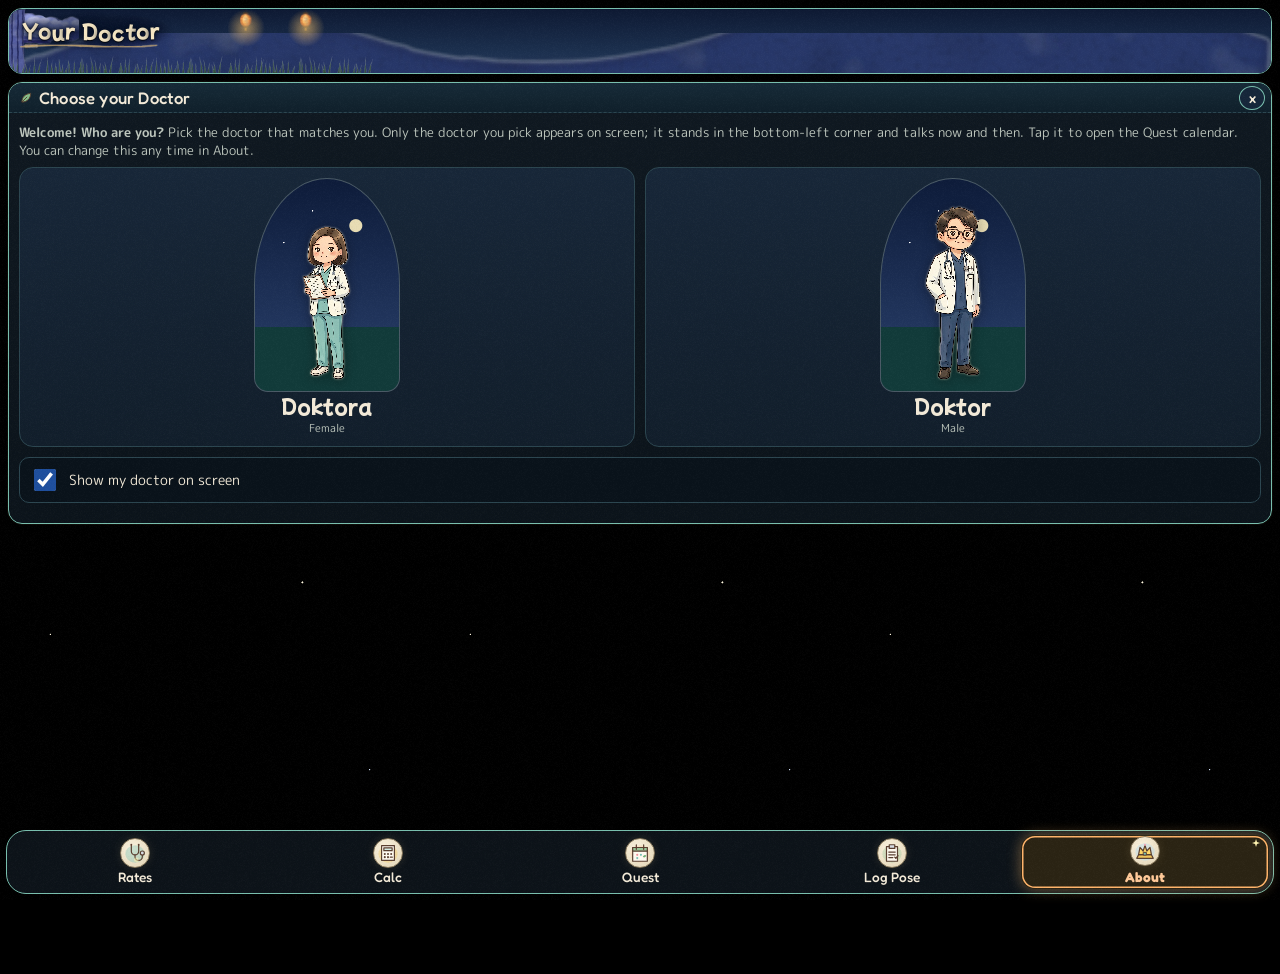
==== index.html @ cb9e257b "Deploy PHILHEALTH KING PWA 2026-10-09 08:09" ====
<!DOCTYPE html>
<html lang="en" style="background:#000" data-theme="dark">
<head>
<meta charset="utf-8">
<meta name="viewport" content="width=device-width, initial-scale=1, viewport-fit=cover">
<meta name="theme-color" content="#000000">
<meta name="apple-mobile-web-app-capable" content="yes">
<meta name="mobile-web-app-capable" content="yes">
<meta name="apple-mobile-web-app-status-bar-style" content="black">
<meta name="apple-mobile-web-app-title" content="PHILHEALTH KING">
<meta name="application-name" content="PHILHEALTH KING">
<meta name="format-detection" content="telephone=no">
<link rel="manifest" href="manifest.webmanifest">
<link rel="apple-touch-icon" sizes="180x180" href="icons/apple-touch-icon.png">
<link rel="icon" type="image/png" sizes="32x32" href="icons/favicon-32.png">
<link rel="preload" href="fonts/Fredoka-VF.latin.woff2" as="font" type="font/woff2" crossorigin>
<link rel="preload" href="fonts/MPLUSRounded1c-Regular.latin.woff2" as="font" type="font/woff2" crossorigin>
<link rel="preload" href="fonts/MochiyPopOne-Regular.latin.woff2" as="font" type="font/woff2" crossorigin>

<meta name="color-scheme" content="dark">
<title>PHILHEALTH KING</title>
<link rel="stylesheet" href="style.css">
<link rel="stylesheet" href="theme.css">
<link rel="stylesheet" href="pwa.css">
<link rel="stylesheet" href="motion.css">
<link rel="stylesheet" href="ghibli.css">
<link rel="stylesheet" href="scene.css">
<link rel="stylesheet" href="crew2.css">
<link rel="stylesheet" href="fonts.css">
<link rel="stylesheet" href="perf.css">
<script>try{var t=localStorage.getItem("pk_theme");if(t)document.documentElement.setAttribute("data-theme",t)}catch(e){}</script>
</head>
<body>
<div id="app">
  <!-- HOME -->
  <section id="home" class="view active">
    <div class="topdock">
      <div class="win hdr">
        <div class="tb"><span class="tb-t">Case Rates</span><span class="tb-btns"><button class="tbx thm" id="themeBtn" aria-label="Toggle light/dark">&#9790;</button></span></div>
        <div class="hdr-body"><span class="logo-slot" data-ico="strawhat"></span><span class="hdr-txt"><span class="hdr-name pk-title">PHILHEALTH KING</span><span class="byline">EYE &amp; ENT case rates · by Dr. Juan Carlo Navarrete</span></span><button class="crewbtn" id="crewBtn" aria-label="Choose doctor"><span class="crewface"></span><span>Doctor</span></button></div>
      </div>
      <div id="catmenu" class="catmenu" role="tablist"></div>
      <div class="searchrow">
        <input id="q" type="search" placeholder="Search any part: nas, h669, tonsil…" autocomplete="off" autocapitalize="off" spellcheck="false">
        <button id="scope" class="rbtn sm" title="Search scope">All</button>
        <button id="clearQ" class="rbtn sm" aria-label="Clear search">Clear</button>
      </div>
      <div id="chips" class="tabsrow" role="tablist"></div>
    </div>
    <div class="win inv">
      <div class="tb"><span class="tb-t" id="count">Inventory</span><span class="tb-btns" aria-hidden="true"><i>_</i></span></div>
      <ul id="list" class="list"></ul>
    </div>
  </section>

  <!-- DETAIL (item description popup) -->
  <section id="detail" class="view">
    <div class="win popup">
      <div class="tb"><span class="tb-t" id="dTitle">Item</span><span class="tb-btns"><button class="tbx" data-back aria-label="Close">x</button></span></div>
      <div id="dBody" class="wbody"></div>
    </div>
  </section>

  <!-- CALCULATOR (trade window) -->
  <section id="calc" class="view">
    <div class="win">
      <div class="tb"><span class="tb-t">Claim Calculator</span><span class="tb-btns" aria-hidden="true"><i>_</i><i>x</i></span></div>
      <div id="calcBody" class="wbody"></div>
    </div>
  </section>

  <!-- LOG POSE (PF log with location) -->
  <section id="log" class="view">
    <div id="logBody"></div>
  </section>

  <!-- CREW PICKER -->
  <!-- QUEST (procedure calendar) -->
  <section id="quest" class="view">
    <div id="questBody"></div>
  </section>
  <section id="locked" class="view"></section>
  <section id="places" class="view"><div id="placesBody"></div></section>
  <section id="crew" class="view">
    <div class="win">
      <div class="tb"><span class="tb-t">Choose your Doctor</span><span class="tb-btns"><button class="tbx" data-back aria-label="Close">x</button></span></div>
      <div id="crewBody" class="wbody"></div>
    </div>
  </section>

  <!-- RULES (NPC dialogue) -->
  <section id="rules" class="view">
    <div id="rulesBody"></div>
  </section>

  <!-- ABOUT (basic info window) -->
  <section id="about" class="view">
    <div class="win">
      <div class="tb"><span class="tb-t">About this Ward</span><span class="tb-btns" aria-hidden="true"><i>_</i><i>x</i></span></div>
      <div id="aboutBody" class="wbody"></div>
    </div>
  </section>
  <section id="welcome" class="view"><div id="welcomeBody"></div></section>
</div>
<nav id="tabs" class="menubar">
  <a href="#/" data-tab="home"><span class="slot" data-ico="jolly"></span><span class="ml">Rates</span></a>
  <a href="#/calc" data-tab="calc"><span class="slot" data-ico="coins"></span><span class="ml">Calc</span></a>
  <a href="#/quest" data-tab="quest"><span class="slot" data-ico="qmap"></span><span class="ml">Quest</span></a>
  <a href="#/log" data-tab="log"><span class="slot" data-ico="logpose"></span><span class="ml">Log Pose</span></a>
  <a href="#/about" data-tab="about"><span class="slot" data-ico="strawhat"></span><span class="ml">About</span></a>
</nav>
<div id="toast" class="toast"></div>
<script>window.APP_VERSION="2.1.2";</script>
<script src="config.js"></script>
<script src="migrate.js"></script>
<script src="icons.js"></script>
<script src="ghibli-icons.js"></script>
<script src="store.js"></script>
<script src="lock.js"></script>
<script src="app.js"></script>
<script src="quest.js"></script>
<script src="log.js"></script>
<script src="places.js"></script>
<script src="crew-art.js"></script>
<script src="paint.js"></script>
<script src="crew.js"></script>
<script src="pwa.js"></script>
<script src="perf.js"></script>
<script src="motion.js"></script>
<script src="ghibli.js"></script>
<script src="scene-baked.js"></script>
<script src="scene.js"></script>
<script src="sync.js"></script>
<script src="widget.js"></script>
</body>
</html>
---- style.css ----
/* RO-inspired "classic game window" theme; UI font now set in fonts.css (v2.1.0) (original CSS; no third-party game assets).
   Page stays true black; windows are pale panels. Contrast checked by tools/contrast.py */
:root{
  --bg:#000;
  --win:#f4f6fb; --win2:#eef2fa; --row-alt:#e8edf7; --line:#8793ad; --line-d:#4d5a78; --line-l:#ffffff;
  --ink:#1b2238; --mut:#465070; --id:#1f4f9e; --zeny:#6e4a00; --teal:#00695c; --bad:#a3201a;
  --tb1:#dcefff; --tb2:#8ab8ec; --tb-ink:#0c1a3a;
  --tab:#c9d3e6; --tab-ink:#1b2238;
  --warn-bg:#fff1d6; --warn-ink:#6b3a00; --warn-line:#c98a2c;
  --px:"Fredoka UI",cursive;
  color-scheme:dark;
}
*{box-sizing:border-box;-webkit-tap-highlight-color:transparent}
html,body{margin:0;padding:0;background:var(--bg);color:var(--ink);font-family:Roboto,system-ui,-apple-system,"Segoe UI",sans-serif;font-size:15px}
body{padding-bottom:74px}
.view{display:none;min-height:100vh;background:var(--bg);padding:8px 8px 12px}
.view.active{display:block}
.pix{display:block;image-rendering:pixelated}

/* ---------- window chrome ---------- */
.win{background:linear-gradient(var(--win),var(--win2));border:1px solid var(--line-d);border-radius:5px;box-shadow:inset 1px 1px 0 var(--line-l),inset -1px -1px 0 #c3cbe0,0 2px 0 rgba(255,255,255,.06);margin-bottom:10px;overflow:hidden}
.tb{display:flex;align-items:center;gap:6px;height:24px;padding:0 4px 0 8px;background:linear-gradient(180deg,var(--tb1) 0%,#b9d9fb 45%,var(--tb2) 100%);border-bottom:1px solid var(--line-d);color:var(--tb-ink)}
.tb-t{flex:1;font-family:var(--px);font-size:18px;font-weight:400;letter-spacing:.3px;white-space:nowrap;overflow:hidden;text-overflow:ellipsis;text-shadow:0 1px 0 rgba(255,255,255,.6)}
.tb-btns{display:flex;gap:3px}
.tb-btns i,.tbx{display:inline-flex;align-items:center;justify-content:center;width:16px;height:16px;font-style:normal;font-family:var(--px);font-size:16px;line-height:1;color:var(--tb-ink);background:linear-gradient(#ffffff,#c9d6ea);border:1px solid var(--line-d);border-radius:2px;padding:0}
.tbx{width:22px;height:18px;font-size:13px;cursor:pointer}
.tbx:active{background:linear-gradient(#c9d6ea,#ffffff)}
.wbody{padding:10px}

/* ---------- buttons ---------- */
.rbtn{font-family:var(--px);font-size:18px;font-weight:400;color:var(--ink);background:linear-gradient(#ffffff 0%,#e3e9f4 50%,#cdd6e7 100%);border:1px solid var(--line-d);border-radius:3px;padding:5px 12px;min-height:30px;box-shadow:inset 1px 1px 0 #fff,inset -1px -1px 0 #aab5cc;cursor:pointer;white-space:nowrap}
.rbtn:active,.rbtn.on{background:linear-gradient(#cdd6e7,#e3e9f4 60%,#f4f7fc);box-shadow:inset 1px 1px 2px rgba(20,30,60,.45);padding:6px 11px 4px 13px}
.rbtn.sm{font-size:13px;padding:4px 9px;min-height:28px}
.rbtn[disabled]{color:#555d70;border-style:dashed;background:#e3e7ef;box-shadow:none;cursor:default}
.btnrow{display:flex;gap:6px;flex-wrap:wrap;justify-content:flex-end;margin-top:10px}
.btnrow.left{justify-content:flex-start}

/* ---------- home ---------- */
.topdock{position:sticky;top:0;z-index:6;background:var(--bg);padding-top:0;margin:-8px -8px 0;padding:8px 8px 0}
.hdr{margin-bottom:6px}
.hdr-body{padding:4px 10px 5px}
.byline{font-size:13px;color:var(--mut);font-style:italic}
.searchrow{display:flex;gap:6px;align-items:center;margin-bottom:6px}
#q{flex:1;min-width:0;font-size:15px;color:var(--ink);background:#fff;border:1px solid var(--line-d);border-radius:3px;padding:8px 10px;box-shadow:inset 1px 1px 2px rgba(20,30,60,.25);outline:none}
#q::placeholder{color:#5d6680}
#q:focus{border-color:#1f4f9e;box-shadow:inset 1px 1px 2px rgba(20,30,60,.25),0 0 0 2px #7fb0ea}
#q::-webkit-search-cancel-button{display:none}
#clearQ{display:none}
.tabsrow{display:flex;gap:2px;overflow-x:auto;padding:0 2px;scrollbar-width:none;border-bottom:1px solid var(--line-d)}
.tabsrow::-webkit-scrollbar{display:none}
.tab{flex:0 0 auto;font-family:var(--px);font-size:17px;color:var(--tab-ink);background:linear-gradient(#dfe6f3,var(--tab));border:1px solid var(--line-d);border-bottom:0;border-radius:5px 5px 0 0;padding:6px 10px 5px;cursor:pointer;white-space:nowrap;margin-top:3px}
.tab.on{background:var(--win);margin-top:0;padding-bottom:8px;font-weight:700;position:relative;top:1px}
.inv{margin-top:8px}
.list{list-style:none;margin:0;padding:0}
.row{display:flex;gap:9px;align-items:flex-start;padding:7px 8px;border-bottom:1px solid #d3dae8;cursor:pointer;background:transparent}
.row:nth-child(even){background:rgba(200,212,235,.28)}
.row:active{background:#cfe2fb}
.slot{flex:0 0 auto;width:32px;height:32px;display:flex;align-items:center;justify-content:center;background:linear-gradient(#ffffff,#dde4f1);border:1px solid var(--line);border-radius:3px;box-shadow:inset 1px 1px 0 #fff,inset -1px -1px 0 #b8c2d8}
.row .mid{flex:1;min-width:0}
.row .idl{font-family:var(--px);font-size:17px;color:var(--id);font-weight:400}
.row .desc{font-size:13.5px;line-height:1.3;color:var(--ink);margin-top:1px}
.row .sub{font-size:12.5px;color:var(--mut);margin-top:2px}
.row .amts{text-align:right;flex:0 0 auto}
.row .amt{font-family:var(--px);font-size:19px;font-weight:400;color:var(--zeny);white-space:nowrap}
.row .amt2{font-size:12.5px;color:var(--mut);white-space:nowrap;margin-top:2px}
.bl{display:inline-block;font-family:var(--px);font-size:15.5px;line-height:1;padding:2px 4px;border:1px solid var(--warn-line);color:var(--warn-ink);background:var(--warn-bg);border-radius:2px;margin-left:4px;vertical-align:1px}
.ok2{border-color:#3d8f84;color:var(--teal);background:#e1f4f1}
.fav{color:#8a6400}
.empty{padding:26px 16px;text-align:center;color:var(--mut)}

/* ---------- detail popup ---------- */
.popup{margin-top:4px}
.ihead{display:flex;gap:10px;align-items:flex-start}
.ihead .slot{width:44px;height:44px}
.iname{font-size:15px;line-height:1.35;font-weight:600;color:var(--ink)}
.iid{font-family:var(--px);font-size:18px;color:var(--id);margin-bottom:2px}
.stats{margin-top:10px;border:1px solid var(--line);border-radius:3px;background:#fff;padding:4px 8px}
.st{display:flex;gap:6px;padding:5px 0;border-bottom:1px dotted #b5bfd4;font-size:14px;line-height:1.35}
.st:last-child{border-bottom:0}
.st .k{font-family:var(--px);font-size:18px;line-height:1.1;flex:0 0 118px;color:var(--mut)}
.st .c{color:var(--mut)}
.st .v{flex:1;color:var(--ink);font-weight:600;word-break:break-word}
.st .v.z{font-family:var(--px);color:var(--zeny);font-size:19px}
.st .v.bad{color:var(--bad)}
.st.sub .k{padding-left:12px}
.note{margin-top:10px;font-size:13.5px;line-height:1.4;color:var(--ink)}
.warnbox{background:var(--warn-bg);border:1px solid var(--warn-line);border-radius:3px;padding:8px 10px;font-size:13.5px;line-height:1.4;color:var(--warn-ink);margin-top:10px}
.warnbox b{font-family:var(--px);font-weight:400;font-size:17px}
.disc{font-size:13px;color:var(--mut);line-height:1.4;margin:10px 0 0}

/* ---------- calculator / trade ---------- */
.deal{display:flex;flex-direction:column;gap:8px}
.dslot{border:1px solid var(--line);background:#fff;border-radius:3px;padding:8px}
.dslot h3{margin:0 0 6px;font-family:var(--px);font-size:18px;font-weight:400;color:var(--id)}
.sel{display:flex;gap:9px;align-items:flex-start}
.sel .t{flex:1;font-size:13.5px;line-height:1.35}
.sel .t b{font-family:var(--px);color:var(--id);font-weight:400}
.sel .z{font-family:var(--px);color:var(--zeny);font-size:18px;margin-top:3px}
.picker input{width:100%;font-size:15px;color:var(--ink);background:#fff;border:1px solid var(--line-d);border-radius:3px;padding:8px 10px;box-shadow:inset 1px 1px 2px rgba(20,30,60,.25);outline:none}
.picker input::placeholder{color:#5d6680}
.dd{list-style:none;margin:4px 0 0;padding:0;max-height:250px;overflow-y:auto;border:1px solid var(--line);border-radius:3px;background:var(--win)}
.dd li{display:flex;gap:7px;align-items:center;padding:6px 7px;border-bottom:1px solid #d3dae8;font-size:13px;cursor:pointer}
.dd li:active{background:#cfe2fb}
.dd li .slot{width:26px;height:26px}
.dd li b{font-family:var(--px);color:var(--id);font-weight:400}
.dd li .r{margin-left:auto;white-space:nowrap;font-family:var(--px);color:var(--zeny)}
.hint{font-size:13px;color:var(--mut);line-height:1.4;margin:6px 0 0}
.totals{border:1px solid var(--line-d);border-radius:3px;background:#fffdf5;padding:6px 8px}
.tbl{width:100%;border-collapse:collapse;font-size:13.5px}
.tbl th,.tbl td{padding:5px 3px;text-align:right;border-bottom:1px dotted #b5bfd4;white-space:nowrap}
.tbl th:first-child,.tbl td:first-child{text-align:left}
.tbl th{font-family:var(--px);font-size:17px;color:var(--mut);font-weight:400}
.tbl td{font-family:var(--px);font-size:18px}
.tbl tr.tot td{color:var(--zeny);font-weight:700;border-top:2px solid var(--line-d);border-bottom:0;font-size:15px}
.tbl td.nosec{font-family:inherit;font-size:13px;color:var(--mut);text-align:left}

/* ---------- NPC dialogue ---------- */
.npc{position:relative;margin-top:26px;background:linear-gradient(var(--win),var(--win2));border:1px solid var(--line-d);border-radius:6px;box-shadow:inset 1px 1px 0 #fff,inset -1px -1px 0 #c3cbe0;padding:14px 12px 10px}
.npc .ntag{position:absolute;top:-14px;left:10px;display:flex;align-items:center;gap:6px;font-family:var(--px);font-size:18px;font-weight:400;color:var(--tb-ink);background:linear-gradient(var(--tb1),var(--tb2));border:1px solid var(--line-d);border-radius:3px;padding:3px 8px}
.npc .ntag .pix{width:16px;height:16px}
.npc .ntxt{min-height:260px;font-size:14.5px;line-height:1.5;color:var(--ink)}
.npc .ntxt .h{font-family:var(--px);font-size:19px;font-weight:400;color:var(--id);margin-bottom:6px}
.q{border-left:3px solid #7fa6de;padding:3px 0 3px 9px;margin:8px 0;font-style:italic}
.src{display:block;font-style:normal;font-size:12.5px;color:var(--mut);margin-top:3px}
.nfoot{display:flex;align-items:center;gap:6px;margin-top:10px}
.nfoot .pg{flex:1;font-family:var(--px);font-size:17px;color:var(--mut)}
.caret{display:inline-block;animation:blink 1s steps(2) infinite;color:var(--id);font-family:var(--px)}
@keyframes blink{50%{opacity:0}}

/* ---------- about / basic info ---------- */
.binfo{display:flex;gap:10px;align-items:center}
.binfo .portrait{width:64px;height:64px;flex:0 0 auto;display:flex;align-items:center;justify-content:center;background:linear-gradient(#ffffff,#d6e2f4);border:1px solid var(--line-d);border-radius:3px}
.binfo .portrait .pix{width:48px;height:48px}
.dev{font-family:var(--px);font-size:21px;font-weight:400;color:var(--id);line-height:1.25}
.devsub{font-size:13px;color:var(--mut);margin-top:2px}
.grid{margin-top:10px;border:1px solid var(--line);border-radius:3px;background:#fff}
.grid .st{padding:6px 8px}
.sec{font-family:var(--px);font-size:18px;font-weight:400;color:var(--id);margin:12px 0 4px}
a.lnk{color:var(--id);font-weight:700}

/* ---------- menu bar ---------- */
.menubar{position:fixed;left:6px;right:6px;bottom:6px;height:60px;display:flex;gap:4px;padding:4px;background:linear-gradient(var(--win),#dfe6f3);border:1px solid var(--line-d);border-radius:5px;box-shadow:inset 1px 1px 0 #fff;z-index:10;margin-bottom:env(safe-area-inset-bottom)}
.menubar a{flex:1;display:flex;flex-direction:column;align-items:center;justify-content:center;gap:2px;text-decoration:none;color:var(--ink);border-radius:3px;border:1px solid transparent}
.menubar a .slot{width:30px;height:30px}
.menubar a .ml{font-family:var(--px);font-size:17px;line-height:1}
.menubar a.on{background:#cfe2fb;border-color:var(--line)}
.menubar a.on .ml{font-weight:700;color:var(--id)}

/* ---------- feedback ---------- */
.toast{position:fixed;left:50%;bottom:80px;transform:translateX(-50%);font-family:var(--px);font-size:18px;background:linear-gradient(var(--win),var(--win2));color:var(--ink);border:1px solid var(--line-d);border-radius:4px;padding:7px 14px;box-shadow:0 2px 0 rgba(0,0,0,.4);opacity:0;transition:opacity .15s;pointer-events:none;z-index:20}
.toast.show{opacity:1}
.spark{position:fixed;width:4px;height:4px;background:#fff6b0;box-shadow:0 0 0 1px #e0b000;pointer-events:none;z-index:30;animation:spk .45s steps(4) forwards}
@keyframes spk{to{transform:translate(var(--dx),var(--dy));opacity:0}}
@media (prefers-reduced-motion:reduce){.spark,.caret{animation:none;display:none}}

/* Amounts and codes use the clean sans (tabular digits) so 5/S, 0/O, 1/7 are never ambiguous. */
.row .idl,.row .amt,.st .v.z,.tbl td,.dd li b,.dd li .r,.sel .t b,.sel .z,.iid{font-family:Roboto,system-ui,-apple-system,"Segoe UI",sans-serif;font-variant-numeric:tabular-nums}
.row .amt{font-size:15px;font-weight:700}
.row .idl{font-size:13px;font-weight:700;letter-spacing:.2px}
.st .v.z{font-size:14.5px;font-weight:700}
.tbl td{font-size:13.5px}
.tbl tr.tot td{font-size:14.5px}

/* ---------- v1.2.0 additions ---------- */
.hdr-body{display:flex;align-items:center;gap:8px;padding:5px 10px 6px}
.logo-slot{flex:0 0 auto;width:38px;height:38px;display:flex;align-items:center;justify-content:center;background:#fff;border:1px solid var(--line);border-radius:4px;box-shadow:inset 1px 1px 0 #fff,inset -1px -1px 0 #c3cbe0}
.logo-slot img{width:32px;height:32px;object-fit:contain}
.hdr-txt{display:flex;flex-direction:column;min-width:0}
.hdr-name{font-family:var(--px);font-size:20px;color:var(--id);line-height:1}
.catmenu{display:grid;grid-template-columns:repeat(5,1fr);gap:4px;margin-bottom:6px}
.cat{display:flex;flex-direction:column;align-items:center;gap:1px;padding:4px 2px 3px;background:linear-gradient(#ffffff,#dde4f1);border:1px solid var(--line-d);border-radius:4px;box-shadow:inset 1px 1px 0 #fff,inset -1px -1px 0 #aab5cc;cursor:pointer;color:var(--ink)}
.cat .pix{width:20px;height:20px}
.cat .cl{font-family:var(--px);font-size:15px;line-height:1;white-space:nowrap}
.cat .cn{font-size:11.5px;color:var(--mut);font-variant-numeric:tabular-nums;line-height:1.1}
.cat.on{background:linear-gradient(#cfe2fb,#eaf3ff);box-shadow:inset 1px 1px 2px rgba(20,30,60,.45);border-color:#1f4f9e}
.cat.on .cl{color:var(--id)}
.kind{display:inline-block;font-size:11px;font-weight:700;line-height:1;padding:2px 4px;border-radius:2px;margin-right:4px;vertical-align:1px;border:1px solid}
.kind.RVS{color:#1f4f9e;border-color:#7fa6de;background:#eaf2ff}
.kind.ICD{color:#6a1b7a;border-color:#b98ac4;background:#f6ecf8}
.kind.PKG{color:#6e4a00;border-color:#c9a45a;background:#fff5de}
.xl{font-size:12px;color:var(--mut);margin-left:4px}
.sup{text-decoration:line-through;color:var(--mut)!important}
.pkgs{margin-top:10px;border:1px solid var(--line);border-radius:3px;background:#fff}
.pkgs .st{padding:6px 8px;cursor:pointer}
.pkgs .st .k{flex:0 0 92px;font-family:Roboto,system-ui,sans-serif;font-size:13px;font-weight:700;color:var(--id)}
.srchead{padding:6px 8px;font-size:13px;color:var(--mut);border-bottom:1px solid #d3dae8}
.selpkg{width:100%;margin-top:6px;font-size:14px;padding:7px;border:1px solid var(--line-d);border-radius:3px;background:#fff;color:var(--ink)}
@media (max-width:370px){.cat .cl{font-size:13px}.catmenu{gap:3px}}
/* v1.2.1 calculator type-ahead */
.pkrow{display:flex;gap:6px;align-items:stretch}
.pkrow input{flex:1;min-width:0;min-height:44px}
.pkrow .pkx{min-height:44px}
.dd{max-height:min(52vh,420px);-webkit-overflow-scrolling:touch}
.dd li.ddr{min-height:52px;align-items:center;padding:7px 8px}
.ddm{flex:1;min-width:0}
.ddc{font-size:13px;line-height:1.2}
.ddc b{font-size:15px}
.ddcat{font-size:11.5px;color:var(--mut)}
.ddd{font-size:12.5px;line-height:1.3;color:var(--ink);display:-webkit-box;-webkit-line-clamp:2;-webkit-box-orient:vertical;overflow:hidden}
.dda{display:flex;flex-direction:column;align-items:flex-end;gap:3px;margin-left:6px}
.dda .r{font-size:14px}
.el{display:inline-block;font-size:11px;font-weight:700;line-height:1;padding:3px 5px;border-radius:2px;border:1px solid;white-space:nowrap;font-family:Roboto,system-ui,-apple-system,sans-serif}
.el.ok{color:#0b5d1e;background:#e3f5e6;border-color:#7cbf8a}
.el.no{color:#8a1c14;background:#fdeceb;border-color:#e0a09a}
.dd li.ddh{cursor:default;font-size:12.5px;color:var(--mut);background:#eef2fa;min-height:0}
.dd li.ddh.bad{color:#8a1c14;font-weight:700;background:#fdeceb}
.dd li.blk{background:#f1f2f5;cursor:not-allowed}
.dd li.blk .ddd,.dd li.blk .ddc b{color:#465070}
.sel.blk .t{color:#465070}
.blockbox{margin-top:6px;border:1px solid #e0a09a;background:#fdeceb;color:#7a1510;border-radius:3px;padding:7px 9px;font-size:13px;line-height:1.35}
.tbx.big{min-width:36px;min-height:36px}
#swap{min-height:40px}
/* v1.2.1 Waximus mascot (original pixel art; container never takes taps) */
.wx{position:fixed;left:0;top:0;width:48px;height:64px;z-index:12;pointer-events:none;will-change:transform;transition:opacity .25s}
.wx.away{opacity:.25}
.wx.poof{animation:wxpoof .25s steps(3)}
@keyframes wxpoof{from{opacity:0}to{opacity:1}}
.wxs{position:relative;display:block;width:44px;height:68px;padding:0;margin:0;border:0;background:transparent;pointer-events:auto;cursor:pointer;-webkit-tap-highlight-color:transparent;transform-origin:50% 100%}
.wxi{position:absolute;inset:0;background:center bottom/auto 100% no-repeat;filter:drop-shadow(0 1px 0 rgba(0,0,0,.35));pointer-events:none}
.wx.flip .wxi{transform:scaleX(-1)}
/* v1.3.1 poses from one image: idle breathing bob, walk step bob + tilt, sit squash (legs hang over the title bar) */
.wx[data-pose=idle] .wxs{animation:wxbreath 2.6s ease-in-out infinite}
.wx[data-pose=walk] .wxs{animation:wxstep .5s linear infinite}
.wx[data-pose=sit] .wxs{transform-origin:50% 62%;transform:scale(1.03,.94)}
@keyframes wxbreath{0%,100%{transform:translateY(0) scale(1,1)}50%{transform:translateY(-1px) scale(1.012,.985)}}
@keyframes wxstep{0%,100%{transform:translateY(0) rotate(-3deg)}25%,75%{transform:translateY(-3px) rotate(0)}50%{transform:translateY(0) rotate(3deg)}}
.wxs:focus-visible{outline:2px dashed #7fb0ea;outline-offset:2px}
.wx.hop .wxs{animation:wxhop .45s steps(5)}
@keyframes wxhop{0%{translate:0 0}40%{translate:0 -14px}70%{translate:0 -4px}100%{translate:0 0}}
.wxb{position:fixed;display:none;z-index:13;font-size:14px;box-shadow:0 2px 0 rgba(0,0,0,.45)}
.wxb .wxt{padding:8px 10px;color:var(--ink);line-height:1.35;background:linear-gradient(var(--win),var(--win2))}
.wxb .tb-t{font-size:16px}
.mset{display:flex;align-items:center;gap:10px;margin:10px 0;padding:8px 10px;border:1px solid var(--line);border-radius:3px;background:#fff;min-height:44px;font-size:14px;color:var(--ink);cursor:pointer}
.mset input{width:22px;height:22px;accent-color:#1f4f9e}
@media (prefers-reduced-motion: reduce){.wx.hop .wxs,.wx.poof,.wx[data-pose] .wxs{animation:none}}
.blockbox b{font-family:var(--px);font-weight:400;font-size:16px}
/* v1.2.2 favorites: star toggles everywhere (48px-ish touch targets), all-sections Fav view */
.star{display:inline-flex;align-items:center;justify-content:center;width:40px;height:36px;padding:0;border:1px solid transparent;border-radius:3px;background:transparent;color:#5d6680;font-size:22px;line-height:1;cursor:pointer;font-family:system-ui,sans-serif;-webkit-tap-highlight-color:transparent}
.star.on{color:#8a5a00}
.star:active{background:#cfe2fb;border-color:var(--line)}
.star:focus-visible{outline:2px dashed #1f4f9e}
.row .amts .rstar{margin:2px -6px -6px auto;display:flex}
.dd li .ddstar{flex:0 0 auto;width:36px;height:40px;margin:-4px 0}
.sel .selstar{flex:0 0 auto;margin-top:-4px}
.favgrp{list-style:none;padding:6px 10px;font-family:var(--px);font-size:17px;color:var(--id);background:#e3e9f5;border-bottom:1px solid var(--line)}
.favempty{line-height:1.5;padding:18px 14px!important}
/* ---------- v1.3.0 Profile tab (original CSS pixel effects; RO-inspired windows, no game assets) ---------- */
.wx{width:auto;height:auto}
.menubar a .ml{font-size:16px}
@media (max-width:370px){.menubar a .ml{font-size:14px}.menubar{gap:2px}}
.ptabs{margin:6px 6px 0}
.pbody{padding:10px 8px}
.charset{display:grid;gap:6px;margin:0 0 10px;padding:8px;border:1px solid var(--line);background:#fff;border-radius:3px}
.about-char{margin-top:8px}
.csrow{display:flex;align-items:center;gap:8px}
.csl{flex:0 0 74px;font-family:var(--px);font-size:17px;color:var(--mut)}
.seg{display:flex;flex:1;min-width:0}
.segb{flex:1;min-height:40px;font-family:var(--px);font-size:17px;border:1px solid var(--line-d);background:linear-gradient(#fff,#dde4f1);color:var(--ink);padding:2px 6px;cursor:pointer}
.segb+.segb{border-left:0}
.segb:first-child{border-radius:3px 0 0 3px}.segb:last-child{border-radius:0 3px 3px 0}
.segb.on{background:#cfe2fb;color:#0c2f6e;font-weight:700;box-shadow:inset 1px 1px 2px rgba(20,30,60,.4)}
.segb[disabled]{color:#555d70;background:#e3e7ef;border-style:dashed;cursor:not-allowed}
.pcname{flex:1;min-width:0;min-height:40px;font-size:15px;padding:6px 8px;border:1px solid var(--line-d);border-radius:3px;color:var(--ink);background:#fff}
/* procedures */
.psum{display:flex;justify-content:space-between;gap:8px;font-size:14px;color:var(--ink);padding:2px 2px 6px;border-bottom:1px dotted #b5bfd4}
.zz{color:var(--zeny);font-weight:700;font-variant-numeric:tabular-nums;white-space:nowrap}
.pform,.pbackup{margin-top:8px}
.pform .sel{margin-bottom:8px}
.pfrow{display:flex;align-items:center;gap:8px;margin:8px 0;flex-wrap:wrap}
.pfrow.col{flex-direction:column;align-items:stretch;gap:4px}
.pfrow label,.pfrow .lbl{flex:0 0 86px;font-family:var(--px);font-size:17px;color:var(--mut)}
.pfrow input[type=date],.pfrow input[type=text]{flex:1;min-height:42px;font-size:15px;padding:6px 8px;border:1px solid var(--line-d);border-radius:3px;background:#fff;color:var(--ink)}
.pfv{font-size:18px;color:var(--zeny);font-variant-numeric:tabular-nums}
.pfs{font-size:12.5px;color:var(--mut)}
.phi{color:#6b3a00;background:var(--warn-bg);border:1px solid var(--warn-line);border-radius:3px;padding:5px 7px}
.ddcat.bad2{color:#8a1c14;font-weight:700}
.plist{list-style:none;margin:10px 0 0;padding:0;border:1px solid var(--line);border-radius:3px;background:#fff}
.pmon,.ptot{display:flex;justify-content:space-between;padding:6px 8px;font-family:var(--px);font-size:17px;color:var(--id);background:#e3e9f5;border-bottom:1px solid var(--line)}
.ptot{border-top:2px solid var(--line-d);border-bottom:0;background:#fffdf5;color:var(--ink)}
.prow{display:flex;gap:8px;align-items:flex-start;padding:7px 8px;border-bottom:1px solid #d3dae8}
.pd{flex:0 0 34px;text-align:center;font-size:18px;font-weight:700;color:var(--ink);line-height:1}
.pd small{display:block;font-size:11px;font-weight:400;color:var(--mut)}
.pm{flex:1;min-width:0}
.pc{font-size:14px;color:var(--id)}
.pds{font-size:12.5px;line-height:1.3;color:var(--ink)}
.pn{font-size:12.5px;color:var(--mut);font-style:italic;margin-top:2px}
.pas{display:inline-block;font-size:11px;font-weight:700;padding:1px 4px;border-radius:2px;border:1px solid #7fa6de;color:#1f4f9e;background:#eaf2ff}
.pas.as2{border-color:#3d8f84;color:#00695c;background:#e1f4f1}
.pa{display:flex;flex-direction:column;align-items:flex-end;gap:4px}
.pbtns{display:flex;gap:4px}
.pbtns .rbtn.sm{min-height:34px;min-width:44px}
.rbtn.pdel{color:#8a1c14}
.pmodal{position:fixed;inset:0;z-index:40;background:rgba(0,0,0,.55);display:flex;align-items:center;justify-content:center;padding:16px}
.pmodal .win{width:min(360px,100%);margin:0}
.pmodal p{margin:0;font-size:14.5px;line-height:1.45;color:var(--ink)}
/* status */
.stwin{border:1px solid var(--line-d);border-radius:4px;background:linear-gradient(#fbfcff,#eef2fa);padding:8px}
.sthead{display:flex;gap:10px;align-items:center;padding-bottom:8px;border-bottom:1px dotted #b5bfd4}
.stportrait{flex:0 0 auto;width:72px;height:92px;overflow:hidden;display:flex;justify-content:center;background:linear-gradient(#ffffff,#d6e2f4);border:1px solid var(--line-d);border-radius:3px}
.stportrait .eqfig{margin-top:2px}
.stname{font-family:var(--px);font-size:24px;color:var(--id);line-height:1}
.stjob,.strf{font-size:14px;color:var(--ink);margin-top:3px}
.stsm{font-size:12px;color:var(--mut)}
.rfv{color:#1f4f9e;font-size:17px}
.stgrid{display:grid;grid-template-columns:1fr 1fr;gap:4px;margin-top:8px}
.stc{display:flex;flex-direction:column;padding:5px 7px;background:#fff;border:1px solid var(--line);border-radius:3px}
.stc .k,.sbox .k{font-family:var(--px);font-size:16px;color:var(--mut);line-height:1.1}
.stc .v{font-size:15px;font-weight:700;color:var(--ink);font-variant-numeric:tabular-nums}
.stats2{display:grid;grid-template-columns:repeat(4,1fr);gap:4px;margin-top:6px}
.sbox{display:flex;justify-content:space-between;align-items:center;padding:5px 7px;background:#fff;border:1px solid var(--line);border-radius:3px}
.sbox .v{font-weight:700;color:var(--ink)}
.rfbar{margin-top:8px}
.rfl{display:flex;justify-content:space-between;font-family:var(--px);font-size:17px;color:var(--ink)}
.bar{height:14px;border:1px solid var(--line-d);border-radius:2px;background:#dfe5f0;box-shadow:inset 1px 1px 2px rgba(20,30,60,.3);overflow:hidden}
.bar i{display:block;height:100%;background:linear-gradient(#9fe08a,#3f9e4a);box-shadow:inset 0 1px 0 rgba(255,255,255,.6)}
.rfn{font-size:13px;color:var(--ink);margin-top:3px}
/* equipment window */
.eqwin{display:grid;grid-template-columns:1fr auto 1fr;gap:5px;align-items:start;padding:6px;border:1px solid var(--line-d);border-radius:4px;background:linear-gradient(#fbfcff,#e9eef8)}
.eqcol{position:relative;z-index:2;display:flex;flex-direction:column;gap:5px;min-width:0}
.eqslot{position:relative;display:flex;gap:5px;align-items:center;text-align:left;min-height:56px;padding:4px;background:linear-gradient(#fff,#e9eef8);border:1px solid var(--line);border-radius:3px;font:inherit;color:var(--ink);cursor:pointer;box-shadow:inset 1px 1px 0 #fff}
.eqslot.on{border-color:#1f4f9e;background:#eaf3ff}
.eqt{display:flex;flex-direction:column;min-width:0}
.eqn{font-size:12.5px;line-height:1.15;font-weight:600;word-break:break-word}
.eqs{font-size:11px;color:var(--mut);margin-top:1px}
.rf{color:#1f4f9e;font-weight:700}
.iico{position:relative;flex:0 0 auto;display:inline-block;width:30px;height:30px;background:url("img/items.png") 0 0/1100% 100% no-repeat;image-rendering:pixelated;image-rendering:crisp-edges;border-radius:2px}
.iico.big{width:48px;height:48px;background-color:#fff;border:1px solid var(--line)}
.eqmid{display:flex;flex-direction:column;align-items:center;padding-top:4px}
.eqname{font-family:var(--px);font-size:20px;color:var(--id);margin-top:2px}
.eqjob{font-size:12px;color:var(--mut)}
.eqfig{position:relative}
.eqspr{position:relative;z-index:1;background:center bottom/contain no-repeat;transform-origin:50% 100%;animation:wxbreath 2.6s ease-in-out infinite}
.eqfig .aura{display:none;position:absolute;left:-14%;right:-14%;top:12%;bottom:-2%;border-radius:50%;pointer-events:none}
.eqfig .pp{display:none;position:absolute;bottom:6%;width:4px;height:4px;background:#e9d4ff;box-shadow:0 0 0 1px #9b5cff;z-index:2;animation:rise 2.2s steps(8) infinite;pointer-events:none}
@keyframes rise{0%{transform:translateY(0);opacity:0}15%{opacity:1}100%{transform:translateY(-120px);opacity:0}}
.eqdesc{margin-top:8px}
.eqdb{display:flex;gap:10px;padding:10px;font-size:14px;line-height:1.4;color:var(--ink)}
.eqdb p{margin:4px 0 0}
.eqdn{font-size:16px;font-weight:700}
.eqds{font-size:12.5px;color:var(--mut)}
.hint0{color:var(--mut)}
/* refine tier effects: +4 sparkle, +7 glow + light aura, +9 strong coloured glow + rising particles, +10 radiant rainbow/gold + shimmer */
.ge4 .eqslot::after{content:"";position:absolute;left:5px;top:5px;width:3px;height:3px;background:#fff;box-shadow:20px 18px 0 0 #fff6b0,0 0 0 1px #e0b000;opacity:0;animation:twk 1.8s steps(5) infinite;pointer-events:none}
.ge4 .eqcol .eqslot:nth-child(2n)::after{animation-delay:.6s}.ge4 .eqcol .eqslot:nth-child(3n)::after{animation-delay:1.1s}
@keyframes twk{0%,55%{opacity:0}65%{opacity:1}80%{opacity:.5}100%{opacity:0}}
.ge7 .iico{filter:drop-shadow(0 0 2px #5fb8ff)}
.ge7 .eqfig .aura{display:block;background:radial-gradient(closest-side,rgba(130,195,255,.6),rgba(130,195,255,0))}
.ge9 .iico{filter:drop-shadow(0 0 2px #fff) drop-shadow(0 0 3px #a061ff)}
.ge9 .eqfig .aura{background:radial-gradient(closest-side,rgba(175,110,255,.7),rgba(90,160,255,.3) 65%,rgba(90,160,255,0))}
.ge9 .eqfig .pp{display:block}
.ge10 .eqslot{border-color:#b98a00;box-shadow:inset 0 0 0 1px #ffe37a}
.ge10 .iico{filter:drop-shadow(0 0 2px #fff) drop-shadow(0 0 3px #ffb300);overflow:hidden}
.ge10 .iico::after{content:"";position:absolute;inset:0;background:linear-gradient(110deg,transparent 30%,rgba(255,255,255,.85) 45%,rgba(255,236,150,.6) 52%,transparent 65%) -60px 0/200% 100% no-repeat;animation:shim 2.4s steps(12) infinite}
@keyframes shim{0%{background-position:-60px 0}60%,100%{background-position:60px 0}}
.ge10 .eqfig .aura{background:conic-gradient(#ffd54a,#ff7ab8,#8a7dff,#46d7ff,#6af0a0,#ffd54a);filter:blur(7px);opacity:.8;animation:spin 6s steps(24) infinite}
.ge10 .eqfig .pp{background:#fff3b0;box-shadow:0 0 0 1px #e0a000}
.ge10 .eqspr{filter:drop-shadow(0 0 3px #ffd54a)}
@keyframes spin{to{transform:rotate(360deg)}}
.ge10 .rfv,.ge10 .rf{color:#7a4f00}
/* wandering mascot aura by tier */
.wx::before{content:"";display:none;position:absolute;left:-16px;right:-16px;top:26%;bottom:-8px;border-radius:50%;z-index:-1;pointer-events:none}
.wx.wxt4::before{display:block;background:radial-gradient(closest-side,rgba(255,250,200,.35),transparent)}
.wx.wxt7::before{display:block;background:radial-gradient(closest-side,rgba(130,195,255,.5),transparent)}
.wx.wxt9::before{display:block;background:radial-gradient(closest-side,rgba(175,110,255,.6),rgba(90,160,255,.25) 65%,transparent)}
.wx.wxt10::before{display:block;background:conic-gradient(#ffd54a,#ff7ab8,#8a7dff,#46d7ff,#6af0a0,#ffd54a);filter:blur(8px);opacity:.75;animation:spin 6s steps(24) infinite}
.wx.wxt10 .wxi{filter:drop-shadow(0 0 3px #ffd54a) drop-shadow(0 1px 0 rgba(0,0,0,.35))}
/* refine-success celebration */
.refup{position:fixed;inset:0;z-index:50;display:flex;align-items:center;justify-content:center;pointer-events:auto}
.rflash{position:absolute;inset:0;background:radial-gradient(circle,rgba(255,255,255,.95),rgba(255,236,150,.6) 40%,rgba(0,0,0,.45) 75%);animation:rfl 1.2s steps(6) forwards}
@keyframes rfl{0%{opacity:1}100%{opacity:.35}}
.rsp{position:absolute;left:50%;top:50%;width:6px;height:6px;background:#fff6b0;box-shadow:0 0 0 1px #e0b000;animation:rspa 1.1s steps(6) forwards;z-index:2}
@keyframes rspa{0%{transform:translate(0,0);opacity:1}100%{transform:translate(var(--dx),var(--dy));opacity:0}}
.rbox{position:relative;z-index:3;width:min(300px,86vw);margin:0;animation:rpop .5s steps(5)}
@keyframes rpop{0%{transform:scale(.6)}60%{transform:scale(1.08)}100%{transform:scale(1)}}
.rbox .wbody{display:flex;flex-direction:column;align-items:center;gap:4px;text-align:center}
.rtitle{font-family:var(--px);font-size:28px;color:#7a4f00;line-height:1}
.rsub{font-size:15px;color:var(--ink)}
.refup.still .rflash,.refup.still .rbox{animation:none}.refup.still .rsp{display:none}
/* reduced motion: static glows only; background: pause everything */
@media (prefers-reduced-motion:reduce){
  .ge4 .eqslot::after{animation:none;opacity:.9}
  .eqspr,.ge10 .eqfig .aura,.wx.wxt10::before,.ge10 .iico::after{animation:none}
  .ge10 .iico::after{display:none}
  .eqfig .pp,.ge9 .eqfig .pp{display:none}
  .rflash,.rbox{animation:none}.rsp{display:none}
}
html.paused *,html.paused *::before,html.paused *::after{animation-play-state:paused!important}
/* ---------- v1.3.2 character actions (original effects; only transform/opacity animate) ---------- */
#wxfx{position:fixed;left:0;right:0;top:0;bottom:calc(72px + env(safe-area-inset-bottom));overflow:hidden;pointer-events:none;z-index:11;contain:strict}
.fx{position:absolute;display:block;pointer-events:none;font-style:normal}
.wxsh,.eqsh{position:absolute;left:50%;border-radius:50%;background:radial-gradient(closest-side,rgba(20,24,40,.5),rgba(20,24,40,0));pointer-events:none;z-index:0}
.wxsh{bottom:-4px;width:36px;height:8px;margin-left:-18px}
.eqsh{bottom:-6px;width:90px;height:16px;margin-left:-45px}
.wx[data-pose=sit] .wxsh{opacity:0}
.wxsh.act-jump,.eqsh.act-jump{animation:sJump 1s ease-in-out}
@keyframes sJump{0%,30%{transform:scale(1);opacity:1}55%{transform:scale(.5);opacity:.45}78%{transform:scale(1.12);opacity:1}100%{transform:scale(1)}}
.wxs.act-jump,.eqspr.act-jump{animation:aJump 1s ease-in-out}
@keyframes aJump{0%{transform:none}16%{transform:scale(1.12,.84)}30%{transform:translateY(0) scale(.9,1.14)}55%{transform:translateY(calc(var(--jh) * -1)) scale(.96,1.06)}76%{transform:translateY(0) scale(1.14,.84)}90%{transform:scale(.97,1.03)}100%{transform:none}}
.wxs.act-sit,.eqspr.act-sit{animation:aSitIn .6s ease-out forwards,aSitB 2.8s ease-in-out .6s infinite}
@keyframes aSitIn{0%{transform:none}45%{transform:scale(1.12,.78)}to{transform:translateY(2px) scale(1.08,.82)}}
@keyframes aSitB{0%,100%{transform:translateY(2px) scale(1.08,.82)}50%{transform:translateY(2px) scale(1.1,.79)}}
.wxs.act-sitrm,.eqspr.act-sitrm{animation:none;transform:translateY(2px) scale(1.08,.82)}
.wxs.act-attack,.eqspr.act-attack{animation:aAtk2 1.75s ease-out}
@keyframes aAtk2{0%{transform:none}9%{transform:scale(1.1,.88)}12%{transform:translateX(calc(var(--dir) * var(--jh) * -.05)) scale(1)}19%{transform:translateX(calc(var(--dir) * var(--jh) * .18))}26%,80%{transform:translateX(calc(var(--dir) * var(--jh) * .14))}90%{transform:translateX(calc(var(--dir) * var(--jh) * .03))}100%{transform:none}}
.wxs.act-attackic,.eqspr.act-attackic{animation:aAtk 1.4s ease-in-out}
@keyframes aAtk{0%{transform:none}20%{transform:translateX(calc(var(--dir) * -3px)) rotate(calc(var(--dir) * -5deg))}36%{transform:translateX(calc(var(--dir) * 9px)) rotate(calc(var(--dir) * 9deg))}72%{transform:translateX(calc(var(--dir) * 7px)) rotate(calc(var(--dir) * 7deg))}100%{transform:none}}
.wxs.act-pose,.eqspr.act-pose{animation:aPose 2.2s ease-in-out}
@keyframes aPose{0%{transform:none}22%{transform:translateY(calc(var(--jh) * -.45)) rotateY(360deg)}32%{transform:scale(1.15) rotate(-6deg)}86%{transform:scale(1.15) rotate(-6deg)}100%{transform:none}}
.wxs.act-poserm,.eqspr.act-poserm{animation:none;transform:scale(1.1) rotate(-5deg)}
.fxdust{background:#d9cdb4;box-shadow:0 0 0 1px rgba(90,70,50,.35);animation:fxDust .45s steps(5) forwards}
@keyframes fxDust{0%{transform:translate(0,0);opacity:.95}100%{transform:translate(var(--dx),var(--dy)) scale(.4);opacity:0}}
.fxz{font-family:var(--px);color:#9fb6ff;text-shadow:1px 1px 0 #16204a,-1px -1px 0 #16204a,1px -1px 0 #16204a,-1px 1px 0 #16204a,2px 2px 0 rgba(0,0,0,.25);z-index:4;line-height:1;animation:fxZ 2.2s ease-out forwards}
@keyframes fxZ{0%{transform:translate(0,0) scale(.6);opacity:0}20%{opacity:1}100%{transform:translate(10px,-28px) scale(1.1);opacity:0}}
.fxz.still{animation:none}
.fxscope{width:0;height:0;transform:scaleX(var(--dir));z-index:3}
.fxscope>i{position:absolute;display:block}
.fxsi{background:url("img/items.png") 0 0/1100% 100% no-repeat;image-rendering:pixelated;image-rendering:crisp-edges;transform-origin:50% 90%;opacity:0;animation:fxSwing 1.4s ease-in-out forwards;filter:drop-shadow(0 0 1px #fff) drop-shadow(0 1px 1px rgba(0,0,0,.5))}
@keyframes fxSwing{0%{transform:rotate(-95deg);opacity:0}14%{transform:rotate(-95deg);opacity:1}30%{transform:rotate(-115deg)}44%{transform:rotate(50deg)}80%{transform:rotate(44deg);opacity:1}100%{transform:rotate(44deg);opacity:0}}
.fxscope.still .fxsi{animation:none;opacity:1;transform:rotate(35deg)}
.fxslash{border-radius:50%;border-top:4px solid rgba(255,255,255,.95);border-right:4px solid rgba(160,220,255,.6);border-left:4px solid transparent;border-bottom:4px solid transparent;opacity:0;transform:rotate(-70deg);animation:fxSlash 1.4s ease-out forwards}
@keyframes fxSlash{0%,30%{opacity:0;transform:rotate(-80deg)}38%{opacity:1}50%{opacity:.9;transform:rotate(40deg)}60%,100%{opacity:0;transform:rotate(55deg)}}
.fxbeam{opacity:0;transform-origin:0 50%}
.fxbeam.ent{left:calc(var(--s) * .55);top:calc(var(--s) * -.8);width:calc(var(--s) * 1.8);height:calc(var(--s) * .7);clip-path:polygon(0 42%,100% 0,100% 100%,0 58%);background:linear-gradient(90deg,rgba(255,250,215,1),rgba(255,214,110,.75) 45%,rgba(255,190,60,0));animation:fxBeamE 1.4s ease-out forwards}
@keyframes fxBeamE{0%,44%{opacity:0;transform:rotate(38deg) scaleX(.1)}54%{opacity:1;transform:rotate(38deg) scaleX(1)}80%{opacity:.85}100%{opacity:0;transform:rotate(38deg) scaleX(1.05)}}
.fxbeam.oph{left:calc(var(--s) * .3);top:calc(var(--s) * -.95);width:calc(var(--s) * .9);height:calc(var(--s) * .9);border-radius:50%;background:radial-gradient(circle,rgba(255,255,255,1) 0 12%,rgba(255,140,100,.95) 26%,rgba(210,40,40,.7) 48%,rgba(210,40,40,0) 70%);animation:fxBeamO 1.4s ease-out forwards}
@keyframes fxBeamO{0%,44%{opacity:0;transform:scale(.2)}56%{opacity:1;transform:scale(1.25)}80%{opacity:.8;transform:scale(1.1)}100%{opacity:0;transform:scale(1.6)}}
.fxdmg{font-family:var(--px);font-weight:400;color:#ffe14a;line-height:1;white-space:nowrap;transform:translateX(-50%);z-index:4;text-shadow:2px 0 0 #3a1d00,-2px 0 0 #3a1d00,0 2px 0 #3a1d00,0 -2px 0 #3a1d00,1px 1px 0 #3a1d00,-1px -1px 0 #3a1d00,1px -1px 0 #3a1d00,-1px 1px 0 #3a1d00;animation:fxDmg 1.1s ease-out forwards}
.fxdmg.oph{color:#ffd0c4}
.fxdmg.crit{color:#ffe14a}
@keyframes fxDmg{0%{transform:translate(-50%,6px) scale(.6);opacity:0}15%{transform:translate(-50%,0) scale(1.25);opacity:1}30%{transform:translate(-50%,-4px) scale(1)}100%{transform:translate(-50%,-34px);opacity:0}}
.fxdmg.still{animation:none}
.fxring{border-radius:50%;border:2px solid #ffe37a;box-shadow:0 0 6px #ffd54a,inset 0 0 6px #ffd54a;opacity:0;animation:fxRing 2.2s ease-out forwards;z-index:0}
@keyframes fxRing{0%,15%{opacity:0;transform:scale(.3)}30%{opacity:1;transform:scale(1)}85%{opacity:.9;transform:scale(1.05)}100%{opacity:0;transform:scale(1.2)}}
.fxring.still{animation:none;opacity:.9}
.fxburst{border-radius:50%;background:repeating-conic-gradient(rgba(255,248,210,.9) 0 7deg,rgba(255,248,210,0) 7deg 20deg);-webkit-mask-image:radial-gradient(circle,#000 18%,rgba(0,0,0,.6) 45%,transparent 70%);mask-image:radial-gradient(circle,#000 18%,rgba(0,0,0,.6) 45%,transparent 70%);opacity:0;animation:fxBurst 1.7s ease-out forwards;z-index:0}
@keyframes fxBurst{0%{opacity:0;transform:scale(.2) rotate(0)}18%{opacity:1;transform:scale(1) rotate(20deg)}70%{opacity:.7;transform:scale(1.05) rotate(45deg)}100%{opacity:0;transform:scale(1.1) rotate(60deg)}}
.fxaura{border-radius:50%;background:radial-gradient(closest-side,rgba(175,110,255,.75),rgba(90,160,255,.35) 60%,rgba(90,160,255,0));opacity:0;animation:fxAura 1.7s ease-out forwards;z-index:0}
.fxaura.t10{background:conic-gradient(#ffd54a,#ff7ab8,#8a7dff,#46d7ff,#6af0a0,#ffd54a);-webkit-mask-image:radial-gradient(circle,#000 30%,transparent 70%);mask-image:radial-gradient(circle,#000 30%,transparent 70%)}
@keyframes fxAura{0%{opacity:0;transform:scale(.4) rotate(0)}25%{opacity:.8;transform:scale(1) rotate(30deg)}100%{opacity:0;transform:scale(1.25) rotate(90deg)}}
.fxstar{background:#fff6b0;box-shadow:0 0 0 1px #e0a000,0 0 4px #ffe37a;transform:rotate(45deg);opacity:0;animation:fxStar 1.3s ease-out forwards;z-index:4}
.fxstar.t10:nth-child(3n){background:#ff9fd0}.fxstar.t10:nth-child(3n+1){background:#9fe6ff}
@keyframes fxStar{0%{opacity:0;transform:translate(0,0) rotate(45deg) scale(.4)}20%{opacity:1}100%{opacity:0;transform:translate(var(--dx),var(--dy)) rotate(225deg) scale(1)}}
.fxbub{left:50%;bottom:calc(100% + 8px);transform:translateX(-50%);z-index:5;white-space:nowrap;font-family:var(--px);font-size:17px;color:var(--ink);background:linear-gradient(var(--win),var(--win2));border:1px solid var(--line-d);border-radius:4px;padding:3px 8px;box-shadow:0 2px 0 rgba(0,0,0,.35)}
.eqfig .fxbub{bottom:auto;top:-6px}
.eqwin{overflow:hidden}
.eqmid{position:relative}
.eqfig{z-index:1}
.eqacts{display:grid;grid-template-columns:1fr 1fr;gap:4px;margin-top:6px;width:100%;max-width:120px}
.eqacts .rbtn.sm{min-height:36px;padding:3px 4px;font-size:15px}
@media (prefers-reduced-motion:reduce){.fx,.wxs[class*=act-],.eqspr[class*=act-],.wxsh,.eqsh{animation:none!important}.fxburst,.fxaura,.fxbeam,.fxslash,.fxstar,.fxdust{display:none}}
/* attack art frames (JC's art; native facing left, mirrored when facing right) */
.wxs,.eqspr{position:relative}
.fxatk{bottom:0;background:no-repeat 0 0/100% 100%;opacity:0;z-index:2}
.fxatk.mir{transform:scaleX(-1)}
.atkon>.fxatk{opacity:1}
.wxs.atkon .wxi{opacity:0}
.eqspr.atkon{background-image:none!important}
.fxlb{transform-origin:0 50%;opacity:0;z-index:3}
.fxlb.ent{clip-path:polygon(0 40%,100% 0,100% 100%,0 60%);background:linear-gradient(90deg,rgba(255,252,225,1),rgba(255,219,120,.8) 40%,rgba(255,190,70,0));animation:fxLbE 1.2s ease-out forwards}
@keyframes fxLbE{0%{opacity:0;transform:rotate(var(--a)) scaleX(.1)}14%{opacity:1;transform:rotate(var(--a)) scaleX(1)}70%{opacity:.85;transform:rotate(var(--a)) scaleX(1)}100%{opacity:0;transform:rotate(var(--a)) scaleX(1.05)}}
.fxflare{border-radius:50%;background:radial-gradient(circle,#fff 0 18%,rgba(255,230,150,.9) 35%,rgba(255,200,80,0) 70%);opacity:0;animation:fxFlare 1s ease-out forwards;z-index:3}
@keyframes fxFlare{0%{opacity:0;transform:scale(.3)}15%{opacity:1;transform:scale(1.2)}100%{opacity:0;transform:scale(1.6)}}
.fxsig{border-radius:50%;opacity:0;animation:fxSig .9s ease-in-out forwards;z-index:1;mix-blend-mode:screen}
.fxsig.blue{background:radial-gradient(circle,rgba(210,245,255,.9) 0 10%,rgba(80,200,255,.55) 35%,rgba(40,140,255,0) 70%)}
.fxsig.pink{background:radial-gradient(circle,rgba(255,235,248,.9) 0 10%,rgba(255,110,200,.55) 35%,rgba(255,80,170,0) 70%)}
@keyframes fxSig{0%{opacity:0;transform:scale(.6)}25%{opacity:1;transform:scale(1.05)}45%{opacity:.35;transform:scale(.9)}65%{opacity:1;transform:scale(1.12)}100%{opacity:0;transform:scale(1.25)}}
.fxlb.wand{border-radius:999px;animation:fxLbW 1s ease-out forwards}
.fxlb.wand.blue{background:linear-gradient(90deg,#fff,rgba(150,235,255,.95) 25%,rgba(60,170,255,.5) 70%,rgba(60,170,255,0));box-shadow:0 0 8px rgba(120,220,255,.8)}
.fxlb.wand.pink{background:linear-gradient(90deg,#fff,rgba(255,190,235,.95) 25%,rgba(255,90,190,.5) 70%,rgba(255,90,190,0));box-shadow:0 0 8px rgba(255,140,210,.8)}
@keyframes fxLbW{0%{opacity:0;transform:rotate(var(--a)) scaleX(.05) scaleY(.4)}18%{opacity:1;transform:rotate(var(--a)) scaleX(1) scaleY(1)}65%{opacity:.9;transform:rotate(var(--a)) scaleX(1) scaleY(.8)}100%{opacity:0;transform:rotate(var(--a)) scaleX(1.05) scaleY(.2)}}
.fxstar.wand{background:#fff;box-shadow:0 0 0 1px #ffe37a,0 0 6px #fff}
.fxdmg.oph.blue{color:#8fe6ff;text-shadow:2px 0 0 #0b2350,-2px 0 0 #0b2350,0 2px 0 #0b2350,0 -2px 0 #0b2350,1px 1px 0 #0b2350,-1px -1px 0 #0b2350,1px -1px 0 #0b2350,-1px 1px 0 #0b2350}
.fxdmg.oph.pink{color:#ffa6dc;text-shadow:2px 0 0 #4a0b35,-2px 0 0 #4a0b35,0 2px 0 #4a0b35,0 -2px 0 #4a0b35,1px 1px 0 #4a0b35,-1px -1px 0 #4a0b35,1px -1px 0 #4a0b35,-1px 1px 0 #4a0b35}
@media (prefers-reduced-motion:reduce){.fxlb,.fxflare,.fxsig{display:none}.fxatk{animation:none!important}}
.eqfig[data-act]{z-index:3}
.eqwin .fxaura.t10,.rbox .fxaura.t10{-webkit-mask-image:radial-gradient(circle,rgba(0,0,0,.7) 20%,transparent 62%);mask-image:radial-gradient(circle,rgba(0,0,0,.7) 20%,transparent 62%)}
/* v1.4.0 WebGL soft-body mascot/figures + walk particles */
.wx .eanim{position:absolute;pointer-events:none;z-index:1}
.wx.gl .wxi,.wx.gl .wxsh{visibility:hidden}
.wx.gl .wxs,.wx.gl.hop .wxs,.wx.gl[data-pose] .wxs{animation:none!important;transform:none!important}
.wx.gl.poof{animation:none}
.wx.gl.wxt10 .eanim{filter:drop-shadow(0 0 3px #ffd54a)}
.eqfig .eanim{position:absolute;pointer-events:none;z-index:1}
.eqfig.glon .eqspr{visibility:hidden;animation:none}
.eqfig.glon .eqsh{visibility:hidden}
.ge10 .eqfig.glon .eanim{filter:drop-shadow(0 0 3px #ffd54a)}
.fxspk{position:absolute;background:#9fe6ff;clip-path:polygon(50% 0,62% 38%,100% 50%,62% 62%,50% 100%,38% 62%,0 50%,38% 38%);animation:fxSpk .85s ease-out forwards;opacity:0;z-index:4}
.fxspk.pk{background:#ffb3da}.fxspk.wh{background:#fff}
@keyframes fxSpk{0%{opacity:0;transform:scale(.2) rotate(0)}30%{opacity:1;transform:scale(1.15) rotate(20deg)}100%{opacity:0;transform:scale(.4) rotate(45deg)}}
.fxpet{position:absolute;width:5px;height:3px;border-radius:60% 0 60% 0;background:#ffb7d5;box-shadow:0 0 0 .5px rgba(200,80,130,.35);opacity:0;animation:fxPet 1.8s ease-in-out forwards;z-index:0}
@keyframes fxPet{0%{opacity:0;transform:translate(0,0) rotate(0)}15%{opacity:.9}100%{opacity:0;transform:translate(var(--dx),26px) rotate(var(--r))}}
@media (prefers-reduced-motion:reduce){.fxspk,.fxpet{display:none}}
.wxs.act-tap,.eqspr.act-tap{animation:wxhop .45s ease-out}
---- theme.css ----
/* PHILHEALTH KING theme (Grand Line / pirate flavour) over the RO-style window UI. Original CSS; icons and chibis are original pixel art.
   data-theme="dark" (default): true-black sea, dark-wood windows. data-theme="light": parchment windows on a sandy deck. */
:root,[data-theme=light]{   /* DAYTIME SKY */
  --bg:#dff2fc; --win:#ffffff; --win2:#f0f9fe; --row-alt:#e6f4fb; --line:#8cc6e0; --line-d:#2a7ba6; --line-l:#ffffff;
  --ink:#0b2638; --mut:#355a70; --id:#0a5b8c; --zeny:#7f4f00; --teal:#006f73; --bad:#b3261e;
  --tb1:#9fdcfb; --tb2:#3aa9e6; --tb-ink:#04243a; --tb-edge:#1a6f9e; --tab:#d3ecf8; --tab-ink:#0b2638;
  --warn-bg:#fff3d6; --warn-ink:#6b3a00; --warn-line:#e0a23a;
  --rope1:#ffffff; --rope2:#4fb0d8; --slot1:#ffffff; --slot2:#d9eff9; --inp:#ffffff; --hl:#ffe14d; --hlink:#1a1000; --hlring:#c98a00;
  --menubg:#f5fbff; --menuon:#ffe4dc; --rowline:#d2e8f3; --gold:#7f4f00; --coral:#d8412f; --coral-ink:#a8261a;
  --t2-ink:#005e66; --t2-bg:#d8f5f3; --t2-line:#2fb3b0; --ok-ink:#0f5e3a; --ok-bg:#dcf5e8; --ok-line:#4cbf86;
  --title:#b8281f; --glow:rgba(255,120,90,.35);
  color-scheme:light;
}
[data-theme=dark]{   /* NIGHT SEA on true black */
  --bg:#000; --win:#0a1f35; --win2:#071829; --row-alt:#0d2640; --line:#1f5f80; --line-d:#3aa6c4; --line-l:#163a5c;
  --ink:#e6f3fb; --mut:#a3c6da; --id:#7fd6f2; --zeny:#ffd24d; --teal:#5ee6d6; --bad:#ff8c7c;
  --tb1:#0f4c72; --tb2:#062540; --tb-ink:#ecf8ff; --tb-edge:#02101d; --tab:#0b2640; --tab-ink:#e6f3fb;
  --warn-bg:#2a1f08; --warn-ink:#ffd98a; --warn-line:#b08a2a;
  --rope1:#d6ebf3; --rope2:#2a7fa3; --slot1:#123a5c; --slot2:#0a2640; --inp:#020b15; --hl:#ffd84a; --hlink:#1a1000; --hlring:#ffef9a;
  --menubg:#04121f; --menuon:#3a1a1c; --rowline:#143450; --gold:#ffd24d; --coral:#ff6f5c; --coral-ink:#ff9b8a;
  --t2-ink:#6ff0e0; --t2-bg:#06302f; --t2-line:#2aa9a3; --ok-ink:#8ff0bd; --ok-bg:#0a2a1d; --ok-line:#2e8a5c;
  --title:#ffd24d; --glow:rgba(255,111,92,.35);
  color-scheme:dark;
}
html,body{background:var(--bg)}
[data-theme=light] body{background:linear-gradient(180deg,#bfe6fb 0,#e4f5fd 320px,#eef9fe 100%) fixed}
[data-theme=dark] body{background:#000}
[data-theme=light] .view{background:transparent}
.win{border:3px solid var(--rope2);border-image:repeating-linear-gradient(45deg,var(--rope1) 0 3px,var(--rope2) 3px 6px) 3;border-radius:0;box-shadow:inset 1px 1px 0 var(--line-l)}
.tb{background:linear-gradient(180deg,var(--tb1),var(--tb2));border-bottom:2px solid var(--tb-edge);color:var(--tb-ink)}
.tb-t{color:var(--tb-ink);text-shadow:1px 1px 0 rgba(0,0,0,.45)}
[data-theme=light] .tb-t{text-shadow:1px 1px 0 rgba(255,255,255,.7)}
.tb-btns i,.tbx{background:linear-gradient(#ffffff,#bfe3f5);border-color:#0b3a5a;color:#062a44}
.rbtn{color:var(--ink);background:linear-gradient(var(--slot1),var(--slot2));border-color:var(--line-d);box-shadow:inset 1px 1px 0 var(--line-l),inset -1px -1px 0 rgba(0,0,0,.25)}
.rbtn:active,.rbtn.on{background:linear-gradient(var(--slot2),var(--slot1))}
.rbtn[disabled]{background:transparent;color:var(--mut);opacity:.7}
.slot,.logo-slot{background:linear-gradient(var(--slot1),var(--slot2));border-color:var(--line);box-shadow:inset 1px 1px 0 var(--line-l)}
.row{border-bottom-color:var(--rowline)}
.row:nth-child(even){background:var(--row-alt)}
.row:active,.dd li:active{background:var(--menuon)}
.stats,.mset,.totals{background:var(--win2);border-color:var(--line)}
.picker input,.pfrow input[type=date],.pfrow input[type=text],#q{background:var(--inp);color:var(--ink);border-color:var(--line-d)}
.picker input::placeholder,#q::placeholder{color:var(--mut)}
.dd{background:var(--win)} .dd li{border-bottom-color:var(--rowline)}
.srchead{border-bottom-color:var(--rowline)}
.menubar{background:var(--menubg);border:3px solid var(--rope2);border-image:repeating-linear-gradient(45deg,var(--rope1) 0 3px,var(--rope2) 3px 6px) 3;border-radius:0;box-shadow:none}
.menubar a{color:var(--ink)} .menubar a.on{background:var(--menuon);border-color:var(--coral);box-shadow:0 0 6px var(--glow)} .menubar a.on .ml{color:var(--coral-ink)}
.cat{background:linear-gradient(var(--slot1),var(--slot2));border-color:var(--line-d);box-shadow:inset 1px 1px 0 var(--line-l);color:var(--ink)}
.cat.on{background:linear-gradient(var(--menuon),var(--menuon));border-color:var(--coral);box-shadow:inset 0 0 0 1px var(--coral),0 0 6px var(--glow)}
.cat.on .cl{color:var(--coral-ink)}
.tab{background:linear-gradient(var(--slot1),var(--tab));color:var(--tab-ink);border-color:var(--line-d)}
.tab.on{background:var(--win);color:var(--coral-ink);border-top:3px solid var(--coral)}
.tabsrow{border-bottom-color:var(--line-d)}
.toast{background:var(--win);color:var(--ink);border-color:var(--line-d)}
[data-theme=dark] .kind.RVS{color:#9fdcff;border-color:#2f7fb0;background:#062038}
[data-theme=dark] .kind.ICD{color:#f0b8ff;border-color:#8a4a9e;background:#2a1030}
[data-theme=dark] .kind.PKG{color:#ffd98a;border-color:#9e7a2a;background:#2a1f08}
[data-theme=dark] .fav{color:#ffd24d}
mark{background:var(--hl);color:var(--hlink);border-radius:2px;padding:0 1px;box-shadow:0 0 0 1px var(--hlring)}
/* header */
.hdr-body{gap:10px}
.logo-slot{width:44px;height:44px}
.pk-title{font-size:32px!important;letter-spacing:1.5px;color:var(--title)!important;text-shadow:2px 2px 0 #06223a,0 0 1px #000}
[data-theme=light] .pk-title{text-shadow:2px 2px 0 #ffffff,3px 3px 0 #0b3a5a}
.hdr-txt{flex:1}
.byline{font-style:normal;font-size:12.5px}
.crewbtn{display:flex;flex-direction:column;align-items:center;gap:0;background:linear-gradient(var(--slot1),var(--slot2));border:1px solid var(--line-d);color:var(--ink);font-family:var(--px);font-size:15px;padding:2px 5px 1px;cursor:pointer;min-width:48px}
.crewface .chibi{display:block;margin:-4px auto -2px}.crewmini .chibi{display:block}
.crewcard.on .chibi{animation:pk-cardbob 1.6s ease-in-out infinite}@keyframes pk-cardbob{50%{transform:translateY(-3px)}}@media (prefers-reduced-motion:reduce){.crewcard.on .chibi{animation:none}}
.thm{font-size:14px!important}
/* sprites */
#crewmate{position:fixed;left:0;bottom:64px;z-index:9;width:78px;height:88px;cursor:pointer;will-change:transform;-webkit-user-select:none;user-select:none}
#crewmate .cm-fig{width:78px;height:88px;transform-origin:50% 100%}
#crewmate .chibi{display:block;overflow:visible}
.chibi .p-sig{display:none}.chibi.pose .p-sig{display:inline;animation:pk-pop .28s ease-out both;transform-box:fill-box;transform-origin:center}.chibi.pose .p-nosig{display:none}
@keyframes pk-pop{0%{transform:scale(.2);opacity:0}70%{transform:scale(1.12);opacity:1}100%{transform:scale(1)}}
[data-theme=dark] .chibi{filter:drop-shadow(0 0 1.2px rgba(225,244,255,.75))}
[data-theme=dark] .chibi .p-shadow{fill:rgba(120,210,255,.18)}
.cm-bub{position:absolute;bottom:92px;left:-10px;min-width:92px;max-width:220px;white-space:nowrap;font-family:var(--px);font-size:17px;color:#0b2638;background:#ffffff;border:2px solid #0b3a5a;border-radius:10px;padding:3px 10px;box-shadow:2px 2px 0 rgba(0,0,0,.45)}
.cm-bub:after{content:"";position:absolute;left:34px;bottom:-8px;border:6px solid transparent;border-top-color:#0b3a5a}
@media (prefers-reduced-motion:reduce){.chibi.pose .p-sig{animation:none}}
/* crew picker */
.crewgrid{display:grid;grid-template-columns:1fr 1fr;gap:8px;margin-top:8px}
.crewcard{display:flex;flex-direction:column;align-items:center;gap:2px;padding:8px 4px 7px;background:linear-gradient(var(--slot1),var(--slot2));border:2px solid var(--line);color:var(--ink);cursor:pointer;font:inherit}
.crewcard .cc-frame{display:flex;align-items:flex-end;justify-content:center;width:124px;height:132px;background:radial-gradient(ellipse 60% 16% at 50% 94%,rgba(80,190,230,.35),transparent 100%),radial-gradient(circle at 50% 62%,rgba(255,230,140,.16),transparent 70%)}
.crewcard .cc-n{font-family:var(--px);font-size:22px;line-height:1;color:var(--gold)}
.crewcard .cc-s{font-size:11.5px;color:var(--mut);text-align:center}
.crewcard.on{border-color:var(--coral);box-shadow:0 0 0 2px var(--coral) inset,0 0 10px var(--glow)}
.crewcard.on .cc-s{color:var(--coral-ink)}
.crewrow{gap:8px}
/* wanted poster, pinned on a sea/sky backdrop */
.w-sea{margin:-2px -2px 12px;padding:14px 10px 18px;border:2px solid var(--line-d);background:
  radial-gradient(ellipse 22px 9px at 5% 16%,#fff 55%,transparent 60%),radial-gradient(ellipse 16px 7px at 9% 11%,#fff 55%,transparent 60%),radial-gradient(ellipse 24px 9px at 96% 34%,#fff 55%,transparent 60%),radial-gradient(ellipse 14px 6px at 92% 30%,#fff 55%,transparent 60%),
  linear-gradient(180deg,#7fd0f7 0%,#bde9fb 52%,#2d9fd0 52.5%,#1677ad 100%)}
[data-theme=dark] .w-sea{background:radial-gradient(1.2px 1.2px at 12% 18%,#fff,transparent),radial-gradient(1px 1px at 30% 8%,#cfe9ff,transparent),radial-gradient(1.4px 1.4px at 78% 12%,#fff,transparent),radial-gradient(1px 1px at 90% 30%,#cfe9ff,transparent),radial-gradient(1px 1px at 60% 26%,#fff,transparent),
  radial-gradient(circle 16px at 86% 20%,#fff6c8,rgba(255,246,200,.0) 70%),linear-gradient(180deg,#020a14 0%,#07223b 52%,#0b3a5e 52.5%,#04182b 100%)}
.w-sea .wanted{margin:0 auto}
.wanted{position:relative;margin:2px auto 12px;max-width:300px;padding:12px 16px 10px;text-align:center;color:#3b2412;
  background:radial-gradient(ellipse at 50% 40%,#f6e6bf 0%,#ecd39c 70%,#d6b274 100%);border:3px solid #3b2412;box-shadow:inset 0 0 0 4px #ecd39c,inset 0 0 0 6px #6a4520,4px 4px 0 rgba(0,0,0,.45)}
.wanted:before,.wanted:after{content:"";position:absolute;top:6px;width:8px;height:8px;background:#8a8a92;border:1px solid #333;border-radius:50%}
.wanted:before{left:8px}.wanted:after{right:8px}
.w-t{font-family:var(--px);font-size:54px;line-height:.9;letter-spacing:6px;color:#2a1606;text-shadow:2px 2px 0 #c89a58}
.w-pic{position:relative;display:flex;align-items:center;justify-content:center;height:112px;margin:6px 10px 6px;background:#e9d3a4;border:3px solid #3b2412;box-shadow:inset 0 0 18px rgba(90,50,10,.35)}
.w-code{position:absolute;right:4px;bottom:2px;font-family:var(--px);font-size:18px;color:#3b2412}
.w-name{font-family:var(--px);font-size:22px;line-height:1.05;text-transform:uppercase;color:#2a1606;min-height:24px}
.w-doa{font-family:var(--px);font-size:15px;letter-spacing:3px;color:#5c3a18;margin-top:2px}
.w-b{font-family:var(--px);font-size:40px;line-height:1;color:#2a1606;margin-top:2px;letter-spacing:1px}
.w-berry{font-size:30px;margin-right:4px;vertical-align:3px}
.w-dash{margin-left:4px}
.w-sub{font-size:12.5px;color:#4a2e12;margin-top:3px;font-variant-numeric:tabular-nums}
.w-sub2{font-size:12px;color:#6a3a12}
.w-foot{font-family:var(--px);font-size:13px;letter-spacing:2px;color:#4a2e12;margin-top:5px;border-top:1px dashed #8a6232;padding-top:3px}
/* log pose */
.lp-sum{border:2px solid var(--line);background:var(--win2);padding:8px}
.lp-big{display:flex;align-items:baseline;gap:8px;flex-wrap:wrap}
.lp-k{font-family:var(--px);font-size:18px;color:var(--mut)}
.lp-v{font-family:var(--px);font-size:32px;color:var(--zeny);line-height:1}
.lp-c{font-size:12.5px;color:var(--mut);margin-left:auto}
.lp-locs{display:grid;grid-template-columns:repeat(3,1fr);gap:5px;margin-top:6px}
.lp-loc{display:flex;flex-direction:column;align-items:center;padding:4px 2px;border:1px solid var(--line);background:var(--win);font-size:12px;color:var(--mut)}
.lp-loc b{font-size:13.5px;color:var(--ink);font-variant-numeric:tabular-nums}
.lp-loc i{font-style:normal;font-size:11px}
.lp-f{margin-top:10px}
.lp-list{list-style:none;margin:0;padding:0;border:1px solid var(--line);border-top:0}
.lp-mo{display:flex;justify-content:space-between;padding:4px 8px;font-family:var(--px);font-size:17px;color:var(--gold);background:var(--row-alt);border-bottom:1px solid var(--rowline)}
.lp-e,.lp-sel{display:flex;gap:8px;align-items:flex-start;padding:7px 8px;border-bottom:1px solid var(--rowline)}
.lp-sel{border:1px solid var(--line);background:var(--win2);align-items:center}
.lp-m{flex:1;min-width:0}
.lp-code{font-size:13px;font-weight:700;color:var(--id)}
.lp-d{font-size:13px;line-height:1.25;color:var(--ink)}
.lp-w{font-size:12px;color:var(--mut);margin-top:2px}
.lp-pf{text-align:right;font-weight:700;color:var(--zeny);font-size:14px;white-space:nowrap;font-variant-numeric:tabular-nums}
.lp-pf span{display:block;font-size:11px;color:var(--mut);font-weight:400}
.locb{display:inline-flex;align-items:center;gap:3px;font-size:11px;font-weight:700;padding:1px 4px;border:1px solid var(--line);background:var(--win2);color:var(--ink)}
.locseg{display:grid;grid-template-columns:repeat(3,1fr);gap:6px;flex:1}
.locopt{display:flex;flex-direction:column;align-items:center;gap:2px;padding:6px 2px;background:linear-gradient(var(--slot1),var(--slot2));border:2px solid var(--line);color:var(--ink);font-family:var(--px);font-size:17px;cursor:pointer}
.locopt.on{border-color:var(--coral);background:var(--menuon);box-shadow:inset 0 0 0 1px var(--coral);color:var(--coral-ink)}
.lp-recent{display:flex;flex-wrap:wrap;gap:5px;align-items:center;margin:-2px 0 6px}
.lp-recent .lbl{flex:0 0 86px;font-family:var(--px);font-size:17px;color:var(--mut)}
.chipbtn{display:inline-flex;align-items:center;gap:4px;font-size:12.5px;padding:4px 7px;border:1px solid var(--line);background:var(--win2);color:var(--ink);cursor:pointer}
.lp-pfbox{display:flex;justify-content:space-between;align-items:baseline;padding:6px 8px;border:1px dashed var(--line);margin:8px 0}
.lp-pfbox span{font-family:var(--px);font-size:18px;color:var(--mut)} .lp-pfbox b{font-size:18px;color:var(--zeny)}
.segb{color:var(--ink);background:linear-gradient(var(--slot1),var(--slot2));border-color:var(--line-d)}
.segb.on{background:var(--menuon);color:var(--coral-ink);border-color:var(--coral)}
.segb[disabled]{opacity:.45}
#q:focus{border-color:var(--line-d);box-shadow:0 0 0 2px rgba(58,166,196,.45)}
.cm-bub.r{left:auto;right:-6px}.cm-bub.r:after{left:auto;right:28px}
.dslot,.grid,.pkgs,.plist,.selpkg,.binfo .portrait{background:var(--win2);border-color:var(--line);color:var(--ink)}
.ptot{background:var(--row-alt)}
[data-theme=dark] .el.no,[data-theme=dark] .dd li.ddh.bad,[data-theme=dark] .blockbox{color:#ffb0a6;background:#2e0f0b;border-color:#8a3a30}
[data-theme=dark] .dd li.blk{background:#061423}
.el.ok{color:var(--ok-ink);background:var(--ok-bg);border-color:var(--ok-line)}
.ok2{color:var(--t2-ink)!important;background:var(--t2-bg)!important;border-color:var(--t2-line)!important}
.favgrp{background:var(--row-alt)}
.fav{color:var(--gold)}
.tbl td,.tbl th{border-color:var(--rowline)!important}
.lp-recent .lbl{flex:0 0 100%}
.dd li.ddh{background:var(--row-alt)}
/* Grand Line header: daytime sky with clouds / night sea horizon with stars; waves along the bottom */
.hdr .hdr-body{position:relative;padding-bottom:12px}
.hdr .hdr-body:after{content:"";position:absolute;left:0;right:0;bottom:0;height:9px;background-repeat:repeat-x;background-size:24px 9px;pointer-events:none;
  background-image:url("data:image/svg+xml,%3Csvg xmlns='http://www.w3.org/2000/svg' width='24' height='9'%3E%3Cpath d='M0 5 Q6 0 12 5 T24 5 V9 H0Z' fill='%232d9fd0'/%3E%3Cpath d='M0 6 Q6 2 12 6 T24 6' fill='none' stroke='%23ffffff' stroke-width='1.2' opacity='.8'/%3E%3C/svg%3E")}
[data-theme=light] .hdr .hdr-body{background:radial-gradient(ellipse 46px 13px at 70% 28%,#fff 60%,transparent 62%),radial-gradient(ellipse 30px 10px at 78% 20%,#fff 60%,transparent 62%),radial-gradient(ellipse 38px 11px at 16% 80%,rgba(255,255,255,.95) 60%,transparent 62%),linear-gradient(180deg,#8fd6fb,#d6f1fd)}
[data-theme=dark] .hdr .hdr-body{background:radial-gradient(1.2px 1.2px at 58% 18%,#fff,transparent),radial-gradient(1px 1px at 72% 40%,#bfe4ff,transparent),radial-gradient(1.3px 1.3px at 86% 14%,#fff,transparent),radial-gradient(1px 1px at 40% 10%,#bfe4ff,transparent),radial-gradient(1px 1px at 95% 52%,#fff,transparent),linear-gradient(180deg,#020a14,#0a2c4a)}
[data-theme=dark] .hdr .hdr-body:after{background-image:url("data:image/svg+xml,%3Csvg xmlns='http://www.w3.org/2000/svg' width='24' height='9'%3E%3Cpath d='M0 5 Q6 0 12 5 T24 5 V9 H0Z' fill='%23104a70'/%3E%3Cpath d='M0 6 Q6 2 12 6 T24 6' fill='none' stroke='%237fd6f2' stroke-width='1' opacity='.7'/%3E%3C/svg%3E")}
[data-theme=light] .hdr .byline{color:#12384f}
[data-theme=dark] .hdr .byline{color:#b8d8ea}
.bl{border-radius:3px}
.spark{background:#fff;box-shadow:0 0 0 1px #3aa6c4}
.star:not(.on){color:var(--mut)}

/* ===== QUEST (calendar) ===== */
.q-bar{display:flex;align-items:center;gap:6px}
.q-title{flex:1;text-align:center;font-family:var(--px);font-size:24px;color:var(--title);line-height:1}
.q-bar .rbtn.sm{min-height:36px;min-width:40px}
.q-bar2{display:flex;justify-content:space-between;align-items:center;margin:8px 0 4px;gap:6px}
.q-bar2 .rbtn.sm{display:inline-flex;align-items:center;gap:4px;text-decoration:none}
.q-add{margin:6px 0 8px}.q-add .rbtn{text-decoration:none}
.rbtn.back{color:var(--coral-ink)}
.rbtn.danger{color:var(--bad);border-color:var(--bad)}
.linkbtn{background:none;border:0;padding:0;color:var(--id);text-decoration:underline;font:inherit;cursor:pointer}
.qcal{border:2px solid var(--line);background:var(--win2);user-select:none;touch-action:pan-y}
.qdow{display:grid;grid-template-columns:repeat(7,1fr);background:var(--tab);border-bottom:1px solid var(--line)}
.qdow span{text-align:center;font-family:var(--px);font-size:16px;color:var(--mut);padding:2px 0}
.qgrid{display:grid;grid-template-columns:repeat(7,1fr);gap:1px;background:var(--rowline)}
.qd{position:relative;height:48px;border:0;background:var(--win);color:var(--ink);padding:3px 0 0 4px;text-align:left;cursor:pointer;font:inherit}
.qd.empty{background:var(--win2);cursor:default}
.qd .qn{font-family:var(--px);font-size:18px;line-height:1}
.qd.fut{background:var(--win2)}
.qd.today .qn{color:var(--coral-ink);font-weight:700;text-decoration:underline;text-underline-offset:2px}
.qd.sel{box-shadow:inset 0 0 0 2px var(--coral);background:var(--menuon)}
.qd .qc{position:absolute;top:3px;right:3px;min-width:17px;height:17px;border-radius:9px;background:var(--gold);color:var(--win);font-size:11px;font-weight:700;line-height:17px;text-align:center;padding:0 3px}
.qd .qc.sched{background:transparent;color:var(--t2-ink);box-shadow:inset 0 0 0 1.5px var(--t2-line)}
.qd .qdots{position:absolute;left:4px;bottom:4px;display:flex;gap:2px}
.qd .qdots i{width:5px;height:5px;border-radius:50%;background:var(--teal)}
.qday{margin-top:8px}
.qday-h{display:flex;justify-content:space-between;align-items:baseline;flex-wrap:wrap;gap:4px;padding:4px 8px;background:var(--row-alt);border:1px solid var(--line);border-bottom:0}
.qday-h b{font-family:var(--px);font-size:19px;font-weight:400;color:var(--ink)} .qday-h span{font-size:12.5px;color:var(--mut)}
.qlist{list-style:none;margin:0;padding:0;border:1px solid var(--line)}
.qe{display:flex;gap:8px;align-items:flex-start;padding:7px 8px;border-bottom:1px solid var(--rowline);cursor:pointer;background:var(--win)}
.qe:last-child{border-bottom:0}
.qe.sched{background:var(--win2);border-left:3px solid var(--t2-line)}
.qe-m{flex:1;min-width:0}.qe-c{font-size:13px;font-weight:700;color:var(--id)}
.qe-d{font-size:13px;line-height:1.25;color:var(--ink)}.qe-w{font-size:12px;color:var(--mut);margin-top:2px}
.qe-pf{text-align:right;font-weight:700;color:var(--zeny);font-size:14px;white-space:nowrap;font-variant-numeric:tabular-nums}
.qe-pf span{display:block;font-size:11px;color:var(--mut);font-weight:400}
.ini{flex:0 0 auto;min-width:44px;text-align:center;font-family:var(--px);font-size:18px;line-height:1;padding:5px 4px;border:2px solid var(--coral);color:var(--coral-ink);background:var(--menuon);border-radius:3px;letter-spacing:.5px}
.ini.sm{min-width:0;font-size:15px;padding:1px 4px;border-width:1px;margin-left:4px;vertical-align:1px}
.ini.none{border-style:dashed;border-color:var(--line);color:var(--mut);background:transparent;font-size:12px;font-family:inherit;letter-spacing:0}
.ini.hit{background:var(--hl);color:var(--hlink);border-color:var(--hlring)}
.bl.schedb{border-color:var(--t2-line);color:var(--t2-ink);background:var(--t2-bg)}
.bl.first{border-color:var(--line);color:var(--mut);background:transparent}
.qlist.agenda .qgh{display:flex;justify-content:space-between;padding:4px 8px;font-family:var(--px);font-size:17px;color:var(--gold);background:var(--row-alt);border-bottom:1px solid var(--rowline);cursor:pointer}
.qlist.agenda .qgh b{font-weight:400}
.dsel{display:flex;gap:5px;flex:1}
.dsel select,.qsel{min-height:42px;font-size:15px;padding:4px 6px;border:1px solid var(--line-d);border-radius:3px;background:var(--inp);color:var(--ink)}
.dsel select:nth-child(1){flex:1.2}.dsel select:nth-child(2){flex:.8}.dsel select:nth-child(3){flex:1.1}
.qsel{flex:1}
.q-quick{margin-top:-4px}.q-quick .chipbtn{min-height:30px}
.q-past{padding:6px 8px;margin-bottom:6px;border:1px solid var(--warn-line);background:var(--warn-bg);color:var(--warn-ink);font-size:13px;display:flex;align-items:center;gap:6px;flex-wrap:wrap}
.q-ini{flex:0 0 96px!important;width:96px;max-width:96px;text-transform:uppercase;font-family:var(--px)!important;font-size:22px!important;letter-spacing:2px;text-align:center}
.chips{display:flex;flex-wrap:wrap;gap:5px;flex:1}
.chipbtn.on{border-color:var(--coral);background:var(--menuon);color:var(--coral-ink);font-weight:700}
.qf-row{display:flex;align-items:center;gap:8px;margin:7px 0;flex-wrap:wrap}
.qf-row .lbl{flex:0 0 76px;font-family:var(--px);font-size:17px;color:var(--mut)}
.qf-row .seg{flex:1}
.qf-sum{margin:10px 0 6px;padding:5px 8px;border:1px dashed var(--line);font-size:13.5px;color:var(--ink)}
.qf-sum b{color:var(--zeny)} .qf-sum span{color:var(--mut);font-size:12px}
#questBody mark,.qe mark{background:var(--hl);color:var(--hlink);box-shadow:0 0 0 1px var(--hlring);border-radius:2px}
.lp-more{border:1px dashed var(--line);padding:6px 8px;margin:6px 0}
.filebtn{display:inline-flex;align-items:center;cursor:pointer}
.lp-e{cursor:pointer}
.toast.undo{display:flex;align-items:center;gap:8px;z-index:60;white-space:nowrap}
.toast.undo.show{pointer-events:auto}
.toast.undo .rbtn{min-height:30px}
/* ===== PIN lock ===== */
#pklock{position:fixed;inset:0;z-index:9000;display:none;align-items:center;justify-content:center;background:var(--bg);padding:16px}
#pklock.show{display:flex}
.lockwin{width:100%;max-width:320px}
.lk-ico{display:flex;justify-content:center;margin:6px 0}
.lk-dots{display:flex;justify-content:center;gap:10px;margin:8px 0}
.lk-dots i{width:14px;height:14px;border:2px solid var(--line-d);border-radius:50%}
.lk-dots i.opt{border-style:dashed}
.lk-dots i.on{background:var(--gold);border-color:var(--gold)}
.lk-msg{text-align:center;font-size:14px;color:var(--mut);min-height:20px}
.lk-pad{display:grid;grid-template-columns:repeat(3,1fr);gap:8px;margin:10px 0}
.lk-k{min-height:52px;font-size:24px}
.lk-cancel{display:block;text-align:center;color:var(--id);font-size:13px}
body.pk-locked .view,body.pk-locked .menubar{visibility:hidden}
body.pk-bg #quest,body.pk-bg #log{filter:blur(14px)}
.qform .pfrow .hint{margin:0;flex:1 1 80px}
.qform .pfrow input#q_pf{flex:0 0 112px;width:112px}
.lp-f{flex-wrap:wrap;overflow:visible}
.lp-f .tab{flex:1 1 auto;padding-left:6px;padding-right:6px}
#aboutBody .btnrow .rbtn{display:inline-flex;align-items:center;gap:6px;text-decoration:none}
.pfrow input[type=password]{flex:1 1 100px;min-width:0;min-height:42px;font-size:18px;padding:6px 8px;border:1px solid var(--line-d);border-radius:3px;background:var(--inp);color:var(--ink);letter-spacing:4px}
/* ===== mascot: Tagalog crew lines bubble + tap-to-Quest ===== */
#crewmate{transition:opacity .18s,visibility .18s;touch-action:manipulation}
#crewmate:before{content:"";position:absolute;inset:-8px -6px -4px -6px}   /* generous tap target */
#crewmate:focus-visible{outline:2px solid var(--coral);outline-offset:2px;border-radius:8px}
#crewmate.away{opacity:0;visibility:hidden;pointer-events:none}
.cm-bub{white-space:normal!important;width:max-content;max-width:min(236px,calc(100vw - 16px))!important;min-width:0!important;line-height:1.1;text-align:center;padding:5px 10px 6px!important;overflow-wrap:break-word;pointer-events:none}
.cm-bub:after,.cm-bub.r:after{left:var(--tail,34px)!important;right:auto!important}
.view{padding-bottom:100px!important}   /* last buttons can scroll above the roaming mascot */
/* ===== Places manager / editable location types ===== */
.locseg{grid-template-columns:repeat(auto-fill,minmax(78px,1fr))!important}
.lp-locs{grid-template-columns:repeat(auto-fill,minmax(96px,1fr))!important}
.pfrow .lbl .editpl{display:block;font-family:inherit;font-size:12.5px;margin-top:2px}
.plist{list-style:none;margin:0;padding:0;border:1px solid var(--line)}
.prow{display:flex;align-items:center;gap:6px;padding:6px 8px;border-bottom:1px solid var(--rowline);background:var(--win)}
.prow:last-child{border-bottom:0}
.prow.hid{background:var(--win2)}.prow.hid .pm b{color:var(--mut);font-weight:400}
.pico{flex:0 0 28px;display:flex;justify-content:center}
.pm{flex:1;min-width:0}.pm b{display:block;font-size:14px;color:var(--ink);overflow-wrap:anywhere}.pm span{font-size:12px;color:var(--mut)}
.pfav{color:var(--gold)}
.prow .rbtn.sm{min-height:34px}.prow .pmv{min-width:36px;padding:3px 6px}
#pksheet{position:fixed;inset:0;z-index:8000;display:none;align-items:flex-end;justify-content:center;background:rgba(0,8,16,.62)}
#pksheet.show{display:flex}
.sheetwin{width:100%;max-width:480px;max-height:88vh;overflow:auto;margin:0 6px 6px}
.icogrid{display:grid;grid-template-columns:repeat(auto-fill,minmax(46px,1fr));gap:5px}
.icoopt{height:46px;display:flex;align-items:center;justify-content:center;background:linear-gradient(var(--slot1),var(--slot2));border:2px solid var(--line);cursor:pointer;border-radius:3px}
.icoopt.on{border-color:var(--coral);background:var(--menuon);box-shadow:inset 0 0 0 1px var(--coral)}
.pprev{font-size:13px;color:var(--mut);margin:6px 0}
#pksheet .mset{display:flex;align-items:center;gap:6px;flex-wrap:wrap}
body.pk-sheet{overflow:hidden}
.plico{margin:8px 0}.plico .lbl{display:block;font-family:var(--px);font-size:17px;color:var(--mut);margin-bottom:4px}
.icogrid{grid-auto-rows:46px;align-content:start}
.sheetwin{height:auto}
/* ===== Paid / Unpaid ===== */
:root,[data-theme=light]{--paid:#0f6b43;--paid-bg:#dcf5e8;--paid-line:#3fae78;--unpd:#a8261a;--unpd-bg:#ffe4dc;--unpd-line:#e0604e}
[data-theme=dark]{--paid:#8ff0bd;--paid-bg:#0a2a1d;--paid-line:#3fbf82;--unpd:#ffab9e;--unpd-bg:#3a1a1c;--unpd-line:#ff6f5c}
.paypill{display:block;margin:4px 0 0 auto;min-width:64px;min-height:28px;padding:2px 6px;font-family:var(--px);font-size:15px;line-height:1;border-radius:3px;cursor:pointer;border:1.5px solid}
.paypill.paid{color:var(--paid);background:var(--paid-bg);border-color:var(--paid-line)}
.paypill.unpaid{color:var(--unpd);background:var(--unpd-bg);border-color:var(--unpd-line);border-style:dashed}
.qd .qdots i.dot-p{background:var(--paid-line)}.qd .qdots i.dot-u{background:var(--unpd-line)}.qd .qdots i.dot-s{background:transparent;box-shadow:inset 0 0 0 1.5px var(--t2-line)}
.q-filt{display:flex;flex-wrap:wrap;align-items:center;gap:5px;margin:6px 0}
.q-filt .lbl{font-family:var(--px);font-size:17px;color:var(--mut);margin-right:2px}
.chipbtn.pay-paid.on{border-color:var(--paid-line);background:var(--paid-bg);color:var(--paid)}
.chipbtn.pay-unpaid.on{border-color:var(--unpd-line);background:var(--unpd-bg);color:var(--unpd)}
.codechip{max-width:100%;overflow:hidden;text-overflow:ellipsis;white-space:nowrap}
.pdt{color:var(--paid)}.udt{color:var(--unpd)}
.qsum{border:2px solid var(--line);background:var(--win2);margin:8px 0}
.qsum-h{display:flex;width:100%;justify-content:space-between;align-items:center;gap:6px;padding:6px 8px;background:var(--tab);border:0;color:var(--ink);font-family:var(--px);font-size:18px;cursor:pointer;text-align:left}
.qsum-h span{display:flex;align-items:center;gap:6px}.qsum-h b{font-weight:400;font-size:15px;color:var(--mut);white-space:nowrap}
.qsum-b{padding:8px}
.qsum-sc{margin-bottom:6px}
.qsum-f{margin:0 0 6px}
.qsum-cnt{display:grid;grid-template-columns:repeat(5,1fr);gap:4px}
.qsum-cnt div{display:flex;flex-direction:column;align-items:center;padding:4px 2px;border:1px solid var(--line);background:var(--win)}
.qsum-cnt b{font-family:var(--px);font-size:24px;line-height:1;color:var(--ink);font-weight:400}.qsum-cnt span{font-size:11.5px;color:var(--mut)}
.qsum-cnt .is-paid b{color:var(--paid)}.qsum-cnt .is-unpd b{color:var(--unpd)}
.qsum-pf{display:grid;grid-template-columns:repeat(3,1fr);gap:4px;margin-top:6px}
.qsum-pf div{padding:4px 5px;border:1px solid var(--line);background:var(--win)}
.qsum-pf span{display:block;font-size:11.5px;color:var(--mut);line-height:1.15}.qsum-pf b{font-size:13.5px;color:var(--zeny);font-variant-numeric:tabular-nums}
.qsum-pf .is-paid b{color:var(--paid)}.qsum-pf .is-unpd b{color:var(--unpd)}
.bounty{margin-top:8px}.bounty-l{display:flex;justify-content:space-between;font-family:var(--px);font-size:17px;color:var(--mut)}.bounty-l b{color:var(--gold);font-weight:400}
.pxbar{height:14px;border:2px solid var(--line-d);background:repeating-linear-gradient(90deg,var(--unpd-bg) 0 8px,var(--win) 8px 10px);margin-top:3px;image-rendering:pixelated}
.pxbar i{display:block;height:100%;background:repeating-linear-gradient(90deg,var(--gold) 0 8px,var(--paid-line) 8px 10px)}
.qsum-sec{font-family:var(--px);font-size:17px;color:var(--title);margin:10px 0 4px}.qsum-sec span{font-size:14px;color:var(--mut)}
.qsum-loc div{display:grid;grid-template-columns:18px 1fr auto auto;gap:6px;align-items:center;font-size:12.5px;padding:2px 0;border-bottom:1px dotted var(--rowline);color:var(--ink)}
.qsum-loc b{font-size:12.5px;font-variant-numeric:tabular-nums}
.qproc{width:100%;border-collapse:collapse;font-size:12.5px}
.qproc th{font-family:var(--px);font-weight:400;font-size:14px;color:var(--mut);text-align:left;padding:2px 3px;border-bottom:1px solid var(--line)}
.qproc td{padding:4px 3px;border-bottom:1px solid var(--rowline);vertical-align:top;color:var(--ink);font-variant-numeric:tabular-nums}
.qproc td b{color:var(--id)}.qproc td span{display:block;font-size:11.5px;color:var(--mut);line-height:1.15}
.qproc td i{font-style:normal;font-size:11px;color:var(--t2-ink);margin-left:2px}
.qproc th.is-paid,.qproc td.is-paid{color:var(--paid)}.qproc th.is-unpd,.qproc td.is-unpd{color:var(--unpd)}
.qproc tr[data-qcode]{cursor:pointer}.qproc tr.on td{background:var(--menuon)}
.qproc td span.pdt{color:var(--paid)}.qproc td span.udt{color:var(--unpd)}
.lp-pay{display:grid;grid-template-columns:1fr 1fr;gap:5px;margin-top:6px}
.lp-pay div{display:flex;justify-content:space-between;align-items:baseline;padding:4px 6px;border:1px solid var(--line);background:var(--win)}
.lp-pay span{font-size:12px;color:var(--mut)}.lp-pay b{font-size:14px;font-variant-numeric:tabular-nums}.lp-pay .is-paid b{color:var(--paid)}.lp-pay .is-unpd b{color:var(--unpd)}
.lp-sum .pxbar{margin-top:5px}
.qf-sum .linkbtn{font-size:12.5px}
.lp-pf span.pdt,.qf-sum span.pdt{color:var(--paid)}.lp-pf span.udt,.qf-sum span.udt{color:var(--unpd)}
.qf-sum span.pdt,.qf-sum span.udt{font-size:12.5px}
.bkrem{display:flex;align-items:center;gap:6px;flex-wrap:wrap;margin:0 0 8px;padding:6px 8px;border:1px solid var(--warn-line);background:var(--warn-bg);color:var(--warn-ink);font-size:13px}
.bkrem span{flex:1 1 150px}.bkrem .linkbtn{color:var(--warn-ink)}
---- pwa.css ----
/* PHILHEALTH KING PWA (iOS) overrides: safe areas, no input zoom, standalone polish. Loaded after style.css + theme.css. */
html{-webkit-text-size-adjust:100%;text-size-adjust:100%;background:#000}
body{padding-left:env(safe-area-inset-left);padding-right:env(safe-area-inset-right);padding-bottom:calc(74px + env(safe-area-inset-bottom));-webkit-tap-highlight-color:transparent;overscroll-behavior-y:none}
/* notch / Dynamic Island: push the sticky header and every view below the status bar */
.view{padding-top:calc(8px + env(safe-area-inset-top))}
#home.view{padding-top:8px}
.topdock{padding-top:calc(8px + env(safe-area-inset-top))}
/* home bar: menubar sits above it; keep 6px gutters but respect landscape side insets */
.menubar{left:calc(6px + env(safe-area-inset-left));right:calc(6px + env(safe-area-inset-right));bottom:calc(6px + env(safe-area-inset-bottom));margin-bottom:0}
.toast{bottom:calc(80px + env(safe-area-inset-bottom))}
/* iOS Safari zooms the page when a focused field is < 16px */
#q,.picker input,select{font-size:16px}
.iosHint{position:fixed;left:calc(10px + env(safe-area-inset-left));right:calc(10px + env(safe-area-inset-right));bottom:calc(76px + env(safe-area-inset-bottom));z-index:25;font-size:14px;line-height:1.4;color:var(--ink);background:linear-gradient(var(--win),var(--win2));border:1px solid var(--line-d);border-radius:4px;padding:8px 34px 8px 10px;box-shadow:0 2px 0 rgba(0,0,0,.5)}
.iosHint b{font-family:var(--px);font-size:17px;font-weight:400;color:var(--id)}
.iosHint button{position:absolute;right:6px;top:6px}
/* opaque strip under the home indicator so list rows don't show through below the menubar */
body::after{content:"";position:fixed;left:0;right:0;bottom:0;height:calc(6px + env(safe-area-inset-bottom));background:#000;z-index:9;pointer-events:none}
/* PHILHEALTH KING extras: forms don't zoom, mascot / sheets / PIN respect the home indicator */
input,select,textarea{font-size:16px}
#crewmate{bottom:calc(64px + env(safe-area-inset-bottom))}
#pksheet{padding-bottom:env(safe-area-inset-bottom)}
#pklock{padding-top:calc(16px + env(safe-area-inset-top));padding-bottom:calc(16px + env(safe-area-inset-bottom))}
---- motion.css ----
/* PHILHEALTH KING motion + vibrancy layer (v1.0.0). GPU-friendly: animates transform/opacity only (one-shot highlight shimmer
   uses a transformed pseudo-element). Ambient loops pause when idle/backgrounded (html.m-idle). Reduced motion -> instant/fade. */
:root{--m-spring:cubic-bezier(.34,1.56,.64,1);--m-out:cubic-bezier(.22,1,.36,1);--m-in:cubic-bezier(.55,0,1,.45)}

/* ---------- vibrancy ---------- */
[data-theme=dark]{--line-d:#38c8ee;--id:#8be6ff;--teal:#62f5de;--zeny:#ffd84a;--gold:#ffd84a;--coral:#ff6a55;--coral-ink:#ffa392;
  --tb1:#0c5f93;--tb2:#04264a;--rope2:#1f9cc9;--glow:rgba(255,106,85,.55);--title:#ffd84a;--line:#1f6f98}
[data-theme=light]{--tb1:#8fe0ff;--tb2:#1fa3ec;--rope2:#2fb2e6;--line-d:#1d78b0;--glow:rgba(255,100,70,.45)}
[data-theme=dark] .menubar a.on{box-shadow:0 0 0 1px var(--coral),0 0 16px rgba(255,106,85,.6),inset 0 0 10px rgba(255,106,85,.25)}
[data-theme=dark] .tab.on,[data-theme=dark] .chipbtn.on{box-shadow:0 0 12px rgba(255,106,85,.45)}
/* (no blurred glow on whole panels: large blurred shadows are costly to repaint on software-composited WebViews) */
[data-theme=dark] .qd.sel{box-shadow:0 0 0 2px var(--coral),0 0 14px rgba(255,106,85,.55)}
[data-theme=dark] .qd.today{box-shadow:0 0 12px rgba(98,245,222,.45)}
[data-theme=dark] .qsum-pf b,[data-theme=dark] .zeny,[data-theme=dark] .pk-title{text-shadow:0 0 10px rgba(255,216,74,.45)}
[data-theme=dark] .paypill.paid{box-shadow:0 0 10px rgba(98,245,222,.45)}
[data-theme=dark] .pxbar{box-shadow:0 0 12px rgba(255,216,74,.25)}

/* ---------- rendering cost: skip layout/paint of off-screen rows ---------- */
#list>.row,.lp-e,.qe,.prow{content-visibility:auto;contain-intrinsic-size:auto 58px}

/* ---------- press states + ripple ---------- */
.rbtn,.tab,.chipbtn,.menubar a,.paypill,.qd,.tbx,.crewbtn,.icoopt,.linkbtn{transition:transform .14s var(--m-out)}
.rbtn:active,.tab:active,.chipbtn:active,.paypill:active,.qd:active,.tbx:active,.crewbtn:active,.icoopt:active{transform:scale(.94)}
.menubar a:active{transform:scale(.9)}
.m-rh{position:relative;overflow:hidden}
.m-rip{position:absolute;border-radius:50%;pointer-events:none;background:radial-gradient(circle,rgba(140,240,255,.55) 0,rgba(140,240,255,.25) 45%,transparent 70%);
  transform:translate(-50%,-50%) scale(0);opacity:1;animation:m-rip .5s var(--m-out) forwards;z-index:0}
[data-theme=light] .m-rip{background:radial-gradient(circle,rgba(0,140,220,.35) 0,rgba(0,140,220,.15) 45%,transparent 70%)}
@keyframes m-rip{to{transform:translate(-50%,-50%) scale(1);opacity:0}}

/* ---------- view transitions ---------- */
.view.m-vr{animation:m-vr .32s var(--m-out) both}
.view.m-vl{animation:m-vl .32s var(--m-out) both}
.view.m-vf{animation:m-vf .26s var(--m-out) both}
@keyframes m-vr{from{transform:translate3d(28px,0,0);opacity:0}to{transform:none;opacity:1}}
@keyframes m-vl{from{transform:translate3d(-28px,0,0);opacity:0}to{transform:none;opacity:1}}
@keyframes m-vf{from{transform:translate3d(0,10px,0);opacity:0}to{transform:none;opacity:1}}
.m-spr{animation:m-spr .5s var(--m-spring) both;animation-delay:calc(var(--i,0) * 45ms)}
@keyframes m-spr{from{transform:translate3d(var(--sx,0px),16px,0) scale(.97);opacity:0}60%{opacity:1}to{transform:none;opacity:1}}
.m-row{animation:m-row .28s var(--m-out) both;animation-delay:calc(90ms + var(--i,0) * 24ms)}
@keyframes m-row{from{opacity:0}to{opacity:1}}

/* ---------- calendar ---------- */
.qgrid{touch-action:pan-y;will-change:auto}
.qgrid.m-drag{transition:none}
.qgrid.m-snap{transition:transform .28s var(--m-spring),opacity .2s}
.qgrid.m-out{transition:transform .16s var(--m-in),opacity .16s}
.qgrid.m-inr{animation:m-inr .36s var(--m-out) both}
.qgrid.m-inl{animation:m-inl .36s var(--m-out) both}
@keyframes m-inr{from{transform:translate3d(40%,0,0);opacity:0}to{transform:none;opacity:1}}
@keyframes m-inl{from{transform:translate3d(-40%,0,0);opacity:0}to{transform:none;opacity:1}}
.qd.m-pop{animation:m-pop .42s var(--m-spring)}
@keyframes m-pop{0%{transform:scale(.78)}100%{transform:scale(1)}}

/* ---------- sheets, lock, toasts ---------- */
#pksheet.show{animation:m-fade .22s ease-out both}
#pksheet.show .sheetwin{animation:m-up .38s var(--m-out) both}
#pklock.show{animation:m-fade .2s ease-out both}
@keyframes m-fade{from{opacity:0}to{opacity:1}}
@keyframes m-up{from{transform:translate3d(0,100%,0)}to{transform:none}}
.toast.show{animation:m-toast .5s var(--m-spring) both}
@keyframes m-toast{from{transform:translate(-50%,26px) scale(.85);opacity:0}to{transform:translate(-50%,0) scale(1);opacity:1}}
.bkrem{animation:m-spr .5s var(--m-spring) both}

/* ---------- WANTED poster, highlight shimmer ---------- */
.wanted{animation:m-drop .9s var(--m-out) both;transform-origin:50% -24px}
@keyframes m-drop{0%{transform:translate3d(0,-70px,0) rotate(-7deg);opacity:0}35%{opacity:1}55%{transform:translate3d(0,4px,0) rotate(4deg)}75%{transform:rotate(-2deg)}90%{transform:rotate(.8deg)}100%{transform:none;opacity:1}}
mark{position:relative;display:inline-block;overflow:hidden;vertical-align:baseline;line-height:inherit}
mark:after{content:"";position:absolute;top:0;bottom:0;left:0;width:60%;pointer-events:none;background:linear-gradient(100deg,transparent,rgba(255,255,255,.75),transparent);
  transform:translate3d(-120%,0,0);animation:m-shim .8s .1s ease-out 1 forwards}
@keyframes m-shim{to{transform:translate3d(260%,0,0)}}

/* ---------- header sea (ambient) ---------- */
.hdr .hdr-body{overflow:hidden}
.hdr .hdr-body>*{position:relative;z-index:1}
.hdr .hdr-body>.m-sky{position:absolute;inset:0;z-index:0;pointer-events:none}
.hdr .hdr-body:after{left:-48px;right:0;z-index:1;animation:m-wave 3.2s linear infinite}
@keyframes m-wave{from{transform:translate3d(0,0,0)}to{transform:translate3d(24px,0,0)}}
.m-sky i{position:absolute;display:block;pointer-events:none}
[data-theme=dark] .m-sky .st{width:3px;height:3px;border-radius:50%;background:#fff;box-shadow:0 0 6px 1px rgba(160,230,255,.9);opacity:.2;animation:m-tw 2.6s ease-in-out infinite alternate}
[data-theme=dark] .m-sky .cl,[data-theme=dark] .m-sky .sun{display:none}
[data-theme=light] .m-sky .st{display:none}
[data-theme=light] .m-sky .cl{width:54px;height:16px;border-radius:10px;background:#fff;opacity:.85;box-shadow:14px -6px 0 -2px #fff,-12px -3px 0 -4px #fff;animation:m-cloud 26s linear infinite}
[data-theme=light] .m-sky .sun{right:14px;top:-26px;width:70px;height:70px;border-radius:50%;background:radial-gradient(circle,rgba(255,236,140,.95) 0,rgba(255,210,90,.55) 35%,rgba(255,200,80,0) 70%);animation:m-sun 5s ease-in-out infinite alternate}
@keyframes m-tw{from{opacity:.15;transform:scale(.6)}to{opacity:1;transform:scale(1.15)}}
@keyframes m-cloud{from{transform:translate3d(-80px,0,0)}to{transform:translate3d(460px,0,0)}}
@keyframes m-sun{from{opacity:.65;transform:scale(.92)}to{opacity:1;transform:scale(1.08)}}
/* m-idle / m-busy holds: perf.css (.pk-h) */

/* ---------- particles (fixed overlay) ---------- */
#mfx{position:fixed;inset:0;pointer-events:none;z-index:9500;overflow:hidden;contain:strict}
#mfx i{position:absolute;left:0;top:0;display:block;will-change:transform,opacity}
#mfx .coin{width:14px;height:14px;margin:-7px 0 0 -7px;border-radius:50%;background:radial-gradient(circle at 35% 30%,#fff7c2 0,#ffd84a 38%,#e09a00 75%,#9a6200 100%);
  box-shadow:0 0 10px rgba(255,216,74,.8);animation:m-coin .8s var(--m-out) forwards}
@keyframes m-coin{0%{transform:translate3d(var(--x0),var(--y0),0) scale(.4) rotateY(0);opacity:1}60%{opacity:1}100%{transform:translate3d(calc(var(--x0) + var(--dx)),calc(var(--y0) + var(--dy)),0) scale(1) rotateY(540deg);opacity:0}}
#mfx .chk{width:34px;height:34px;margin:-17px 0 0 -17px;border-radius:50%;background:#1fd6b4;color:#00261f;font:700 22px/34px sans-serif;text-align:center;
  box-shadow:0 0 0 3px rgba(255,255,255,.85),0 0 22px rgba(98,245,222,.9);animation:m-chk .9s var(--m-spring) forwards}
@keyframes m-chk{0%{transform:translate3d(var(--x0),var(--y0),0) scale(0);opacity:1}35%{transform:translate3d(var(--x0),calc(var(--y0) - 26px),0) scale(1.15)}75%{opacity:1}100%{transform:translate3d(var(--x0),calc(var(--y0) - 40px),0) scale(1);opacity:0}}
#mfx .drop{width:9px;height:9px;margin:-4px 0 0 -4px;border-radius:50% 50% 50% 0;background:radial-gradient(circle at 35% 30%,#e8ffff,#40d8f5 55%,#0a8fd0);box-shadow:0 0 8px rgba(64,216,245,.8);animation:m-drop2 .75s var(--m-out) forwards}
@keyframes m-drop2{0%{transform:translate3d(var(--x0),var(--y0),0) scale(.3) rotate(-45deg);opacity:1}100%{transform:translate3d(calc(var(--x0) + var(--dx)),calc(var(--y0) + var(--dy)),0) scale(1) rotate(-45deg);opacity:0}}
#mfx .ring{width:80px;height:80px;margin:-40px 0 0 -40px;border-radius:50%;border:3px solid rgba(120,235,255,.9);box-shadow:0 0 16px rgba(120,235,255,.7);animation:m-ringx .6s var(--m-out) forwards}
@keyframes m-ringx{0%{transform:translate3d(var(--x0),var(--y0),0) scale(.2);opacity:1}100%{transform:translate3d(var(--x0),var(--y0),0) scale(1.4);opacity:0}}
#mfx .spk{width:10px;height:10px;margin:-5px 0 0 -5px;background:#fff6b0;clip-path:polygon(50% 0,62% 38%,100% 50%,62% 62%,50% 100%,38% 62%,0 50%,38% 38%);animation:m-spk .7s var(--m-out) forwards}
@keyframes m-spk{0%{transform:translate3d(var(--x0),var(--y0),0) scale(.2) rotate(0);opacity:1}100%{transform:translate3d(calc(var(--x0) + var(--dx)),calc(var(--y0) + var(--dy)),0) scale(1.1) rotate(180deg);opacity:0}}
#mfx .bty{font-family:var(--px);font-size:24px;color:#ffd84a;white-space:nowrap;text-shadow:0 2px 0 #3b2412,0 0 12px rgba(255,216,74,.8);animation:m-bty 1.5s var(--m-out) forwards}
@keyframes m-bty{0%{transform:translate3d(var(--x0),var(--y0),0) translateX(-50%) scale(.5);opacity:0}15%{transform:translate3d(var(--x0),calc(var(--y0) - 20px),0) translateX(-50%) scale(1.15);opacity:1}75%{opacity:1}100%{transform:translate3d(var(--x0),calc(var(--y0) - 70px),0) translateX(-50%) scale(1);opacity:0}}
.m-roll{display:inline-block;animation:m-rollp .9s var(--m-spring)}
@keyframes m-rollp{0%{transform:scale(1)}20%{transform:scale(1.18)}100%{transform:scale(1)}}
.paypill.m-pop{animation:m-pop .45s var(--m-spring)}

/* ---------- reduced motion: instant or a short fade only ---------- */
@media (prefers-reduced-motion:reduce){
  .view.m-vr,.view.m-vl,.view.m-vf,.m-spr,.m-row,.bkrem,.qgrid.m-inr,.qgrid.m-inl,#pksheet.show .sheetwin,.toast.show,.wanted{animation:m-fade .12s linear both!important;transform:none!important}
  .qd.m-pop,.paypill.m-pop,.m-roll,mark:after,.m-rip,.m-sky i,.hdr .hdr-body:after{animation:none!important}
  mark:after,.m-rip,#mfx{display:none}
  .rbtn:active,.tab:active,.chipbtn:active,.paypill:active,.qd:active,.menubar a:active,.tbx:active,.crewbtn:active,.icoopt:active{transform:none}
}
/* layout isolation: a re-rendered panel doesn't relayout its neighbours */
.qcal,.qsum,.qday,.lp-sum{contain:layout}
---- ghibli.css ----
/* PHILHEALTH KING — Ghibli-INSPIRED hospital theme (v2.0.0). Original CSS/art; no studio characters or assets.
   Night (default, true-black page): starlit ward, lantern amber accents, cream ink.  Day: warm cream paper, sage, sky, teal tile.
   Fonts: see fonts.css (v2.1.0: Mochiy Pop One + Fredoka + M PLUS Rounded 1c, OFL). Motion = transform/opacity only; ambient loops pause when idle. */
:root{--px:"Fredoka UI","PK Peso",cursive;--body:"MPRounded UI","PK Peso",system-ui,sans-serif;--r:14px;--r-s:10px;
  --paper:url("data:image/svg+xml,%3Csvg xmlns='http://www.w3.org/2000/svg' width='180' height='180'%3E%3Cfilter id='n'%3E%3CfeTurbulence type='fractalNoise' baseFrequency='.85' numOctaves='2' stitchTiles='stitch'/%3E%3CfeColorMatrix values='0 0 0 0 .45 0 0 0 0 .36 0 0 0 0 .25 0 0 0 .07 0'/%3E%3C/filter%3E%3Crect width='180' height='180' filter='url(%23n)'/%3E%3C/svg%3E");
  --wash:url("data:image/svg+xml,%3Csvg xmlns='http://www.w3.org/2000/svg' width='600' height='600'%3E%3Cfilter id='w'%3E%3CfeTurbulence type='fractalNoise' baseFrequency='.006' numOctaves='3' seed='7'/%3E%3CfeColorMatrix values='0 0 0 0 .55 0 0 0 0 .7 0 0 0 0 .6 0 0 0 .16 -.02'/%3E%3C/filter%3E%3Crect width='600' height='600' filter='url(%23w)'/%3E%3C/svg%3E")}
[data-theme=light]{
  --bg:#f1e8d4; --win:#fffaf0; --win2:#f8f1e1; --row-alt:#f4ecda; --line:#cdbf9f; --line-d:#4f7f72; --line-l:rgba(255,255,255,.8);
  --ink:#2f2a24; --mut:#5a5044; --id:#1d5876; --zeny:#7a4300; --teal:#1d6b62; --bad:#a3301f;
  --tb1:#e6f0df; --tb2:#d3e5d5; --tb-ink:#1f3a30; --tb-edge:#a9c7b2; --tab:#efe6d1; --tab-ink:#2f2a24;
  --rope1:#fff; --rope2:#a9c7b2; --slot1:#fffdf7; --slot2:#f2eadb; --inp:#fffdf8; --hl:#ffe28a; --hlink:#2a1a00; --hlring:#d9a521;
  --menubg:#fbf6ea; --menuon:#fde8d2; --rowline:#e6dcc5; --gold:#7a4300; --coral:#c0592c; --coral-ink:#963a12;
  --t2-ink:#155e57; --t2-bg:#dcf1ea; --t2-line:#5fb0a0; --ok-ink:#155c38; --ok-bg:#ddf3e5; --ok-line:#58b585;
  --title:#7a3a17; --glow:rgba(240,150,80,.35);
  --paid:#11603f; --paid-bg:#dcf3e6; --paid-line:#4caf7f; --unpd:#9a3020; --unpd-bg:#fde5dc; --unpd-line:#d9765f;
  --anes:#55389e; --anes-bg:#eee8ff; --anes-line:#9c86e0; --lantern:#d9851f; --leaf:#6fae74;
  --warn-bg:#fff2d6; --warn-ink:#6b3a00; --warn-line:#e0a23a; color-scheme:light}
[data-theme=dark]{
  --bg:#000; --win:#0e1822; --win2:#0a131b; --row-alt:#111e29; --line:#2c4650; --line-d:#79bfae; --line-l:rgba(255,255,255,.05);
  --ink:#f3ead8; --mut:#bdc6bd; --id:#a8dcff; --zeny:#ffd58a; --teal:#86e0c8; --bad:#ffa092;
  --tb1:#172b38; --tb2:#10202b; --tb-ink:#f3ead8; --tb-edge:#2c4650; --tab:#12212c; --tab-ink:#f3ead8;
  --rope1:#2c4650; --rope2:#2c4650; --slot1:#16273a; --slot2:#101e2c; --inp:#060b10; --hl:#ffd27a; --hlink:#1f1300; --hlring:#ffe9b0;
  --menubg:#0a1219; --menuon:#2b2414; --rowline:#1b2b36; --gold:#ffd58a; --coral:#ffb46b; --coral-ink:#ffc998;
  --t2-ink:#93ead6; --t2-bg:#0c2a28; --t2-line:#4fb3a0; --ok-ink:#a6f0cb; --ok-bg:#0d2a20; --ok-line:#4fbf8c;
  --title:#ffe2a8; --glow:rgba(255,190,110,.42);
  --paid:#a6f0cb; --paid-bg:#0d2a20; --paid-line:#5cc79a; --unpd:#ffb7a9; --unpd-bg:#33181a; --unpd-line:#e88a7c;
  --anes:#d4c6ff; --anes-bg:#211a36; --anes-line:#8f78d6; --lantern:#ffc46b; --leaf:#7fbf8a;
  --warn-bg:#2a2010; --warn-ink:#ffd98a; --warn-line:#b08a2a; color-scheme:dark}
html,body{font-family:var(--body)}
[data-theme=light] body{background:var(--wash),var(--paper),linear-gradient(180deg,#f6eedc,#efe4cc) fixed}
[data-theme=dark] body{background:radial-gradient(1px 1px at 12% 22%,#fff8e0 50%,transparent),radial-gradient(1px 1px at 38% 64%,#d8e6ff 50%,transparent),radial-gradient(1.3px 1.3px at 72% 12%,#fff8e0 50%,transparent),radial-gradient(1px 1px at 88% 48%,#d8e6ff 50%,transparent),radial-gradient(1px 1px at 54% 86%,#fff8e0 50%,transparent),#000;background-size:420px 520px;background-attachment:fixed}
.view{background:transparent!important}
.topdock{background:transparent}
[data-theme=light] .topdock{background:linear-gradient(#f3ead6 85%,rgba(243,234,214,0))}
[data-theme=dark] .topdock{background:linear-gradient(#000 85%,rgba(0,0,0,0))}
/* ---------- windows: soft paper cards with hand-drawn edges ---------- */
.win{border:1.8px solid var(--line-d)!important;border-image:none!important;border-radius:var(--r)!important;background:var(--paper),linear-gradient(var(--win),var(--win2))!important;
  box-shadow:2px 3px 0 rgba(90,63,48,.18),0 0 0 4px transparent!important;overflow:hidden}
[data-theme=dark] .win{box-shadow:0 0 0 1px rgba(255,210,140,.05),0 8px 22px rgba(0,0,0,.5)!important}
.tb{height:30px!important;background:linear-gradient(180deg,var(--tb1),var(--tb2))!important;border-bottom:1.5px dashed var(--tb-edge)!important;padding:0 6px 0 10px!important}
.tb-t{font-family:var(--px)!important;font-size:19px!important;letter-spacing:.2px;text-shadow:none!important;display:flex;align-items:center;gap:6px}
.tb-t:before{content:"";flex:0 0 14px;height:14px;background:no-repeat center/contain url("data:image/svg+xml,%3Csvg xmlns='http://www.w3.org/2000/svg' viewBox='0 0 24 24'%3E%3Cpath d='M5 19C5 10 11 5 20 4c0 9-6 15-15 15z' fill='%2387bf8a' stroke='%235a3f30' stroke-width='1.6'/%3E%3Cpath d='M5 19 14 10' stroke='%235a3f30' stroke-width='1.6'/%3E%3C/svg%3E")}
.tb-btns i{display:none!important}
.tbx{width:26px!important;height:24px!important;border-radius:50%!important;background:var(--slot1)!important;border:1.5px solid var(--line-d)!important;color:var(--ink)!important;font-family:var(--px)!important;font-size:16px!important}
.rbtn{font-family:var(--px)!important;font-size:18px!important;border-radius:999px!important;border:1.6px solid var(--line-d)!important;background:linear-gradient(var(--slot1),var(--slot2))!important;color:var(--ink)!important;
  box-shadow:0 2px 0 rgba(90,63,48,.22)!important;padding:5px 14px!important}
.rbtn.sm{font-size:15px!important;padding:4px 11px!important}
[data-theme=dark] .rbtn{box-shadow:0 2px 0 rgba(0,0,0,.6),inset 0 1px 0 rgba(255,255,255,.05)!important}
.rbtn[data-qform=save],.q-add .rbtn:first-child,.rbtn.pri{background:linear-gradient(#8fcfb4,#6db89c)!important;color:#10261d!important;border-color:#3f7f66!important}
[data-theme=dark] .rbtn[data-qform=save],[data-theme=dark] .q-add .rbtn:first-child,[data-theme=dark] .rbtn.pri{background:linear-gradient(#ffd48a,#f0b45e)!important;color:#2a1700!important;border-color:#ffe2a8!important;box-shadow:0 0 14px rgba(255,190,110,.35)!important}
.rbtn[disabled]{opacity:.55;border-style:dashed!important}
.slot,.logo-slot{border-radius:50%!important;background:radial-gradient(circle at 40% 35%,var(--slot1),var(--slot2))!important;border:1.4px solid var(--line)!important;box-shadow:none!important}
.pix.gpix{image-rendering:auto}
.cat{border-radius:var(--r-s)!important;background:linear-gradient(var(--slot1),var(--slot2))!important;border:1.4px solid var(--line)!important;box-shadow:0 2px 0 rgba(90,63,48,.14)!important}
.cat .cl{font-family:var(--px)!important;font-size:16px!important}
.cat.on{background:var(--menuon)!important;border-color:var(--coral)!important;box-shadow:0 0 0 1.5px var(--coral) inset,0 0 12px var(--glow)!important}
#q{border-radius:999px!important;border:1.6px solid var(--line-d)!important;background:var(--inp)!important;padding:9px 14px!important;box-shadow:none!important}
.tabsrow{border-bottom:1.5px dashed var(--line)!important;gap:4px!important}
.tab{font-family:var(--px)!important;font-size:16px!important;border-radius:12px 12px 4px 4px!important;border:1.4px solid var(--line)!important;border-bottom:0!important;background:var(--tab)!important}
.tab.on{background:var(--win)!important;color:var(--coral-ink)!important;border-top:3px solid var(--coral)!important}
.row{border-bottom:1px dashed var(--rowline)!important}
.row:nth-child(even){background:var(--row-alt)!important}
.row .idl{color:var(--id)!important}
.row .amt,.st .v.z,.qe-pf,.lp-pf{font-family:var(--body)!important}
.stats,.mset,.totals,.qsum,.lp-sum,.qcal,.qlist,.lp-list,.dslot,.grid,.pkgs,.plist,.selpkg{border-radius:var(--r-s)!important;border-color:var(--line)!important}
.qcal,.qlist,.lp-list{overflow:hidden}
.st .k,.sec,.qsum-sec,.lp-k,.lp-mo,.qday-h b,.q-title,.lbl,.pfrow label,.qsum-h,.bounty-l,.lp-pfbox span{font-family:var(--px)!important}
.q-title{font-size:26px!important;color:var(--title)!important}
.bl,.paypill,.ini,.locopt,.segb{font-family:var(--px)!important}
.segb{border-radius:999px!important}.seg{gap:4px}
.chipbtn{border-radius:999px!important}
.paypill{border-radius:999px!important}
.pxbar{height:12px!important;border-radius:999px!important;border:1.5px solid var(--line-d)!important;background:var(--unpd-bg)!important;overflow:hidden;image-rendering:auto!important}
.pxbar i{background:linear-gradient(90deg,var(--leaf),var(--lantern))!important;border-radius:999px}
.picker input,.pfrow input[type=text],.pfrow input[type=date],.pfrow select,.dsel select{border-radius:10px!important}
.toast{font-family:var(--px)!important;border-radius:999px!important;background:var(--win)!important;border:1.6px solid var(--line-d)!important}
.warnbox,.bkrem{border-radius:var(--r-s)!important}
.kind{border-radius:6px!important}
[data-theme=dark] .kind.RVS{color:#a8dcff;border-color:#3f7fa0;background:#0b2232}
[data-theme=light] .kind.RVS{color:#1d5876;border-color:#8fbcd2;background:#e8f4fa}
/* ---------- menubar: a little paper tray with pebble icons ---------- */
.menubar{border:1.8px solid var(--line-d)!important;border-image:none!important;border-radius:20px!important;background:var(--paper),var(--menubg)!important;height:64px!important;box-shadow:0 6px 18px rgba(0,0,0,.25)!important}
.menubar a{border-radius:14px!important;position:relative}
.menubar a .ml{font-family:var(--px)!important;font-size:15.5px!important}
.menubar a.on{background:var(--menuon)!important;border-color:transparent!important;box-shadow:inset 0 0 0 1.5px var(--coral),0 0 14px var(--glow)!important}
.menubar a.on .slot{transform:translateY(-2px);transition:transform .3s cubic-bezier(.34,1.56,.64,1)}
.menubar a.on:after{content:"";position:absolute;top:3px;right:8px;width:8px;height:8px;background:#fff3b0;clip-path:polygon(50% 0,62% 38%,100% 50%,62% 62%,50% 100%,38% 62%,0 50%,38% 38%);animation:g-twk 1.8s ease-in-out infinite}
@keyframes g-twk{50%{transform:scale(.4) rotate(45deg);opacity:.5}}
[data-theme=light] .menubar a.on:after{background:#e0a030}
/* ---------- header: hospital hallway window (day) / lantern-lit night ward ---------- */
.hdr .tb{position:relative}
.hdr .hdr-body{min-height:132px;align-items:flex-end!important;padding:10px!important;gap:8px!important;background:url("img/hdr-day.svg") center 30%/cover no-repeat!important}
[data-theme=dark] .hdr .hdr-body{background:url("img/hdr-night.svg") center 30%/cover no-repeat!important}
.hdr .hdr-body:after{display:none!important}
.m-sky .st,.m-sky .cl,.m-sky .sun{display:none!important}
.hdr .logo-slot{width:46px!important;height:46px!important;background:radial-gradient(circle at 40% 35%,#fffaf0,#f3e6c8)!important;border:1.8px solid #8a6a4a!important}
.hdr .logo-slot img{width:34px!important;height:34px!important}
.hdr-txt{padding:5px 10px 6px;border-radius:12px;background:rgba(255,250,240,.93);border:1.5px solid #b9a27e;box-shadow:0 2px 0 rgba(90,63,48,.18)}
[data-theme=dark] .hdr-txt{background:rgba(8,14,22,.9);border-color:#4a5a66}
.pk-title{font-family:var(--px)!important;font-size:28px!important;letter-spacing:1px!important;line-height:1!important}
[data-theme=light] .pk-title{color:#7a3a17!important;text-shadow:none!important}
[data-theme=dark] .pk-title{color:#ffe2a8!important;text-shadow:0 0 12px rgba(255,190,110,.45)!important}
[data-theme=light] .hdr .byline{color:#4a4034!important}
[data-theme=dark] .hdr .byline{color:#d6dccf!important}
.byline{font-size:12px!important}
.crewbtn{border-radius:14px!important;background:rgba(255,250,240,.93)!important;border:1.5px solid #b9a27e!important;color:#2f2a24!important;font-family:var(--px)!important;font-size:14px!important;padding:2px 6px 3px!important}
[data-theme=dark] .crewbtn{background:rgba(8,14,22,.9)!important;border-color:#4a5a66!important;color:#f3ead8!important}
.g-sky{position:absolute;inset:0;z-index:0;pointer-events:none;overflow:hidden}
.g-sky i{position:absolute;display:block;will-change:transform,opacity}
.g-sky .cld{top:10px;width:64px;height:18px;border-radius:12px;background:#fff;opacity:.8;box-shadow:16px -7px 0 -2px #fff,-12px -4px 0 -4px #fff;filter:blur(.4px);animation:g-cloud 38s linear infinite}
[data-theme=dark] .g-sky .cld{background:#c9d4ec;box-shadow:16px -7px 0 -2px #c9d4ec,-12px -4px 0 -4px #c9d4ec;opacity:.16}
.g-sky .ff{width:4px;height:4px;border-radius:50%;background:#e9ff9a;box-shadow:0 0 8px 3px rgba(220,255,140,.75);opacity:0;animation:g-ff 7s ease-in-out infinite}
[data-theme=light] .g-sky .ff{display:none}
.g-sky .lf{width:10px;height:6px;border-radius:0 80% 0 80%;background:var(--leaf);opacity:0;animation:g-lf 11s linear infinite}
.g-sky .pt{width:7px;height:6px;border-radius:60% 0 60% 0;background:#f7b9c8;opacity:0;animation:g-lf 13s linear infinite}
@keyframes g-cloud{from{transform:translate3d(-90px,0,0)}to{transform:translate3d(480px,0,0)}}
@keyframes g-ff{0%{opacity:0;transform:translate3d(0,0,0)}20%{opacity:1}50%{transform:translate3d(14px,-16px,0);opacity:.5}80%{opacity:1}100%{opacity:0;transform:translate3d(-8px,-30px,0)}}
@keyframes g-lf{0%{opacity:0;transform:translate3d(-20px,-10px,0) rotate(0)}10%{opacity:.9}90%{opacity:.9}100%{opacity:0;transform:translate3d(420px,110px,0) rotate(540deg)}}
/* m-idle / m-busy hold: perf.css (.g-sky.pk-h) */
/* sync chip (Google Drive sync status, see sync.js) */
.syncchip{display:inline-flex;align-items:center;gap:4px;font-family:var(--px);font-size:14px;line-height:1;padding:3px 8px;border-radius:999px;border:1.4px solid var(--paid-line);background:var(--paid-bg);color:var(--paid);margin-right:6px;white-space:nowrap}
.syncchip:before{content:"";width:7px;height:7px;border-radius:50%;background:var(--paid-line);box-shadow:0 0 6px var(--paid-line)}
.syncchip.off{border-color:var(--line);background:var(--win2);color:var(--mut)}.syncchip.off:before{background:var(--mut);box-shadow:none}
.syncchip.ing:before{animation:g-pulse 1s ease-in-out infinite}
@keyframes g-pulse{50%{transform:scale(.5);opacity:.4}}
/* ---------- CASE CHART card (replaces the WANTED poster) ---------- */
.ch-desk{margin:-2px -2px 12px;padding:30px 12px 18px;border-radius:var(--r-s);border:1.5px solid var(--line);background:var(--wash),radial-gradient(ellipse at 50% 0,rgba(255,236,190,.65),transparent 70%),linear-gradient(#e7efe0,#d8e7da)}
[data-theme=dark] .ch-desk{background:radial-gradient(ellipse 60% 50% at 50% 8%,rgba(255,196,107,.28),transparent 70%),radial-gradient(1px 1px at 10% 30%,#fff8e0 50%,transparent),radial-gradient(1px 1px at 88% 20%,#fff8e0 50%,transparent),radial-gradient(1px 1px at 80% 80%,#d8e6ff 50%,transparent),linear-gradient(#0b1626,#0a1a20)}
.chart{position:relative;max-width:318px;margin:0 auto;padding:16px 16px 12px;color:#2f2a24;border-radius:12px;
  background:repeating-linear-gradient(180deg,transparent 0 25px,rgba(110,160,190,.22) 25px 26px) 0 64px/100% calc(100% - 64px) no-repeat,var(--paper),linear-gradient(#fffcf3,#f8f0dc);background-color:#f8f0dc;
  border:11px solid #b88452;outline:2px solid #6b4a2c;outline-offset:0;box-shadow:inset 0 0 0 1.5px #8a6038,4px 6px 0 rgba(60,40,20,.28);animation:g-clipin .9s cubic-bezier(.22,1,.36,1) both;transform-origin:50% -20px}
[data-theme=dark] .chart{background:repeating-linear-gradient(180deg,transparent 0 25px,rgba(110,160,190,.22) 25px 26px) 0 64px/100% calc(100% - 64px) no-repeat,var(--paper),linear-gradient(#fbf3e0,#efe3c6);background-color:#efe3c6;box-shadow:inset 0 0 0 1.5px #8a6038,0 0 30px rgba(255,196,107,.18),4px 6px 0 rgba(0,0,0,.5)}
@keyframes g-clipin{0%{transform:translate3d(0,-46px,0) rotate(-4deg);opacity:0}45%{opacity:1}65%{transform:translate3d(0,3px,0) rotate(1.4deg)}82%{transform:rotate(-.6deg)}100%{transform:none;opacity:1}}
.ch-clip{position:absolute;top:-30px;left:50%;width:96px;height:30px;margin-left:-48px;border-radius:12px 12px 6px 6px;background:linear-gradient(#eef2f5,#b9c3cc 60%,#8e98a2);border:2px solid #5a6672;box-shadow:0 3px 0 rgba(0,0,0,.25)}
.ch-clip:before{content:"";position:absolute;left:50%;top:5px;width:26px;height:9px;margin-left:-13px;border-radius:6px;background:#f8f2e2;border:2px solid #5a6672}
.ch-h{display:flex;align-items:center;gap:8px;border-bottom:2px solid #c8a77a;padding-bottom:6px;margin-bottom:8px}
.ch-rx{flex:0 0 30px;height:30px;border-radius:50%;background:#e9f3ea;border:1.6px solid #4f7f72;color:#1d5a4c;font:700 19px/27px Georgia,serif;text-align:center}
.ch-t{font-family:var(--px);font-size:25px;line-height:1;color:#3a2a1c}
.ch-k{margin-left:auto;font-family:var(--px);font-size:14px;color:#5a4a36;letter-spacing:.5px}
.ch-pt{display:flex;align-items:center;gap:10px}
.ch-ico{flex:0 0 64px;height:64px;display:flex;align-items:center;justify-content:center;border-radius:50%;background:radial-gradient(circle at 40% 35%,#ffffff,#e4f0e6);border:1.6px dashed #7fa98e}
.ch-code{font-family:var(--px);font-size:32px;line-height:1;color:#1d5876}
.ch-name{font-size:13.5px;font-weight:700;line-height:1.2;color:#3a2a1c;text-transform:capitalize}
.ch-l{display:flex;justify-content:space-between;align-items:baseline;gap:8px;margin-top:6px}
.ch-l span{font-family:var(--px);font-size:17px;color:#5a4a36}
.ch-amt{font-family:var(--px);font-size:42px;line-height:1;color:#3a2a1c;font-weight:400;padding:0 4px;background:linear-gradient(transparent 58%,rgba(255,214,120,.7) 58% 92%,transparent 92%)}
.ch-split{display:grid;grid-template-columns:1fr 1fr;gap:6px;margin-top:6px}
.ch-split div{display:flex;justify-content:space-between;align-items:baseline;padding:3px 8px;border:1.4px solid #c8b38c;border-radius:8px;background:rgba(255,255,255,.65)}
.ch-split span{font-family:var(--px);font-size:16px;color:#5a4a36}.ch-split b{font-size:14px;color:#3a2a1c;font-variant-numeric:tabular-nums}
.ch-an{margin-top:6px;font-size:12.5px;color:#4a3590;background:#efe9ff;border:1.2px dashed #9c86e0;border-radius:8px;padding:3px 8px;font-variant-numeric:tabular-nums}
.ch-an span{font-weight:700}
.ch-2 b{font-size:14px;color:#3a2a1c;font-variant-numeric:tabular-nums}
.ch-stamp{position:absolute;right:12px;top:58px;transform:rotate(-11deg);font-family:var(--px);font-size:15px;color:#9a2f1d;border:2px solid #b8452f;border-radius:8px;padding:1px 7px;background:rgba(255,240,230,.75);letter-spacing:.5px;animation:g-stamp .5s .55s cubic-bezier(.34,1.56,.64,1) both}
@keyframes g-stamp{0%{transform:rotate(-11deg) scale(1.8);opacity:0}100%{transform:rotate(-11deg) scale(1);opacity:1}}
.ch-foot{margin-top:9px;padding-top:4px;border-top:1.5px dashed #c8a77a;text-align:center;font-family:var(--px);font-size:14px;letter-spacing:1px;color:#5a4a36}
/* ---------- Quest calendar / anesthesiologist ---------- */
.qd{border-radius:0}
.qd .qn{font-family:var(--px)!important;font-size:18px!important}
.qd .qc{background:var(--lantern)!important;color:#1f1300!important}
.qd .qanes{position:absolute;right:3px;bottom:3px;width:16px;height:16px;border-radius:50%;background:var(--anes-bg);color:var(--anes);border:1.4px solid var(--anes-line);font:800 10px/13px var(--body);text-align:center}
.bl.anesb{border-color:var(--anes-line)!important;color:var(--anes)!important;background:var(--anes-bg)!important;border-radius:999px!important;font-size:14px!important;padding:2px 7px!important}
.qe-pf .qe-an,.lp-pf .lp-an{display:block;font-size:11.5px;font-weight:700;color:var(--anes)}
.anesrow .anes-sw{display:inline-flex;align-items:center;gap:8px;background:none;border:0;padding:4px 0;color:var(--ink);font:600 14px var(--body);cursor:pointer}
.anes-sw i{position:relative;flex:0 0 46px;height:26px;border-radius:999px;background:var(--win2);border:1.6px solid var(--line-d);transition:background .25s}
.anes-sw i:after{content:"";position:absolute;left:3px;top:3px;width:17px;height:17px;border-radius:50%;background:var(--mut);transition:transform .32s cubic-bezier(.34,1.56,.64,1),background .25s}
.anes-sw.on i{background:var(--anes-bg);border-color:var(--anes-line)}
.anes-sw.on i:after{transform:translateX(20px);background:var(--anes);box-shadow:0 0 8px var(--anes-line)}
.anes-split{margin:0 0 10px;padding:8px 10px;border-radius:var(--r-s);border:1.5px dashed var(--anes-line);background:var(--anes-bg)}
.anes-split.off{border-color:var(--line);background:transparent}
.anes-split.off .hint{margin:0}
.as-bar{height:12px;border-radius:999px;background:linear-gradient(90deg,var(--paid-line) 0 70%,var(--anes-line) 70%);border:1.4px solid var(--line-d);overflow:hidden}
.as-bar i{display:none}
.as-row{display:grid;grid-template-columns:1fr 1fr;gap:6px;margin-top:6px}
.as-row div{padding:4px 8px;border-radius:8px;background:var(--win)}
.as-row span{display:block;font-family:var(--px);font-size:15px;color:var(--mut)}
.as-row b{font-size:17px;font-variant-numeric:tabular-nums}
.as-me b{color:var(--paid)}.as-an b{color:var(--anes)}
.as-base{margin-top:4px;font-size:12px;color:var(--mut);text-align:right}
.qsum-anes,.lp-anes{display:grid;grid-template-columns:1fr auto;gap:2px 8px;align-items:baseline;margin-top:6px;padding:5px 8px;border-radius:8px;border:1.4px dashed var(--anes-line);background:var(--anes-bg)}
.qsum-anes span,.lp-anes span{font-size:12.5px;font-weight:700;color:var(--anes)}
.qsum-anes b,.lp-anes b{font-size:15px;color:var(--anes);font-variant-numeric:tabular-nums}
.qsum-anes i,.lp-anes i{grid-column:1/-1;font-style:normal;font-size:11.5px;color:var(--mut)}
.lp-v{font-family:var(--px)!important;font-size:34px!important}
/* ---------- doctor picker & mascot ---------- */
.crewgrid{grid-template-columns:1fr 1fr!important;gap:10px!important}
.crewcard{border-radius:var(--r)!important;border:1.6px solid var(--line)!important;background:var(--paper),linear-gradient(var(--slot1),var(--slot2))!important;padding:10px 6px 9px!important}
.crewcard .cc-frame{width:140px!important;height:150px!important;border-radius:50% 50% 14px 14px;background:linear-gradient(#cfe8f2,#e9f3e4 70%,#9fd2c8 70%)!important;border:1.6px solid #b9a27e;overflow:visible}
[data-theme=dark] .crewcard .cc-frame{background:radial-gradient(circle at 70% 22%,rgba(255,241,192,.9) 0 6px,transparent 7px),radial-gradient(1px 1px at 20% 30%,#fff 50%,transparent),radial-gradient(1px 1px at 40% 15%,#fff 50%,transparent),linear-gradient(#0e1c3a,#22365e 70%,#123b3a 70%)!important;border-color:#4a5a66}
.crewcard .cc-n{font-family:var(--px)!important;font-size:24px!important;color:var(--title)!important}
.crewcard.on{border-color:var(--coral)!important;box-shadow:inset 0 0 0 1.5px var(--coral),0 0 16px var(--glow)!important}
[data-theme=dark] .chibi{filter:drop-shadow(0 0 1px rgba(255,236,200,.55))!important}
.cm-bub{font-family:var(--px)!important;color:#2f2a24!important;background:var(--paper),#fffaf0!important;border:1.8px solid #8a6a4a!important;border-radius:16px!important;box-shadow:0 3px 0 rgba(90,63,48,.25)!important}
.cm-bub:after{border-top-color:#8a6a4a!important}
#crewmate .cm-pet{position:absolute;left:-30px;bottom:2px;width:34px;height:34px;animation:g-petbob 1.6s ease-in-out infinite}
@keyframes g-petbob{50%{transform:translateY(-4px)}}
.chibi .g-aura{animation:g-aura 3.2s ease-in-out infinite;transform-box:fill-box;transform-origin:center}
@keyframes g-aura{50%{opacity:.6;transform:scale(1.04)}}
.chibi .g-float{animation:g-float 2.8s ease-in-out infinite}
@keyframes g-float{50%{transform:translateY(-6px)}}
html.m-idle .chibi .g-aura,html.m-idle .chibi .g-float,html.m-idle #crewmate .cm-pet{animation-play-state:paused}
/* ---------- calculator & misc ---------- */
.totals{background:var(--win2)!important}
.ptot{border-radius:8px}
.disc{font-size:12.5px!important}
.lp-loc,.qsum-cnt div,.qsum-pf div,.lp-pay div{border-radius:8px!important}
.locopt{border-radius:12px!important}
.icoopt{border-radius:12px!important}
/* ---------- motion overrides: Ghibli particles ---------- */
.view.m-vr{animation:g-turnr .46s cubic-bezier(.22,1,.36,1) both!important;transform-origin:0 30%}
.view.m-vl{animation:g-turnl .46s cubic-bezier(.22,1,.36,1) both!important;transform-origin:100% 30%}
@keyframes g-turnr{from{transform:perspective(1100px) rotateY(-11deg) translate3d(26px,0,0);opacity:0}to{transform:none;opacity:1}}
@keyframes g-turnl{from{transform:perspective(1100px) rotateY(11deg) translate3d(-26px,0,0);opacity:0}to{transform:none;opacity:1}}
.m-spr{animation:g-spr .6s cubic-bezier(.22,1,.36,1) both!important;animation-delay:calc(var(--i,0) * 55ms)!important;transform-origin:0 0}
@keyframes g-spr{from{transform:perspective(1100px) translate3d(var(--sx,0px),14px,0) rotateX(6deg) rotateY(calc(var(--sx,0px) * -.3deg));opacity:0}to{transform:none;opacity:1}}
#mfx .coin{width:9px;height:9px;margin:-4px 0 0 -4px;background:radial-gradient(circle,#fffbe0 0,#f2ff9a 40%,rgba(200,255,120,0) 72%);box-shadow:0 0 12px 3px rgba(230,255,150,.7)}
#mfx .drop{width:10px;height:8px;border-radius:60% 0 60% 0;background:#f7b9c8;box-shadow:none}
#mfx .drop:nth-child(3n){background:#9fd39a}#mfx .drop:nth-child(3n+1){background:#ffe0a0}
#mfx .ring{width:120px;height:120px;margin:-60px 0 0 -60px;border:0;border-radius:50%;background:radial-gradient(circle,rgba(255,240,200,.0) 30%,rgba(160,230,200,.45) 52%,rgba(255,210,170,.32) 64%,transparent 72%);box-shadow:none}
#mfx .chk{background:#8fe0c0;color:#0d2a20;box-shadow:0 0 0 3px #fffaf0,0 0 24px rgba(220,255,160,.9)}
#mfx .bty{font-family:var(--px);color:#fff3c4;text-shadow:0 2px 0 #3a2a1c,0 0 14px rgba(255,210,120,.9)}
#gfx{position:fixed;inset:0;pointer-events:none;z-index:9400;overflow:hidden;contain:strict}
#gfx i{position:absolute;left:0;top:0;display:block;will-change:transform,opacity;border-radius:0 80% 0 80%;animation:g-gust var(--d,.95s) cubic-bezier(.3,.6,.4,1) forwards}
@keyframes g-gust{0%{transform:translate3d(var(--x0),var(--y0),0) rotate(0);opacity:0}12%{opacity:.95}100%{transform:translate3d(var(--x1),var(--y1),0) rotate(var(--rot));opacity:0}}
@media (prefers-reduced-motion:reduce){.g-sky i,#gfx,.chart,.ch-stamp,.chibi .g-aura,.chibi .g-float,#crewmate .cm-pet,.menubar a.on:after{animation:none!important}#gfx{display:none}.view.m-vr,.view.m-vl,.m-spr{animation:m-fade .12s linear both!important}}
.crewcard .cc-frame{position:relative}.cc-pet{position:absolute;left:4px;bottom:2px}
/* ---------- Ward Shop / Wardrobe ---------- */
.sh-bal{display:grid;grid-template-columns:auto 1fr;align-items:baseline;gap:0 8px;padding:8px 12px;border-radius:var(--r-s);border:1.6px solid var(--lantern);background:radial-gradient(ellipse at 10% 0,rgba(255,214,120,.3),transparent 70%),var(--win2);margin-bottom:8px}
.sh-cr{font-family:var(--px);font-size:34px;line-height:1;color:var(--zeny)}
[data-theme=dark] .sh-cr{text-shadow:0 0 12px rgba(255,200,120,.45)}
.sh-crl{font-family:var(--px);font-size:18px;color:var(--mut)}
.sh-src{grid-column:1/-1;font-size:12px;color:var(--mut)}
.sh-hold{grid-column:1/-1;font-size:12px;color:var(--unpd);margin-top:3px}
.sh-bal.neg .sh-cr{color:var(--unpd)}
.sh-cats{margin-bottom:8px}
.sh-grid{display:grid;grid-template-columns:1fr 1fr;gap:8px}
.sh-it{position:relative;display:flex;flex-direction:column;align-items:center;gap:2px;padding:10px 6px 8px;border-radius:var(--r);border:1.6px solid var(--line);background:var(--paper),linear-gradient(var(--slot1),var(--slot2));color:var(--ink);font:inherit;cursor:pointer;min-height:150px}
.sh-it.prem{border-color:#c9a03a;background:var(--paper),radial-gradient(ellipse at 50% 0,rgba(255,220,140,.35),transparent 65%),linear-gradient(var(--slot1),var(--slot2))}
.sh-it.eq{box-shadow:inset 0 0 0 2px var(--paid-line),0 0 12px var(--glow)}
.sh-th{display:flex;align-items:flex-end;justify-content:center;height:86px;width:100%;overflow:hidden}
.sh-th .chibi{margin-bottom:-2px}
.sh-th.pet{align-items:center}
.sh-n{font-family:var(--px);font-size:16px;line-height:1.05;text-align:center;color:var(--ink)}
.sh-p{font-family:var(--px);font-size:16px;color:var(--zeny)}
.sh-it.own .sh-p,.sh-it.eq .sh-p{color:var(--paid)}
.sh-who{font-size:11px;color:var(--mut)}
.sh-tier{position:absolute;top:6px;left:6px;font:800 9.5px/1 var(--body);letter-spacing:.8px;color:#3a2600;background:linear-gradient(90deg,#ffe6a0,#f4c25a,#ffe6a0);border:1px solid #a07a20;border-radius:999px;padding:3px 6px;z-index:1}
.sh-tier.big{font-size:11px;top:10px;left:10px}
.sh-stage{position:relative;display:flex;justify-content:center;align-items:flex-end;height:220px;border-radius:var(--r);border:1.6px solid var(--line);background:linear-gradient(#cfe8f2,#eaf3e4 74%,#8fc9bd 74%)}
[data-theme=dark] .sh-stage{background:radial-gradient(circle at 78% 18%,#fff1c0 0 8px,rgba(255,241,192,.2) 9px,transparent 22px),radial-gradient(1px 1px at 20% 20%,#fff 50%,transparent),radial-gradient(1px 1px at 50% 12%,#fff 50%,transparent),linear-gradient(#0e1c3a,#22365e 74%,#123b3a 74%)}
.sh-stage.prem{border-color:#c9a03a;box-shadow:0 0 18px rgba(255,200,110,.3)}
.sh-fig{position:relative;display:inline-block}
.sh-pet{position:absolute;left:-46px;bottom:2px;animation:g-petbob 1.6s ease-in-out infinite}
.sh-dn{font-family:var(--px);font-weight:400;font-size:28px;margin:10px 0 2px;color:var(--title)}
.sh-dd{margin:0 0 8px;color:var(--ink);font-size:14px}
.sh-buy{display:grid;grid-template-columns:repeat(3,1fr);gap:6px}
.sh-buy div{padding:5px 8px;border-radius:8px;border:1.4px solid var(--line);background:var(--win)}
.sh-buy span{display:block;font-size:11.5px;color:var(--mut)}.sh-buy b{font-family:var(--px);font-weight:400;font-size:20px;color:var(--zeny)}
.wd-doc{margin-bottom:8px}
.wd-room{display:flex;justify-content:center;align-items:flex-end;height:236px;border-radius:var(--r);border:1.6px solid var(--line);background:linear-gradient(#f6ebd2 0 70%,#6fb3a8 70%);background-image:linear-gradient(90deg,transparent 0 21px,rgba(255,255,255,.35) 21px 22px),linear-gradient(#f6ebd2 0 70%,#6fb3a8 70%);background-size:22px 100%,100% 100%}
[data-theme=dark] .wd-room{background-image:radial-gradient(ellipse 30% 40% at 20% 30%,rgba(255,196,107,.25),transparent),linear-gradient(90deg,transparent 0 21px,rgba(255,255,255,.06) 21px 22px),linear-gradient(#111a26 0 70%,#123b3a 70%)}
.wd-slots{margin-top:8px;border:1.4px solid var(--line);border-radius:var(--r-s);overflow:hidden}
.wd-s{display:flex;gap:8px;align-items:flex-start;padding:6px 8px;border-bottom:1px dashed var(--rowline)}
.wd-s:last-child{border-bottom:0}
.wd-k{flex:0 0 84px;font-family:var(--px);font-size:17px;color:var(--mut);padding-top:3px}
.wd-o{display:flex;flex-wrap:wrap;gap:4px}
.chipbtn.on{border-color:var(--coral)!important;background:var(--menuon)!important;color:var(--coral-ink)!important}
.chipbtn.prem{border-color:#c9a03a}
/* ---------- Google sign-in & account card (sync.js) ---------- */
#welcome{padding:0!important}
.wl{position:relative;min-height:100vh;display:flex;align-items:flex-end;justify-content:center;padding:0 14px 110px}
.wl-sky{position:absolute;inset:0 0 auto 0;height:46vh;background:url("img/hdr-day.svg") center 40%/cover no-repeat}
[data-theme=dark] .wl-sky{background-image:url("img/hdr-night.svg")}
.wl-sky:after{content:"";position:absolute;inset:auto 0 0 0;height:60px;background:linear-gradient(transparent,var(--bg))}
.wl-card{position:relative;width:100%;max-width:400px;text-align:center;padding:66px 18px 18px;border-radius:24px;border:1.8px solid var(--line-d);background:var(--paper),linear-gradient(var(--win),var(--win2));box-shadow:0 10px 30px rgba(0,0,0,.3);margin-top:34vh}
.wl-docs{position:absolute;left:0;right:0;top:-92px;display:flex;justify-content:center;gap:4px}
.wl-t{font-family:var(--px);font-weight:400;font-size:38px;line-height:1;margin:0;color:var(--title)}
.wl-s{margin:6px 0 16px;color:var(--ink);font-size:14.5px}
.gsi{display:inline-flex;align-items:center;justify-content:center;gap:10px;height:40px;min-width:240px;padding:0 16px 0 12px;border-radius:20px;font:500 14px/20px Roboto,"Google Sans",Arial,sans-serif;letter-spacing:.25px;cursor:pointer;background:#FFFFFF;color:#1F1F1F;border:1px solid #747775}
[data-theme=dark] .gsi{background:#131314;color:#E3E3E3;border-color:#8E918F}
.wl-off{display:block;margin:12px auto 0;background:none;border:0;color:var(--id);font:700 14.5px var(--body);text-decoration:underline;cursor:pointer;padding:6px}
.wl-n{font-size:12.5px;color:var(--mut);margin:12px 0 0;line-height:1.45}.wl-n.sm{font-size:11.5px;margin-top:6px}
.acc{border:1.6px solid var(--line-d);border-radius:var(--r);padding:10px;margin-bottom:10px;background:var(--paper),var(--win2)}
.acc-h{display:flex;align-items:center;gap:10px}
.acc-av{flex:0 0 44px;height:44px;border-radius:50%;display:flex;align-items:center;justify-content:center;font:800 20px var(--body);color:#fff;background:radial-gradient(circle at 35% 30%,#3f7f66,#2a5a47);border:2px solid var(--win)}
.acc-m{flex:1;min-width:0}.acc-m b{display:block;font-size:15px;color:var(--ink)}.acc-m span{font-size:13px;color:var(--mut)}
.acc-s{display:flex;align-items:center;gap:6px;margin-top:8px;font-size:13px;color:var(--ink)}
.acc-off{display:flex;align-items:center;gap:10px}
/* header composition: keep the hallway window visible above a compact nameplate */
.hdr .hdr-body{min-height:158px!important;padding:8px 8px 9px!important}
.hdr-txt{padding:4px 9px 5px!important}
.pk-title{font-size:25px!important}
.hdr .byline{font-size:11.5px!important;line-height:1.25}
.hdr .logo-slot{width:42px!important;height:42px!important}
.crewbtn .crewface .chibi{margin:-6px auto -3px!important}
[data-theme=dark] .slot,[data-theme=dark] .logo-slot,[data-theme=dark] .ch-ico{background:radial-gradient(circle at 40% 35%,#fbf3e0,#e2d4b4)!important;border-color:#8a7a5e!important}
[data-theme=dark] .menubar a .slot{box-shadow:0 0 10px rgba(255,214,150,.12)!important}
body.pk-welcome .menubar,body.pk-welcome #crewmate{display:none!important}
.sh-th{position:relative}
.sh-sw{position:absolute;right:10px;bottom:4px;filter:drop-shadow(0 1px 0 rgba(0,0,0,.2))}
#mfx .ring{background:radial-gradient(circle,rgba(255,250,220,.55) 0,rgba(180,240,210,.55) 40%,rgba(255,200,170,.4) 60%,transparent 72%)!important}
.sh-burst{position:absolute;inset:0;pointer-events:none;display:flex;align-items:center;justify-content:center;overflow:hidden;border-radius:inherit}
.sh-bloom{position:absolute;left:50%;top:52%;width:260px;height:260px;margin:-130px 0 0 -130px;border-radius:50%;background:radial-gradient(circle,rgba(255,250,215,.95) 0,rgba(255,226,150,.6) 30%,rgba(170,235,205,.35) 52%,transparent 70%);animation:g-bloom 1.1s cubic-bezier(.22,1,.36,1) both}
.sh-bloom.b2{background:radial-gradient(circle,transparent 40%,rgba(255,190,200,.45) 55%,transparent 68%);animation-delay:.12s}
@keyframes g-bloom{0%{transform:scale(.15);opacity:0}25%{opacity:1}100%{transform:scale(1.35);opacity:0}}
.sh-burst i{position:absolute;left:50%;top:50%;width:14px;height:14px;margin:-7px;animation:g-burst .95s cubic-bezier(.22,1,.36,1) both}
.sh-burst i.sp{background:#fff3b0;clip-path:polygon(50% 0,62% 38%,100% 50%,62% 62%,50% 100%,38% 62%,0 50%,38% 38%);filter:drop-shadow(0 0 4px #ffe28a)}
.sh-burst i.pe{width:12px;height:9px;border-radius:60% 0 60% 0;background:#f7b9c8}
@keyframes g-burst{0%{transform:translate3d(0,0,0) scale(.3) rotate(0);opacity:0}20%{opacity:1}100%{transform:translate3d(var(--tx),var(--ty),0) scale(1.1) rotate(160deg);opacity:0}}
.sh-unl{position:absolute;top:14px;left:50%;transform:translateX(-50%);font-family:var(--px);font-size:22px;color:#3a2600;background:linear-gradient(90deg,#ffe6a0,#f4c25a,#ffe6a0);border:1.5px solid #a07a20;border-radius:999px;padding:2px 14px;animation:g-unl 1.6s cubic-bezier(.34,1.56,.64,1) both}
@keyframes g-unl{0%{transform:translateX(-50%) scale(.4);opacity:0}20%{transform:translateX(-50%) scale(1.08);opacity:1}80%{opacity:1}100%{transform:translateX(-50%) scale(1);opacity:0}}
.sh-stage.unlock .sh-fig{animation:g-hop .6s cubic-bezier(.34,1.56,.64,1) both}
@keyframes g-hop{0%{transform:translateY(0)}40%{transform:translateY(-16px)}100%{transform:none}}
@media (prefers-reduced-motion:reduce){.sh-burst{display:none}.sh-stage.unlock .sh-fig{animation:none}}
/* ---- v2: painted doctors (raster sprites) ---- */
.pfig{display:block;max-width:none;-webkit-user-drag:none;user-select:none}
[data-theme=dark] .pfig:not(.pface){filter:drop-shadow(0 0 1.2px rgba(255,236,200,.55)) drop-shadow(0 2px 6px rgba(0,0,0,.35))}
.pface{border-radius:50%;background:#f3e6cc;border:1.5px solid #8a6a4a;object-fit:cover}
#crewmate .cm-fig{position:relative;width:62px;height:132px;transform:none!important}
#crewmate canvas.pk-spr{position:absolute;left:0;bottom:0;display:block;transform-origin:50% 100%;will-change:transform}
#crewmate .cm-shadow{position:absolute;left:22%;right:22%;bottom:-3px;height:8px;border-radius:50%;background:radial-gradient(closest-side,rgba(40,30,20,.32),transparent);transform-origin:50% 50%}
[data-theme=dark] #crewmate .cm-shadow{background:radial-gradient(closest-side,rgba(255,210,140,.22),transparent)}
[data-theme=dark] #crewmate canvas.pk-spr{filter:drop-shadow(0 0 1.2px rgba(255,236,200,.6))}
#crewmate .cm-pet{left:-30px;bottom:0}
.crewcard .cc-frame{height:214px!important;width:146px!important;display:flex;align-items:flex-end;justify-content:center;overflow:hidden}
.crewcard .cc-frame .pfig{margin-bottom:6px}
.crewcard.on .pfig{animation:pk-cardbob 1.6s ease-in-out infinite}
.sh-th{height:132px!important;align-items:flex-end}
.sh-th .pfig{margin-bottom:2px}
.sh-stage{height:300px!important}
.wd-room{height:372px!important}
.wl-docs{top:-160px!important;align-items:flex-end}
.crewface .pfig,.crewmini .pfig{display:block;margin:0 auto}
@media (prefers-reduced-motion:reduce){.crewcard.on .pfig{animation:none}}
.wl-ico{width:46px;height:46px;border-radius:13px;vertical-align:-12px;margin-right:8px;box-shadow:0 2px 6px rgba(0,0,0,.25)}
.logo-slot .pk-appico{display:block;width:34px;height:34px;border-radius:10px;box-shadow:0 1px 3px rgba(0,0,0,.3)}
/* ---- v3: mascot motion (transform-only layers) + speech bubble beside / above the head ---- */
#crewmate{height:auto}
#crewmate .cm-fig{position:relative}
#crewmate .cm-body{position:absolute;left:0;bottom:0;transform-origin:50% 100%;will-change:transform}
#crewmate .cm-breath{transform-origin:50% 100%;animation:cm-breathe 3.4s ease-in-out infinite;will-change:transform}
@keyframes cm-breathe{0%,100%{transform:rotate(0) scale(1,1)}30%{transform:rotate(.35deg) scale(.997,1.008)}50%{transform:rotate(0) scale(.996,1.010)}75%{transform:rotate(-.35deg) scale(.998,1.005)}}
html.cm-rest #crewmate .cm-breath,html.m-busy #crewmate .cm-breath,#crewmate.away .cm-breath{animation-play-state:paused}
html.cm-rm #crewmate .cm-breath{animation:none}
#crewmate .cm-win{position:relative;overflow:hidden}
#crewmate canvas.pk-sheet{position:absolute;left:0;top:0;display:block;will-change:transform;transform-origin:0 0}
[data-theme=dark] #crewmate .cm-breath{filter:drop-shadow(0 0 1.2px rgba(255,236,200,.6))}
#crewmate .cm-shadow{bottom:-3px}
.cm-bub{left:0!important;top:0!important;bottom:auto!important;right:auto!important;max-width:var(--mw,220px)!important;will-change:transform;font-size:16px!important;line-height:1.15!important;padding:6px 11px 7px!important}
.cm-bub:after{display:none!important}
.cm-bub .cm-tail{position:absolute;width:0;height:0;border:7px solid transparent;pointer-events:none}
.cm-bub .cm-tail:after{content:"";position:absolute;width:0;height:0;border:6px solid transparent}
.cm-bub.s-r .cm-tail{left:-15px;top:calc(var(--tv,20px) - 7px);border-right:9px solid #8a6a4a;border-left-width:0}
.cm-bub.s-r .cm-tail:after{left:2.4px;top:-6px;border-right:8px solid #fffaf0;border-left-width:0}
.cm-bub.s-l .cm-tail{right:-15px;top:calc(var(--tv,20px) - 7px);border-left:9px solid #8a6a4a;border-right-width:0}
.cm-bub.s-l .cm-tail:after{right:2.4px;top:-6px;border-left:8px solid #fffaf0;border-right-width:0}
.cm-bub.s-t .cm-tail{bottom:-15px;left:calc(var(--tv,20px) - 7px);border-top:9px solid #8a6a4a;border-bottom-width:0}
.cm-bub.s-t .cm-tail:after{left:-6px;bottom:2.4px;border-top:8px solid #fffaf0;border-bottom-width:0}
.cm-bub{box-sizing:border-box}
/* ---- v3: hair studio, swatches, wardrobe radio chips ---- */
.hsw{display:inline-block;border-radius:50%;border:1.5px solid rgba(70,48,30,.55);box-shadow:inset 0 -2px 3px rgba(0,0,0,.18);vertical-align:middle;flex:none}
.sh-th.hairth{height:120px!important;align-items:center;overflow:hidden;border-radius:12px}
.sh-th.hairth .pbust{border-radius:12px;background:radial-gradient(ellipse at 50% 30%,rgba(255,250,236,.9),rgba(232,220,196,.6))}
[data-theme=dark] .sh-th.hairth .pbust{background:radial-gradient(ellipse at 50% 30%,rgba(255,236,200,.22),rgba(40,52,60,.4))}
.sh-th.hairth .hsw{position:absolute;right:8px;bottom:6px}
.hs-studio{margin:8px 0 10px;padding:10px;border:1.6px solid var(--line);border-radius:var(--r);background:var(--paper),linear-gradient(var(--slot1),var(--slot2))}
.hs-studio .wd-doc{margin-bottom:8px}
.hs-row{display:flex;gap:10px;align-items:flex-start}
.hs-bust{flex:none;width:150px;border-radius:14px;overflow:hidden;border:1.4px solid var(--line);background:radial-gradient(ellipse at 50% 28%,#fffaf0,#efe3c8)}
[data-theme=dark] .hs-bust{background:radial-gradient(ellipse at 50% 28%,rgba(255,226,170,.28),rgba(30,44,52,.9))}
.hs-bust .pbust{display:block;width:150px;height:auto}
.hs-pick{flex:1;min-width:0}
.hs-k{font-family:var(--px);font-size:15px;margin:2px 0 4px;color:var(--ink)}
.hs-sty{display:flex;flex-wrap:wrap;gap:4px;margin-bottom:6px}
.hs-sty .chipbtn small{opacity:.7;font-size:10.5px}
.hs-cols{display:flex;flex-wrap:wrap;gap:5px}
.hs-c{position:relative;padding:2px;border-radius:50%;border:2px solid transparent;background:none;cursor:pointer;line-height:0}
.hs-c.on{border-color:var(--coral);box-shadow:0 0 0 2px rgba(255,255,255,.6)}
.hs-c b{position:absolute;right:-3px;top:-4px;font-size:10px;line-height:1;color:#b8860b;text-shadow:0 0 2px #fff}
.hs-name{margin-top:6px;font-size:12.5px;color:var(--ink2,var(--ink));opacity:.85}
.hs-on{font-family:var(--px);color:var(--paid);font-size:16px;padding:6px 2px}
.chipbtn.prem:not(.on){border-color:var(--line)!important}
.chipbtn.wd-r .wd-ck{font-style:normal;font-weight:800;margin-right:2px}
.chipbtn.wd-r .hsw{margin-right:2px}
.wd-o{flex:1 1 0;min-width:0}.wd-o .chipbtn{max-width:100%}
/* v4 (preview): full patient names, initials by default */
.ini.full{font-family:inherit!important;letter-spacing:0;max-width:16em;overflow:hidden;text-overflow:ellipsis;white-space:nowrap}
.q-eye.on{background:var(--acc,#e9c46a);color:#2a1a12}
.q-namerow .q-name{width:100%;font-size:17px}
.q-privacy{margin:6px 0 0;padding:8px 10px;border-radius:10px;border:1px dashed rgba(120,96,72,.5);background:rgba(127,190,170,.12);font-size:13px;line-height:1.4}
.privlist{margin:8px 0 10px;padding-left:22px}.privlist li{margin:3px 0}
.pin-nudge{max-width:min(92vw,420px);line-height:1.4}
.q-namerow>*{flex:none!important}
.qe .ini.full,.lp-e .ini.full{max-width:6.4em;white-space:normal;line-height:1.15;font-size:13px;text-align:center;overflow-wrap:anywhere;padding-top:3px;padding-bottom:3px}
.lp-e .ini.full{max-width:none;font-size:12px}
.toast.pin-nudge{white-space:normal;width:calc(100vw - 32px);max-width:420px;box-sizing:border-box;text-align:left}
.toast.pin-nudge{border-radius:16px!important;padding:10px 14px}
/* v2 sync: chip is a link to About; "coming soon" sign-in button reads as not-yet-available but stays readable */
a.syncchip{text-decoration:none;color:inherit}
.gsi.soon{opacity:.72;filter:saturate(.4);cursor:default}
.acc .gsi-mini svg{vertical-align:-4px}
---- scene.css ----
/* v5 scene elements (see scene.js). Only transform + opacity animate. */
.sc{pointer-events:none}
.sc i,.sc b,.sc span{display:block;position:absolute}
.sc img{display:block;width:100%;height:auto;user-select:none}
/* Rates header: the painted window comes alive */
.hdr .hdr-body{position:relative}
.hdr .hdr-body>*:not(.sc):not(.g-sky){position:relative;z-index:1}
.sc-hdr{position:absolute!important;inset:0;overflow:hidden;z-index:0;contain:strict}
.sc-hdr~.g-sky .cld,.hdr-body:has(.sc-hdr) .g-sky .cld{display:none}
.sc-vb{left:0;top:0;width:400px;height:140px;transform-origin:0 0}
.sc-winv{left:0;top:0;width:400px;height:140px}
.sc-cl{left:0;will-change:transform;animation:sc-drift 80s linear infinite}
.sc-winv .sc-cl{--x0:100px;--x1:290px}
@keyframes sc-drift{from{transform:translate3d(var(--x0,-130px),0,0)}to{transform:translate3d(var(--x1,400px),0,0)}}
.sc-train{left:0;width:24px;will-change:transform;--x0:300px;--x1:100px;animation:sc-train 26s linear infinite}
.sc-train.band{width:30px;--x0:-40px;--x1:400px;animation-duration:34s;animation-delay:-12s}
@keyframes sc-train{0%{transform:translate3d(var(--x0),0,0)}62%{transform:translate3d(var(--x1),0,0)}100%{transform:translate3d(var(--x1),0,0)}}
.sc-cur{width:18px;transform-origin:50% 0}
.sc-cur span{width:100%;transform-origin:50% 0;will-change:transform;animation:sc-curt 4.6s ease-in-out infinite}
.sc-cur.r span{animation-delay:-2.1s;animation-duration:5.2s}
@keyframes sc-curt{0%,100%{transform:rotate(0) scaleX(1)}30%{transform:rotate(2.6deg) scaleX(1.06)}55%{transform:rotate(.6deg) scaleX(.97)}78%{transform:rotate(3.4deg) scaleX(1.04)}}
.sc-beams{left:212px;top:6px;width:120px;height:150px;transform:rotate(28deg);transform-origin:0 0}
.sc-beams b{top:0;width:16px;height:150px;background:linear-gradient(180deg,rgba(255,246,214,.55),rgba(255,240,200,.18) 60%,rgba(255,240,200,0));opacity:.5;will-change:opacity;animation:sc-beam 7s ease-in-out infinite}
@keyframes sc-beam{0%,100%{opacity:.22}50%{opacity:.62}}
.sc-mote{width:2.2px;height:2.2px;border-radius:50%;background:#fff6d8;box-shadow:0 0 3px 1px rgba(255,240,190,.7);opacity:0;will-change:transform,opacity;animation:sc-mote 9s ease-in-out infinite}
@keyframes sc-mote{0%{opacity:0;transform:translate3d(0,0,0)}20%{opacity:.95}50%{transform:translate3d(9px,-7px,0);opacity:.5}80%{opacity:.9}100%{opacity:0;transform:translate3d(16px,-2px,0)}}
.sc-ff{width:3px;height:3px;border-radius:50%;background:#efffa8;box-shadow:0 0 6px 2.5px rgba(214,255,130,.7);opacity:0;will-change:transform,opacity;animation:sc-ff 7s ease-in-out infinite}
@keyframes sc-ff{0%{opacity:0;transform:translate3d(0,0,0)}25%{opacity:1}50%{transform:translate3d(10px,-12px,0);opacity:.35}75%{opacity:1}100%{opacity:0;transform:translate3d(-6px,-22px,0)}}
.sc-wisp{width:14px;height:18px;will-change:transform,opacity;animation:sc-wisp 10s ease-in-out infinite}
.sc-wisp b{inset:0;border-radius:50% 50% 46% 46%/60% 60% 40% 40%;background:radial-gradient(circle at 50% 60%,rgba(236,255,250,.95),rgba(150,236,224,.55) 38%,rgba(120,210,220,0) 70%)}
.sc-wisp:after{content:"";position:absolute;left:5px;top:13px;width:4px;height:12px;border-radius:50%;background:linear-gradient(rgba(170,240,230,.5),rgba(170,240,230,0))}
@keyframes sc-wisp{0%,100%{transform:translate3d(0,0,0) scale(1);opacity:.35}30%{transform:translate3d(10px,-8px,0) scale(1.08);opacity:.9}60%{transform:translate3d(-4px,-15px,0) scale(.94);opacity:.55}}
.sc-lglow{width:42px;height:42px;border-radius:50%;background:radial-gradient(circle,rgba(255,206,120,.55),rgba(255,170,90,0) 70%);will-change:opacity;animation:sc-flick 2.8s ease-in-out infinite}
@keyframes sc-flick{0%,100%{opacity:.55}20%{opacity:.9}45%{opacity:.62}60%{opacity:1}80%{opacity:.7}}
/* ward cat: breathes, tail swishes, every ~18 s a big stretch */
.sc-cat{width:46px;height:34px}
.sc-catin{inset:0;transform-origin:30% 100%;will-change:transform;animation:sc-stretch 18s ease-in-out infinite}
.sc-cb{left:0;bottom:0;width:46px;transform-origin:50% 100%;will-change:transform;animation:sc-breathe 3.6s ease-in-out infinite}
.sc-ch{left:-6px;bottom:6px;width:20px;transform-origin:70% 90%;will-change:transform;animation:sc-head 18s ease-in-out infinite}
.sc-ct{left:30px;bottom:2px;width:22px;transform-origin:0 80%;will-change:transform;animation:sc-tail 5.5s ease-in-out infinite}
.sc-z{left:2px;top:-6px;font:700 9px/1 var(--px,sans-serif);color:#8fb6c8;opacity:0;will-change:transform,opacity;animation:sc-z 4s ease-out infinite}
.sc-z.z2{animation-delay:-2s;font-size:7px}
@keyframes sc-breathe{0%,100%{transform:scale(1,1)}50%{transform:scale(1.012,1.045)}}
@keyframes sc-tail{0%,100%{transform:rotate(0)}40%{transform:rotate(-9deg)}55%{transform:rotate(-3deg)}70%{transform:rotate(-12deg)}}
@keyframes sc-stretch{0%,76%,100%{transform:none}82%{transform:scale(1.14,.9) translate3d(-2px,0,0)}88%{transform:scale(1.16,.88) translate3d(-3px,0,0)}94%{transform:scale(.98,1.02)}}
@keyframes sc-head{0%,76%,100%{transform:none}82%{transform:translate3d(-3px,-4px,0) rotate(-14deg)}88%{transform:translate3d(-4px,-5px,0) rotate(-18deg)}94%{transform:rotate(2deg)}}
@keyframes sc-z{0%{opacity:0;transform:translate3d(0,0,0) scale(.6)}25%{opacity:.9}100%{opacity:0;transform:translate3d(-8px,-14px,0) scale(1.1)}}
/* tea mug + steam */
.sc-mug{width:16px;height:30px}
.sc-mugi{position:absolute;left:0;bottom:0}
.sc-st{position:absolute;left:3px;bottom:11px;width:6px!important;opacity:0;transform-origin:50% 100%;will-change:transform,opacity;animation:sc-steam 3.6s ease-out infinite}
.sc-st.s2{left:6px;animation-delay:-1.2s}.sc-st.s3{left:1px;animation-delay:-2.4s}
@keyframes sc-steam{0%{opacity:0;transform:translate3d(0,4px,0) scale(.7,.6)}30%{opacity:.75}100%{opacity:0;transform:translate3d(2px,-12px,0) scale(1.3,1.25)}}
/* grass + laundry + lanterns sway (inner element loops; the .sc-gw wrapper only bends during a gust) */
.sc-gw{transform-origin:50% 100%}
.sc-grass{width:40px}
.sc-grass img{transform-origin:50% 100%;will-change:transform;animation:sc-sway 3.8s ease-in-out infinite alternate}
@keyframes sc-sway{from{transform:skewX(-5deg)}to{transform:skewX(7deg)}}
.sc-ln,.sc-lan,.sc-cur{transform-origin:50% 0}
.sc-ln{width:18px}.sc-ln span{width:100%;transform-origin:50% 0;will-change:transform;animation:sc-flap 2.8s ease-in-out infinite}
@keyframes sc-flap{0%,100%{transform:rotate(-2deg) skewX(0)}35%{transform:rotate(5deg) skewX(-7deg)}60%{transform:rotate(1deg) skewX(3deg)}80%{transform:rotate(6deg) skewX(-4deg)}}
.sc-lan{width:13px}.sc-lan span{width:100%;transform-origin:50% 0;will-change:transform;animation:sc-lsw 4.2s ease-in-out infinite}
.sc-lan .sc-glow,.sc-rise .sc-glow{left:-12px;top:0;width:38px;height:38px;border-radius:50%;background:radial-gradient(circle,rgba(255,200,110,.6),rgba(255,160,80,0) 70%);will-change:opacity;animation:sc-flick 2.6s ease-in-out infinite}
@keyframes sc-lsw{0%,100%{transform:rotate(-4deg)}50%{transform:rotate(4deg)}}
html.sc-gust .sc-gw{animation:sc-gustb 1.3s cubic-bezier(.2,.7,.3,1)}
html.sc-gust .sc-cur,html.sc-gust .sc-ln,html.sc-gust .sc-lan{animation-name:sc-gustc}
@keyframes sc-gustb{0%{transform:none}25%{transform:skewX(calc(var(--gd,1) * 16deg))}60%{transform:skewX(calc(var(--gd,1) * -5deg))}100%{transform:none}}
@keyframes sc-gustc{0%{transform:none}25%{transform:rotate(calc(var(--gd,1) * -16deg)) scaleX(1.1)}55%{transform:rotate(calc(var(--gd,1) * 6deg))}100%{transform:none}}
/* view bands with hand-lettered titles */
.sc-band{position:relative!important;height:64px;margin:0 0 8px;border-radius:14px;overflow:hidden;border:1.5px solid var(--line-d,#3a4a50);contain:paint}
.sc-sky{inset:0;background:linear-gradient(180deg,#bfe0ef,#e7f1e4 70%,#f6efd9)}
[data-theme=dark] .sc-sky{background:linear-gradient(180deg,#0e1a33,#1d3150 70%,#26385a)}
.sc-hills{left:0;right:0;bottom:0;height:40px}.sc-hills img{width:100%;height:40px;object-fit:cover}
.sc-band .sc-cl{--x0:-80px;--x1:390px}
.sc-band .sc-cur{width:20px}
.sc-desk{left:auto;right:0;bottom:0;width:130px;height:15px;z-index:1;background:linear-gradient(#7ab0a3,#5c8f84);border-top:1.5px solid #3f6a60;border-radius:6px 0 0 0}
[data-theme=dark] .sc-desk{background:linear-gradient(#2f5550,#24413e);border-color:#4f7a70}
.sc-rope{left:140px;right:0;top:8px;height:8px;border-top:1px solid #8a6a4e;border-radius:50%/0 0 100% 100%;opacity:.85}
[data-theme=dark] .sc-rope{border-color:#6a6070}
.sc-band .sc-beams{left:250px;top:-10px;height:90px}.sc-band .sc-beams b{height:90px}
.sc-title{left:12px;top:10px;display:flex!important;font-family:var(--title,var(--px,cursive));font-size:27px;line-height:1;color:#3f2c1e;text-shadow:0 1px 0 rgba(255,255,255,.7),0 0 8px rgba(255,250,235,.9);white-space:nowrap}
[data-theme=dark] .sc-title{color:#f5e6c4;text-shadow:0 1px 0 rgba(0,0,0,.65),0 0 3px rgba(8,16,34,.95),0 0 6px rgba(8,16,34,.9),0 0 12px rgba(10,20,40,.9)}
.sc-title span{position:relative!important;display:inline-block!important}.sc-title .sp{width:.28em}
.sc-brush{position:absolute;left:-2px;bottom:-7px;width:100%!important;height:8px!important;opacity:.85}
/* Shop item stage / Wardrobe room backdrop: a painted meadow behind the doctor */
.wd-room,.sh-stage{position:relative;overflow:hidden}
.sc-bd{position:absolute!important;inset:0;z-index:0;overflow:hidden;opacity:.9}
[data-theme=dark] .sc-bd{opacity:.75}
.wd-room>*:not(.sc-bd),.sh-stage>*:not(.sc-bd){position:relative;z-index:1}
.sh-stage>.sh-burst{position:absolute}
.sc-bd .sc-cl{--x0:-120px;--x1:380px}
.sc-hills.big{left:0;right:0;bottom:0;height:46%}.sc-hills.big img{height:100%;object-fit:cover}
/* empty states */
.sc-nap{position:relative!important;width:100px;height:44px;margin:0 auto 6px}
/* moments */
#sc-fx{position:fixed;inset:0;pointer-events:none;z-index:9450;overflow:hidden;contain:strict}
.sc-leaf{position:absolute;width:12px;height:7px;border-radius:0 80% 0 80%;opacity:0;will-change:transform,opacity;animation:sc-leaf 1.5s cubic-bezier(.2,.7,.3,1) forwards}
@keyframes sc-leaf{0%{opacity:0;transform:translate3d(0,0,0) rotate(0)}15%{opacity:1}100%{opacity:0;transform:translate3d(var(--tx),var(--ty),0) rotate(var(--r))}}
.sc-rise{position:absolute;bottom:-40px;width:24px;opacity:0;will-change:transform,opacity;animation:sc-rise 3.2s ease-out forwards}
.sc-rise img{width:100%}
@keyframes sc-rise{0%{opacity:0;transform:translate3d(0,0,0) rotate(-4deg)}15%{opacity:1}70%{opacity:.9}100%{opacity:0;transform:translate3d(10px,-300px,0) rotate(5deg)}}
/* paper grain over everything (static) */
#sc-grain{position:fixed;inset:0;pointer-events:none;z-index:9300;background-size:256px 256px;opacity:.11}
[data-theme=dark] #sc-grain{opacity:.075}
/* mascot coat hem + hair in the wind (crew.js clones the sprite into two clipped strips) */
#crewmate .cm-hem,#crewmate .cm-hair{position:absolute;left:0;top:0;will-change:transform}
#crewmate .cm-hem{animation:cm-hem 3.1s ease-in-out infinite;-webkit-mask-image:linear-gradient(transparent,#000 30%,#000 72%,transparent);mask-image:linear-gradient(transparent,#000 30%,#000 72%,transparent)}
#crewmate .cm-hair{animation:cm-hairw 3.7s ease-in-out infinite;-webkit-mask-image:linear-gradient(#000 55%,transparent);mask-image:linear-gradient(#000 55%,transparent)}
@keyframes cm-hem{0%,100%{transform:skewX(0)}35%{transform:skewX(-3.2deg)}65%{transform:skewX(1.6deg)}}
@keyframes cm-hairw{0%,100%{transform:rotate(0)}40%{transform:rotate(-2.2deg)}70%{transform:rotate(1deg)}}
html.sc-gust #crewmate .cm-hem{animation:cm-hemg 1.3s cubic-bezier(.2,.7,.3,1)}
html.sc-gust #crewmate .cm-hair{animation:cm-hairg 1.3s cubic-bezier(.2,.7,.3,1)}
@keyframes cm-hemg{25%{transform:skewX(calc(var(--gd,1) * -9deg))}60%{transform:skewX(calc(var(--gd,1) * 3deg))}}
@keyframes cm-hairg{25%{transform:rotate(calc(var(--gd,1) * 5deg))}60%{transform:rotate(calc(var(--gd,1) * -1deg))}}
/* pause when idle / hidden / during transitions; static for reduced motion */
html.m-idle #crewmate .cm-hem,html.m-idle #crewmate .cm-hair,html.cm-rest #crewmate .cm-hem,html.cm-rest #crewmate .cm-hair{animation-play-state:paused!important}
@media (prefers-reduced-motion:reduce){.sc *,#sc-fx *,#crewmate .cm-hem,#crewmate .cm-hair{animation:none!important}.sc-mote,.sc-ff{opacity:.6}.sc-st{opacity:.45}.sc-z{opacity:.7}.sc-cl{transform:translate3d(var(--x0),0,0)}.sc-winv .sc-cl{transform:translate3d(150px,0,0)}.sc-train{opacity:0}#sc-fx{display:none}}
/* cat asleep on top of the title sign, tea beside it */
.hdr .hdr-txt{position:relative}
.sc-perch{position:absolute!important;left:0;right:0;top:-30px;height:32px;z-index:2}
.view .sc-band{height:66px!important;min-height:66px;flex:none}
.sc-station .sc-cat,.sc-station .sc-mug{z-index:2}
.sc-station .sc-grass{display:none}
.sc-bd{background:linear-gradient(180deg,#bfe0ef,#e7f1e4 62%,#f6efd9)}
[data-theme=dark] .sc-bd{background:linear-gradient(180deg,#0e1a33,#1d3150 62%,#26385a)}
/* tab-switch gust: painted leaves on a curved path, fluttering */
.sc-gl{position:absolute;left:0;top:0;opacity:0;will-change:transform,opacity;animation:sc-gl 1.4s cubic-bezier(.35,.55,.45,1) forwards}
.sc-gl img{display:block;width:100%;will-change:transform;animation:sc-flut .42s ease-in-out infinite alternate}
@keyframes sc-gl{0%{opacity:0;transform:translate3d(var(--x0),var(--y0),0)}12%{opacity:1}50%{transform:translate3d(var(--xm),var(--ym),0)}88%{opacity:1}100%{opacity:0;transform:translate3d(var(--x1),var(--y1),0)}}
@keyframes sc-flut{from{transform:rotate(-30deg) scaleY(1)}to{transform:rotate(40deg) scaleY(-.6)}}
li.srchead .sc-nap{margin:4px auto 4px}
.sc-station .sc-train{display:none}
/* v2.0.0: night band titles get a soft ink wash behind them so they stay AA-readable over bright clouds / lanterns */
[data-theme=dark] .sc-title{isolation:isolate}
[data-theme=dark] .sc-title::before{content:"";position:absolute;left:-12px;right:-14px;top:-7px;bottom:-8px;z-index:-1;border-radius:40%;background:radial-gradient(closest-side,rgba(8,16,34,.62),rgba(8,16,34,.38) 70%,rgba(8,16,34,0));pointer-events:none}
---- crew2.css ----
/* v2.1 preview crew dock: ONE static painted doctor (the user's pick) in a reserved bottom-left corner, talking only (crew.js) */
#crewdock{position:fixed;left:0;right:0;top:0;bottom:0;z-index:9;pointer-events:none;contain:layout}
#crewdock .cd-doc{position:absolute;bottom:calc(64px + env(safe-area-inset-bottom));padding:0;margin:0;border:0;background:none;cursor:pointer;pointer-events:auto;-webkit-tap-highlight-color:transparent;touch-action:manipulation;-webkit-user-select:none;user-select:none}
#crewdock .cd-doc{left:2px}
#crewdock .cd-img{position:relative;display:block;width:100%;height:100%;z-index:1;pointer-events:none}
#crewdock .cd-shadow{position:absolute;left:20%;right:20%;bottom:-2px;height:8px;border-radius:50%;background:radial-gradient(closest-side,rgba(40,30,20,.32),transparent)}
[data-theme=dark] #crewdock .cd-shadow{background:radial-gradient(closest-side,rgba(255,210,140,.22),transparent)}
[data-theme=dark] #crewdock .cd-img{filter:drop-shadow(0 0 1.2px rgba(255,236,200,.6))}
#crewdock .cd-doc:focus-visible{outline:2px solid var(--coral);outline-offset:2px;border-radius:8px}
#crewdock.away .cd-doc,#crewdock.away .cm-bub,#crewdock.away .cd-emo{opacity:0;visibility:hidden;pointer-events:none}
#crewdock .cd-doc{transition:opacity .18s,visibility .18s}
body.pk-welcome #crewdock{display:none!important}
#crewdock .cm-bub{position:absolute;z-index:3}
#crewdock .cm-bub.cd-pop .cm-bt{display:inline-block;animation:cd-pop .28s cubic-bezier(.34,1.56,.64,1) both}
@keyframes cd-pop{from{opacity:0;transform:scale(.85)}to{opacity:1;transform:none}}
#crewdock .cd-emo{position:absolute;left:0;top:0;width:30px;height:34px;z-index:2;pointer-events:none}
#crewdock .cd-emo i{display:block;font-style:normal;font-size:28px;line-height:34px;text-align:center;will-change:transform,opacity;animation:cd-emo 2.4s cubic-bezier(.22,.7,.3,1) both;filter:drop-shadow(0 2px 2px rgba(0,0,0,.18))}
@keyframes cd-emo{0%{opacity:0;transform:translate3d(0,8px,0) scale(.6)}12%{opacity:1;transform:translate3d(0,0,0) scale(1.08)}22%{transform:translate3d(0,-6px,0) scale(1)}75%{opacity:1}100%{opacity:0;transform:translate3d(0,-58px,0) scale(1)}}
#crewdock .cd-emo.rm i{animation:cd-emorm 2.4s linear both}
@keyframes cd-emorm{0%,100%{opacity:0}10%,80%{opacity:1}}
.view{padding-bottom:calc(var(--crew-h,124px) + 30px)!important}   /* reserved corner: the last rows always scroll clear above the doctor */
html.crew-off .view{padding-bottom:100px!important}
@media (prefers-reduced-motion:reduce){#crewdock .cm-bub.cd-pop .cm-bt{animation:none}}
.crewcard.on .pfig,.crewcard.on .chibi{animation:none!important}   /* doctors never bob: talking is the only animation */
---- fonts.css ----
/* PHILHEALTH KING v2.1.0 type (option A, chosen by JC): free OFL fonts with a soft, rounded, hand-made storybook feel, bundled offline
   (Latin subsets, woff2): Mochiy Pop One (big titles) + Fredoka (labels, tabs, bubble, numbers) + M PLUS Rounded 1c (body, PF amounts).
   The peso sign comes from M PLUS Rounded 1c (the others have no U+20B1). Licences: fonts/OFL-*.txt */
@font-face{font-family:"PK Peso";src:url("fonts/MPLUSRounded1c-Bold.peso.woff2") format("woff2");unicode-range:U+20B1;font-display:swap}
@font-face{font-family:"Fredoka UI";src:url("fonts/Fredoka-VF.latin.woff2") format("woff2");font-weight:500 700;font-stretch:100%;font-display:swap;size-adjust:88%}
@font-face{font-family:"MPRounded UI";src:url("fonts/MPLUSRounded1c-Regular.latin.woff2") format("woff2");font-weight:100 500;font-display:swap;size-adjust:97%}
@font-face{font-family:"MPRounded UI";src:url("fonts/MPLUSRounded1c-Bold.latin.woff2") format("woff2");font-weight:600 900;font-display:swap;size-adjust:97%}
@font-face{font-family:"Mochiy UI";src:url("fonts/MochiyPopOne-Regular.latin.woff2") format("woff2");font-weight:100 900;font-display:swap;size-adjust:80%}
:root,html[data-font=totoro]{--px:"Fredoka UI","PK Peso",cursive;--body:"MPRounded UI","PK Peso",system-ui,sans-serif;--title:"Mochiy UI","PK Peso","Fredoka UI",cursive}
.pk-title,.q-title,.wl-t,.crewcard .cc-n{font-family:var(--title)!important}
.pk-title{letter-spacing:.5px!important}
.pk-title{white-space:nowrap}
html:not([data-font]) .pk-title,html[data-font=totoro] .pk-title{font-size:22px!important;letter-spacing:.2px!important;word-spacing:4px}
.sc-title{font-family:var(--title)!important;font-size:24px!important}
.sc-title .sp{width:.34em!important}
---- perf.css ----
/* PHILHEALTH KING v2.1.1 smoothness layer (loaded last). Same look, cheaper frames, for 90/120 Hz phones.
   1. paper / wash textures: pre-rendered tiles (img/paper@2x.webp, img/wash@1x.webp) instead of live SVG feTurbulence, which the
      browser re-rasterised for every new tile while scrolling. Same tile size and colour (alpha taken from the SVG render).
   2. fixed page backgrounds (dark star field, day paper gradient) move from body{background-attachment:fixed} - which forced a
      full-page repaint + re-raster on EVERY scroll frame - to one fixed, GPU-composited layer that never repaints.
   3. ambient scene loops (fireflies, clouds, train, steam, cat, lanterns, leaves) hold still while the finger scrolls and resume
      right after; scene pieces that are off screen are paused (perf.js). Talking doctor, bubble and emoji are not affected.
   4. no page-wide style recalcs: the scroll / transition / idle holds, the gust direction and the view-enter offset used to be set on
      <html> or on the whole view (re-styling ~1,500 elements, 5-7 ms each time); now they touch only the pieces that animate.
   5. list rows are laid out once (no lazy content-visibility re-layout + repaint per row while scrolling), with the same containment.
   6. Rates stays laid out while another tab is open (content-visibility:hidden), so switching back to it is cheaper. */
:root{--paper:url("img/paper@2x.webp") 0 0/180px 180px;--wash:url("img/wash@1x.webp") 0 0/600px 600px}
[data-theme=light] body{background:var(--wash),var(--paper)!important}
[data-theme=dark] body{background:transparent!important}
body::before{content:"";position:fixed;left:0;top:0;width:100%;height:100%;height:100lvh;z-index:-1;pointer-events:none;transform:translateZ(0);backface-visibility:hidden}
[data-theme=light] body::before{background:linear-gradient(180deg,#f6eedc,#efe4cc)}
[data-theme=dark] body::before{background:radial-gradient(1px 1px at 12% 22%,#fff8e0 50%,transparent),radial-gradient(1px 1px at 38% 64%,#d8e6ff 50%,transparent),radial-gradient(1.3px 1.3px at 72% 12%,#fff8e0 50%,transparent),radial-gradient(1px 1px at 88% 48%,#d8e6ff 50%,transparent),radial-gradient(1px 1px at 54% 86%,#fff8e0 50%,transparent),#000;background-size:420px 520px}
@property --sx{syntax:"<length>";inherits:false;initial-value:0px}
@property --i{syntax:"<number>";inherits:false;initial-value:0}
/* scroll / transition / idle holds (classes set by perf.js on the scene containers only, see there) */
.pk-p *,.hdr .hdr-body.pk-p:after,.pk-h.sc *,.m-sky.pk-h i,.g-sky.pk-h i,.hdr .hdr-body.pk-h:after,
.sc.pk-off *,.g-sky.pk-off *{animation-play-state:paused!important}
/* tab gust direction: a class targeting only the swaying pieces instead of an inherited custom property on <html> */
html.sc-gdl .sc-gw,html.sc-gdl .sc-cur,html.sc-gdl .sc-ln,html.sc-gdl .sc-lan,html.sc-gdl #crewmate .cm-hem,html.sc-gdl #crewmate .cm-hair{--gd:-1}
/* rows: render once instead of DisplayLock re-layout/re-paint as each row scrolls in (measured: 4x p95 16.5 -> 3.1 ms) */
#list>.row,.lp-e,.qe,.prow{content-visibility:visible!important;contain:layout style paint}   /* same containment c-v:auto gave on-screen rows -> identical layout */
/* Rates keeps its laid-out list while another tab is open (its DOM is reused on return), so coming back doesn't re-style and re-lay-out
   100 rows. content-visibility:hidden = contents not rendered/painted/hit-tested; no inherited property changes, so nothing cascades on return */
#app>#home.view:not(.active){display:block!important;content-visibility:hidden;position:absolute!important;left:0;right:0;top:0;height:0!important;min-height:0!important;padding-top:0!important;padding-bottom:0!important;overflow:hidden}
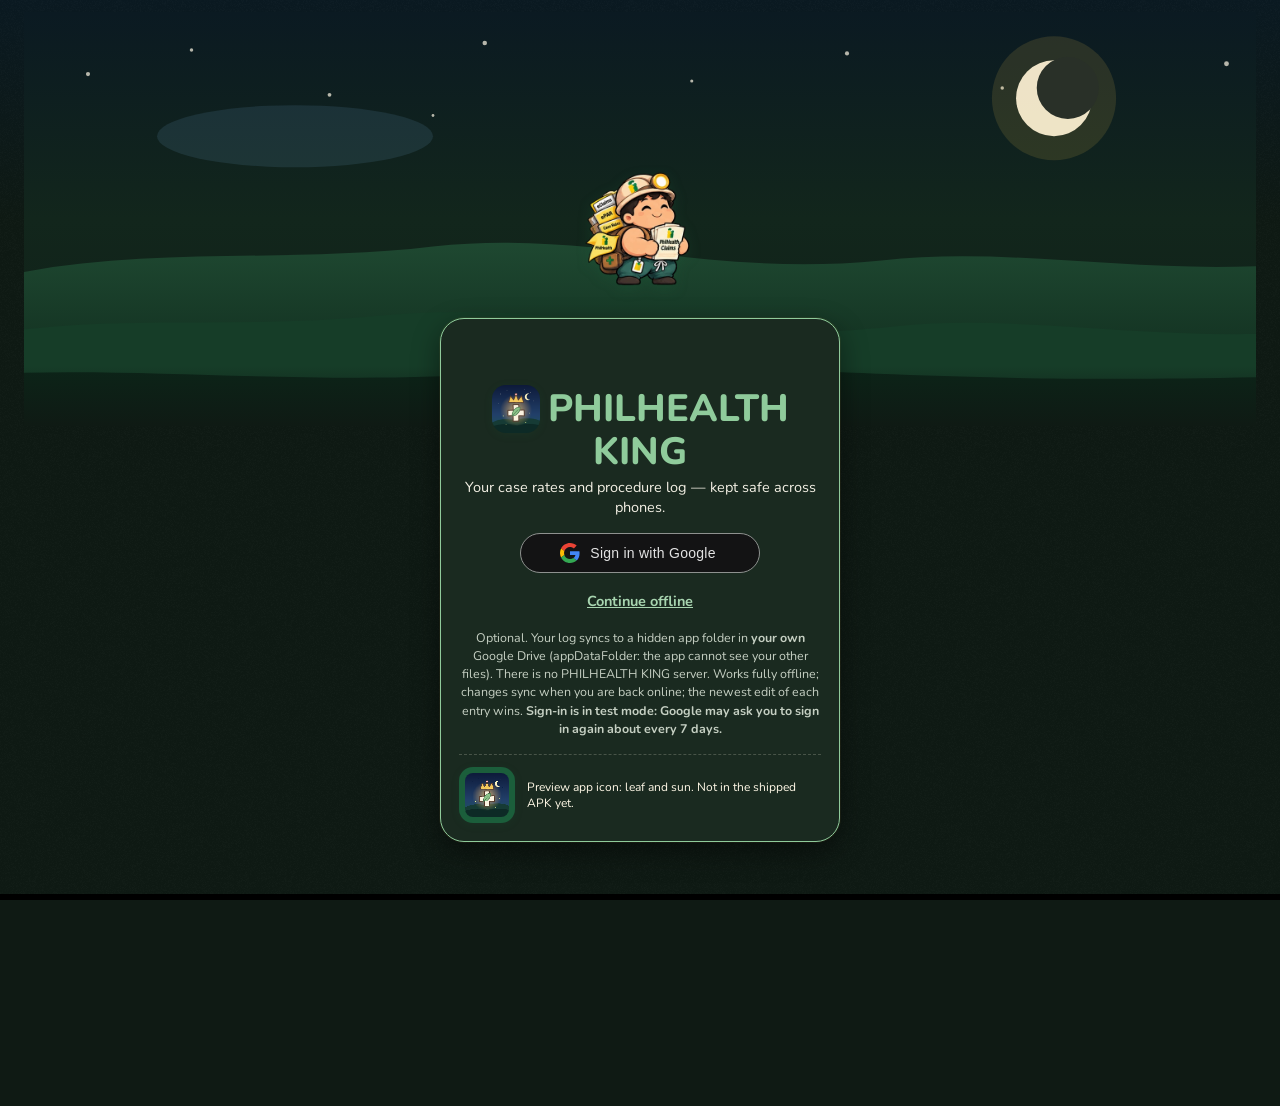
==== commit 5c880ec2: "Deploy PHILHEALTH KING PWA 2026-11-18 20:19" ====
--- a/index.html
+++ b/index.html
@@ -13,12 +13,16 @@
 <link rel="manifest" href="manifest.webmanifest">
 <link rel="apple-touch-icon" sizes="180x180" href="icons/apple-touch-icon.png">
 <link rel="icon" type="image/png" sizes="32x32" href="icons/favicon-32.png">
-<link rel="preload" href="fonts/Fredoka-VF.latin.woff2" as="font" type="font/woff2" crossorigin>
-<link rel="preload" href="fonts/MPLUSRounded1c-Regular.latin.woff2" as="font" type="font/woff2" crossorigin>
-<link rel="preload" href="fonts/MochiyPopOne-Regular.latin.woff2" as="font" type="font/woff2" crossorigin>
+<link rel="preload" href="fonts/Baloo2-VF.latin.ttf" as="font" type="font/ttf" crossorigin>
+<link rel="preload" href="fonts/Nunito-VariableFont_wght.ttf" as="font" type="font/ttf" crossorigin>
+<link rel="preload" href="fonts/MPLUSRounded1c-Bold.peso.woff2" as="font" type="font/woff2" crossorigin>
 
 <meta name="color-scheme" content="dark">
 <title>PHILHEALTH KING</title>
+<link rel="manifest" href="manifest.webmanifest">
+<link rel="icon" type="image/png" sizes="32x32" href="icons/icon-32.png">
+<link rel="icon" type="image/png" sizes="192x192" href="icons/icon-192.png">
+<link rel="apple-touch-icon" href="icons/apple-touch-icon.png">
 <link rel="stylesheet" href="style.css">
 <link rel="stylesheet" href="theme.css">
 <link rel="stylesheet" href="pwa.css">
@@ -28,6 +32,15 @@
 <link rel="stylesheet" href="crew2.css">
 <link rel="stylesheet" href="fonts.css">
 <link rel="stylesheet" href="perf.css">
+<link rel="stylesheet" href="meadow.css">
+<link rel="stylesheet" href="passport.css">
+<link rel="stylesheet" href="polish.css">
+<link rel="stylesheet" href="banner.css">
+<link rel="stylesheet" href="miner.css">
+<link rel="stylesheet" href="speed.css">
+<link rel="stylesheet" href="ios-safari.css">
+<link rel="preload" as="image" href="art/miner/compact/run-sheet.webp">
+<link rel="preload" as="image" href="art/miner/hero/run-sheet.webp" media="(min-width: 700px) and (hover: hover)">
 <script>try{var t=localStorage.getItem("pk_theme");if(t)document.documentElement.setAttribute("data-theme",t)}catch(e){}</script>
 </head>
 <body>
@@ -37,8 +50,9 @@
     <div class="topdock">
       <div class="win hdr">
         <div class="tb"><span class="tb-t">Case Rates</span><span class="tb-btns"><button class="tbx thm" id="themeBtn" aria-label="Toggle light/dark">&#9790;</button></span></div>
-        <div class="hdr-body"><span class="logo-slot" data-ico="strawhat"></span><span class="hdr-txt"><span class="hdr-name pk-title">PHILHEALTH KING</span><span class="byline">EYE &amp; ENT case rates · by Dr. Juan Carlo Navarrete</span></span><button class="crewbtn" id="crewBtn" aria-label="Choose doctor"><span class="crewface"></span><span>Doctor</span></button></div>
+        <div class="hdr-body"><span class="logo-slot" data-ico="strawhat"></span><span class="hdr-txt"><span class="hdr-name pk-title">PHILHEALTH KING</span><span class="byline">EYE &amp; ENT case rates <span class="by-dot">·</span> <span class="by-author">donjuantwothree</span></span></span></div>
       </div>
+      <div id="meadowDash" class="meadow-dash"></div>
       <div id="catmenu" class="catmenu" role="tablist"></div>
       <div class="searchrow">
         <input id="q" type="search" placeholder="Search any part: nas, h669, tonsil…" autocomplete="off" autocapitalize="off" spellcheck="false">
@@ -83,7 +97,7 @@
   <section id="places" class="view"><div id="placesBody"></div></section>
   <section id="crew" class="view">
     <div class="win">
-      <div class="tb"><span class="tb-t">Choose your Doctor</span><span class="tb-btns"><button class="tbx" data-back aria-label="Close">x</button></span></div>
+      <div class="tb"><span class="tb-t">Cici the Legendary PhilHealth Miner</span><span class="tb-btns"><button class="tbx" data-back aria-label="Close">x</button></span></div>
       <div id="crewBody" class="wbody"></div>
     </div>
   </section>
@@ -105,12 +119,11 @@
 <nav id="tabs" class="menubar">
   <a href="#/" data-tab="home"><span class="slot" data-ico="jolly"></span><span class="ml">Rates</span></a>
   <a href="#/calc" data-tab="calc"><span class="slot" data-ico="coins"></span><span class="ml">Calc</span></a>
-  <a href="#/quest" data-tab="quest"><span class="slot" data-ico="qmap"></span><span class="ml">Quest</span></a>
   <a href="#/log" data-tab="log"><span class="slot" data-ico="logpose"></span><span class="ml">Log Pose</span></a>
   <a href="#/about" data-tab="about"><span class="slot" data-ico="strawhat"></span><span class="ml">About</span></a>
 </nav>
 <div id="toast" class="toast"></div>
-<script>window.APP_VERSION="2.1.2";</script>
+<script>window.APP_VERSION="2.2.2";</script>
 <script src="config.js"></script>
 <script src="migrate.js"></script>
 <script src="icons.js"></script>
@@ -121,8 +134,6 @@
 <script src="quest.js"></script>
 <script src="log.js"></script>
 <script src="places.js"></script>
-<script src="crew-art.js"></script>
-<script src="paint.js"></script>
 <script src="crew.js"></script>
 <script src="pwa.js"></script>
 <script src="perf.js"></script>
@@ -132,5 +143,6 @@
 <script src="scene.js"></script>
 <script src="sync.js"></script>
 <script src="widget.js"></script>
+<script src="meadow.js"></script>
 </body>
 </html>
--- a/style.css
+++ b/style.css
@@ -1,4 +1,4 @@
-/* RO-inspired "classic game window" theme; UI font now set in fonts.css (v2.1.0) (original CSS; no third-party game assets).
+/* RO-inspired "classic game window" theme; UI font now set in fonts.css (v2.2.0) (original CSS; no third-party game assets).
    Page stays true black; windows are pale panels. Contrast checked by tools/contrast.py */
 :root{
   --bg:#000;
@@ -7,7 +7,7 @@
   --tb1:#dcefff; --tb2:#8ab8ec; --tb-ink:#0c1a3a;
   --tab:#c9d3e6; --tab-ink:#1b2238;
   --warn-bg:#fff1d6; --warn-ink:#6b3a00; --warn-line:#c98a2c;
-  --px:"Fredoka UI",cursive;
+  --px:"Nunito UI","PK Peso",system-ui,sans-serif;
   color-scheme:dark;
 }
 *{box-sizing:border-box;-webkit-tap-highlight-color:transparent}
@@ -167,7 +167,7 @@
 .logo-slot img{width:32px;height:32px;object-fit:contain}
 .hdr-txt{display:flex;flex-direction:column;min-width:0}
 .hdr-name{font-family:var(--px);font-size:20px;color:var(--id);line-height:1}
-.catmenu{display:grid;grid-template-columns:repeat(5,1fr);gap:4px;margin-bottom:6px}
+.catmenu{display:grid;grid-template-columns:repeat(3,1fr);gap:4px;margin-bottom:6px}
 .cat{display:flex;flex-direction:column;align-items:center;gap:1px;padding:4px 2px 3px;background:linear-gradient(#ffffff,#dde4f1);border:1px solid var(--line-d);border-radius:4px;box-shadow:inset 1px 1px 0 #fff,inset -1px -1px 0 #aab5cc;cursor:pointer;color:var(--ink)}
 .cat .pix{width:20px;height:20px}
 .cat .cl{font-family:var(--px);font-size:15px;line-height:1;white-space:nowrap}
--- a/motion.css
+++ b/motion.css
@@ -1,6 +1,6 @@
 /* PHILHEALTH KING motion + vibrancy layer (v1.0.0). GPU-friendly: animates transform/opacity only (one-shot highlight shimmer
    uses a transformed pseudo-element). Ambient loops pause when idle/backgrounded (html.m-idle). Reduced motion -> instant/fade. */
-:root{--m-spring:cubic-bezier(.34,1.56,.64,1);--m-out:cubic-bezier(.22,1,.36,1);--m-in:cubic-bezier(.55,0,1,.45)}
+:root{--m-out:cubic-bezier(.22,1,.36,1);--m-in:cubic-bezier(.55,0,1,.45)}
 
 /* ---------- vibrancy ---------- */
 [data-theme=dark]{--line-d:#38c8ee;--id:#8be6ff;--teal:#62f5de;--zeny:#ffd84a;--gold:#ffd84a;--coral:#ff6a55;--coral-ink:#ffa392;
@@ -28,43 +28,27 @@
 [data-theme=light] .m-rip{background:radial-gradient(circle,rgba(0,140,220,.35) 0,rgba(0,140,220,.15) 45%,transparent 70%)}
 @keyframes m-rip{to{transform:translate(-50%,-50%) scale(1);opacity:0}}
 
-/* ---------- view transitions ---------- */
-.view.m-vr{animation:m-vr .32s var(--m-out) both}
-.view.m-vl{animation:m-vl .32s var(--m-out) both}
-.view.m-vf{animation:m-vf .26s var(--m-out) both}
-@keyframes m-vr{from{transform:translate3d(28px,0,0);opacity:0}to{transform:none;opacity:1}}
-@keyframes m-vl{from{transform:translate3d(-28px,0,0);opacity:0}to{transform:none;opacity:1}}
-@keyframes m-vf{from{transform:translate3d(0,10px,0);opacity:0}to{transform:none;opacity:1}}
-.m-spr{animation:m-spr .5s var(--m-spring) both;animation-delay:calc(var(--i,0) * 45ms)}
-@keyframes m-spr{from{transform:translate3d(var(--sx,0px),16px,0) scale(.97);opacity:0}60%{opacity:1}to{transform:none;opacity:1}}
-.m-row{animation:m-row .28s var(--m-out) both;animation-delay:calc(90ms + var(--i,0) * 24ms)}
-@keyframes m-row{from{opacity:0}to{opacity:1}}
-
 /* ---------- calendar ---------- */
 .qgrid{touch-action:pan-y;will-change:auto}
 .qgrid.m-drag{transition:none}
-.qgrid.m-snap{transition:transform .28s var(--m-spring),opacity .2s}
+.qgrid.m-snap{transition:transform .2s ease-out,opacity .16s}
 .qgrid.m-out{transition:transform .16s var(--m-in),opacity .16s}
 .qgrid.m-inr{animation:m-inr .36s var(--m-out) both}
 .qgrid.m-inl{animation:m-inl .36s var(--m-out) both}
 @keyframes m-inr{from{transform:translate3d(40%,0,0);opacity:0}to{transform:none;opacity:1}}
 @keyframes m-inl{from{transform:translate3d(-40%,0,0);opacity:0}to{transform:none;opacity:1}}
-.qd.m-pop{animation:m-pop .42s var(--m-spring)}
-@keyframes m-pop{0%{transform:scale(.78)}100%{transform:scale(1)}}
 
-/* ---------- sheets, lock, toasts ---------- */
-#pksheet.show{animation:m-fade .22s ease-out both}
-#pksheet.show .sheetwin{animation:m-up .38s var(--m-out) both}
-#pklock.show{animation:m-fade .2s ease-out both}
+/* ---------- sheets, lock, toasts (simple short fade / slide, no springs) ---------- */
+#pksheet.show{animation:m-fade .18s linear both}
+#pksheet.show .sheetwin{animation:m-up .2s ease-out both}
+#pklock.show,#pkrestore.show{animation:m-fade .18s linear both}
 @keyframes m-fade{from{opacity:0}to{opacity:1}}
-@keyframes m-up{from{transform:translate3d(0,100%,0)}to{transform:none}}
-.toast.show{animation:m-toast .5s var(--m-spring) both}
-@keyframes m-toast{from{transform:translate(-50%,26px) scale(.85);opacity:0}to{transform:translate(-50%,0) scale(1);opacity:1}}
-.bkrem{animation:m-spr .5s var(--m-spring) both}
+@keyframes m-up{from{transform:translate3d(0,24px,0)}to{transform:none}}
+.toast.show{animation:m-toast .18s ease-out both}
+@keyframes m-toast{from{transform:translate(-50%,8px);opacity:0}to{transform:translate(-50%,0);opacity:1}}
 
 /* ---------- WANTED poster, highlight shimmer ---------- */
-.wanted{animation:m-drop .9s var(--m-out) both;transform-origin:50% -24px}
-@keyframes m-drop{0%{transform:translate3d(0,-70px,0) rotate(-7deg);opacity:0}35%{opacity:1}55%{transform:translate3d(0,4px,0) rotate(4deg)}75%{transform:rotate(-2deg)}90%{transform:rotate(.8deg)}100%{transform:none;opacity:1}}
+.wanted{animation:m-fade .18s linear both}
 mark{position:relative;display:inline-block;overflow:hidden;vertical-align:baseline;line-height:inherit}
 mark:after{content:"";position:absolute;top:0;bottom:0;left:0;width:60%;pointer-events:none;background:linear-gradient(100deg,transparent,rgba(255,255,255,.75),transparent);
   transform:translate3d(-120%,0,0);animation:m-shim .8s .1s ease-out 1 forwards}
@@ -87,32 +71,11 @@
 @keyframes m-sun{from{opacity:.65;transform:scale(.92)}to{opacity:1;transform:scale(1.08)}}
 /* m-idle / m-busy holds: perf.css (.pk-h) */
 
-/* ---------- particles (fixed overlay) ---------- */
-#mfx{position:fixed;inset:0;pointer-events:none;z-index:9500;overflow:hidden;contain:strict}
-#mfx i{position:absolute;left:0;top:0;display:block;will-change:transform,opacity}
-#mfx .coin{width:14px;height:14px;margin:-7px 0 0 -7px;border-radius:50%;background:radial-gradient(circle at 35% 30%,#fff7c2 0,#ffd84a 38%,#e09a00 75%,#9a6200 100%);
-  box-shadow:0 0 10px rgba(255,216,74,.8);animation:m-coin .8s var(--m-out) forwards}
-@keyframes m-coin{0%{transform:translate3d(var(--x0),var(--y0),0) scale(.4) rotateY(0);opacity:1}60%{opacity:1}100%{transform:translate3d(calc(var(--x0) + var(--dx)),calc(var(--y0) + var(--dy)),0) scale(1) rotateY(540deg);opacity:0}}
-#mfx .chk{width:34px;height:34px;margin:-17px 0 0 -17px;border-radius:50%;background:#1fd6b4;color:#00261f;font:700 22px/34px sans-serif;text-align:center;
-  box-shadow:0 0 0 3px rgba(255,255,255,.85),0 0 22px rgba(98,245,222,.9);animation:m-chk .9s var(--m-spring) forwards}
-@keyframes m-chk{0%{transform:translate3d(var(--x0),var(--y0),0) scale(0);opacity:1}35%{transform:translate3d(var(--x0),calc(var(--y0) - 26px),0) scale(1.15)}75%{opacity:1}100%{transform:translate3d(var(--x0),calc(var(--y0) - 40px),0) scale(1);opacity:0}}
-#mfx .drop{width:9px;height:9px;margin:-4px 0 0 -4px;border-radius:50% 50% 50% 0;background:radial-gradient(circle at 35% 30%,#e8ffff,#40d8f5 55%,#0a8fd0);box-shadow:0 0 8px rgba(64,216,245,.8);animation:m-drop2 .75s var(--m-out) forwards}
-@keyframes m-drop2{0%{transform:translate3d(var(--x0),var(--y0),0) scale(.3) rotate(-45deg);opacity:1}100%{transform:translate3d(calc(var(--x0) + var(--dx)),calc(var(--y0) + var(--dy)),0) scale(1) rotate(-45deg);opacity:0}}
-#mfx .ring{width:80px;height:80px;margin:-40px 0 0 -40px;border-radius:50%;border:3px solid rgba(120,235,255,.9);box-shadow:0 0 16px rgba(120,235,255,.7);animation:m-ringx .6s var(--m-out) forwards}
-@keyframes m-ringx{0%{transform:translate3d(var(--x0),var(--y0),0) scale(.2);opacity:1}100%{transform:translate3d(var(--x0),var(--y0),0) scale(1.4);opacity:0}}
-#mfx .spk{width:10px;height:10px;margin:-5px 0 0 -5px;background:#fff6b0;clip-path:polygon(50% 0,62% 38%,100% 50%,62% 62%,50% 100%,38% 62%,0 50%,38% 38%);animation:m-spk .7s var(--m-out) forwards}
-@keyframes m-spk{0%{transform:translate3d(var(--x0),var(--y0),0) scale(.2) rotate(0);opacity:1}100%{transform:translate3d(calc(var(--x0) + var(--dx)),calc(var(--y0) + var(--dy)),0) scale(1.1) rotate(180deg);opacity:0}}
-#mfx .bty{font-family:var(--px);font-size:24px;color:#ffd84a;white-space:nowrap;text-shadow:0 2px 0 #3b2412,0 0 12px rgba(255,216,74,.8);animation:m-bty 1.5s var(--m-out) forwards}
-@keyframes m-bty{0%{transform:translate3d(var(--x0),var(--y0),0) translateX(-50%) scale(.5);opacity:0}15%{transform:translate3d(var(--x0),calc(var(--y0) - 20px),0) translateX(-50%) scale(1.15);opacity:1}75%{opacity:1}100%{transform:translate3d(var(--x0),calc(var(--y0) - 70px),0) translateX(-50%) scale(1);opacity:0}}
-.m-roll{display:inline-block;animation:m-rollp .9s var(--m-spring)}
-@keyframes m-rollp{0%{transform:scale(1)}20%{transform:scale(1.18)}100%{transform:scale(1)}}
-.paypill.m-pop{animation:m-pop .45s var(--m-spring)}
-
 /* ---------- reduced motion: instant or a short fade only ---------- */
 @media (prefers-reduced-motion:reduce){
-  .view.m-vr,.view.m-vl,.view.m-vf,.m-spr,.m-row,.bkrem,.qgrid.m-inr,.qgrid.m-inl,#pksheet.show .sheetwin,.toast.show,.wanted{animation:m-fade .12s linear both!important;transform:none!important}
-  .qd.m-pop,.paypill.m-pop,.m-roll,mark:after,.m-rip,.m-sky i,.hdr .hdr-body:after{animation:none!important}
-  mark:after,.m-rip,#mfx{display:none}
+  .qgrid.m-inr,.qgrid.m-inl,#pksheet.show .sheetwin,.toast.show,.wanted{animation:m-fade .12s linear both!important;transform:none!important}
+  mark:after,.m-rip,.m-sky i,.hdr .hdr-body:after{animation:none!important}
+  mark:after,.m-rip{display:none}
   .rbtn:active,.tab:active,.chipbtn:active,.paypill:active,.qd:active,.menubar a:active,.tbx:active,.crewbtn:active,.icoopt:active{transform:none}
 }
 /* layout isolation: a re-rendered panel doesn't relayout its neighbours */
--- a/ghibli.css
+++ b/ghibli.css
@@ -1,7 +1,7 @@
 /* PHILHEALTH KING — Ghibli-INSPIRED hospital theme (v2.0.0). Original CSS/art; no studio characters or assets.
    Night (default, true-black page): starlit ward, lantern amber accents, cream ink.  Day: warm cream paper, sage, sky, teal tile.
-   Fonts: see fonts.css (v2.1.0: Mochiy Pop One + Fredoka + M PLUS Rounded 1c, OFL). Motion = transform/opacity only; ambient loops pause when idle. */
-:root{--px:"Fredoka UI","PK Peso",cursive;--body:"MPRounded UI","PK Peso",system-ui,sans-serif;--r:14px;--r-s:10px;
+   Fonts: see fonts.css (v2.2.0: Baloo 2 title, Nunito UI, M PLUS Rounded 1c peso, OFL). Motion = transform/opacity only; ambient loops pause when idle. */
+:root{--px:"Nunito UI","PK Peso",system-ui,sans-serif;--body:"Nunito UI","PK Peso",system-ui,sans-serif;--r:14px;--r-s:10px;
   --paper:url("data:image/svg+xml,%3Csvg xmlns='http://www.w3.org/2000/svg' width='180' height='180'%3E%3Cfilter id='n'%3E%3CfeTurbulence type='fractalNoise' baseFrequency='.85' numOctaves='2' stitchTiles='stitch'/%3E%3CfeColorMatrix values='0 0 0 0 .45 0 0 0 0 .36 0 0 0 0 .25 0 0 0 .07 0'/%3E%3C/filter%3E%3Crect width='180' height='180' filter='url(%23n)'/%3E%3C/svg%3E");
   --wash:url("data:image/svg+xml,%3Csvg xmlns='http://www.w3.org/2000/svg' width='600' height='600'%3E%3Cfilter id='w'%3E%3CfeTurbulence type='fractalNoise' baseFrequency='.006' numOctaves='3' seed='7'/%3E%3CfeColorMatrix values='0 0 0 0 .55 0 0 0 0 .7 0 0 0 0 .6 0 0 0 .16 -.02'/%3E%3C/filter%3E%3Crect width='600' height='600' filter='url(%23w)'/%3E%3C/svg%3E")}
 [data-theme=light]{
@@ -111,11 +111,8 @@
 [data-theme=dark] .g-sky .cld{background:#c9d4ec;box-shadow:16px -7px 0 -2px #c9d4ec,-12px -4px 0 -4px #c9d4ec;opacity:.16}
 .g-sky .ff{width:4px;height:4px;border-radius:50%;background:#e9ff9a;box-shadow:0 0 8px 3px rgba(220,255,140,.75);opacity:0;animation:g-ff 7s ease-in-out infinite}
 [data-theme=light] .g-sky .ff{display:none}
-.g-sky .lf{width:10px;height:6px;border-radius:0 80% 0 80%;background:var(--leaf);opacity:0;animation:g-lf 11s linear infinite}
-.g-sky .pt{width:7px;height:6px;border-radius:60% 0 60% 0;background:#f7b9c8;opacity:0;animation:g-lf 13s linear infinite}
 @keyframes g-cloud{from{transform:translate3d(-90px,0,0)}to{transform:translate3d(480px,0,0)}}
 @keyframes g-ff{0%{opacity:0;transform:translate3d(0,0,0)}20%{opacity:1}50%{transform:translate3d(14px,-16px,0);opacity:.5}80%{opacity:1}100%{opacity:0;transform:translate3d(-8px,-30px,0)}}
-@keyframes g-lf{0%{opacity:0;transform:translate3d(-20px,-10px,0) rotate(0)}10%{opacity:.9}90%{opacity:.9}100%{opacity:0;transform:translate3d(420px,110px,0) rotate(540deg)}}
 /* m-idle / m-busy hold: perf.css (.g-sky.pk-h) */
 /* sync chip (Google Drive sync status, see sync.js) */
 .syncchip{display:inline-flex;align-items:center;gap:4px;font-family:var(--px);font-size:14px;line-height:1;padding:3px 8px;border-radius:999px;border:1.4px solid var(--paid-line);background:var(--paid-bg);color:var(--paid);margin-right:6px;white-space:nowrap}
@@ -205,23 +202,7 @@
 .lp-loc,.qsum-cnt div,.qsum-pf div,.lp-pay div{border-radius:8px!important}
 .locopt{border-radius:12px!important}
 .icoopt{border-radius:12px!important}
-/* ---------- motion overrides: Ghibli particles ---------- */
-.view.m-vr{animation:g-turnr .46s cubic-bezier(.22,1,.36,1) both!important;transform-origin:0 30%}
-.view.m-vl{animation:g-turnl .46s cubic-bezier(.22,1,.36,1) both!important;transform-origin:100% 30%}
-@keyframes g-turnr{from{transform:perspective(1100px) rotateY(-11deg) translate3d(26px,0,0);opacity:0}to{transform:none;opacity:1}}
-@keyframes g-turnl{from{transform:perspective(1100px) rotateY(11deg) translate3d(-26px,0,0);opacity:0}to{transform:none;opacity:1}}
-.m-spr{animation:g-spr .6s cubic-bezier(.22,1,.36,1) both!important;animation-delay:calc(var(--i,0) * 55ms)!important;transform-origin:0 0}
-@keyframes g-spr{from{transform:perspective(1100px) translate3d(var(--sx,0px),14px,0) rotateX(6deg) rotateY(calc(var(--sx,0px) * -.3deg));opacity:0}to{transform:none;opacity:1}}
-#mfx .coin{width:9px;height:9px;margin:-4px 0 0 -4px;background:radial-gradient(circle,#fffbe0 0,#f2ff9a 40%,rgba(200,255,120,0) 72%);box-shadow:0 0 12px 3px rgba(230,255,150,.7)}
-#mfx .drop{width:10px;height:8px;border-radius:60% 0 60% 0;background:#f7b9c8;box-shadow:none}
-#mfx .drop:nth-child(3n){background:#9fd39a}#mfx .drop:nth-child(3n+1){background:#ffe0a0}
-#mfx .ring{width:120px;height:120px;margin:-60px 0 0 -60px;border:0;border-radius:50%;background:radial-gradient(circle,rgba(255,240,200,.0) 30%,rgba(160,230,200,.45) 52%,rgba(255,210,170,.32) 64%,transparent 72%);box-shadow:none}
-#mfx .chk{background:#8fe0c0;color:#0d2a20;box-shadow:0 0 0 3px #fffaf0,0 0 24px rgba(220,255,160,.9)}
-#mfx .bty{font-family:var(--px);color:#fff3c4;text-shadow:0 2px 0 #3a2a1c,0 0 14px rgba(255,210,120,.9)}
-#gfx{position:fixed;inset:0;pointer-events:none;z-index:9400;overflow:hidden;contain:strict}
-#gfx i{position:absolute;left:0;top:0;display:block;will-change:transform,opacity;border-radius:0 80% 0 80%;animation:g-gust var(--d,.95s) cubic-bezier(.3,.6,.4,1) forwards}
-@keyframes g-gust{0%{transform:translate3d(var(--x0),var(--y0),0) rotate(0);opacity:0}12%{opacity:.95}100%{transform:translate3d(var(--x1),var(--y1),0) rotate(var(--rot));opacity:0}}
-@media (prefers-reduced-motion:reduce){.g-sky i,#gfx,.chart,.ch-stamp,.chibi .g-aura,.chibi .g-float,#crewmate .cm-pet,.menubar a.on:after{animation:none!important}#gfx{display:none}.view.m-vr,.view.m-vl,.m-spr{animation:m-fade .12s linear both!important}}
+@media (prefers-reduced-motion:reduce){.g-sky i,.chart,.ch-stamp,.chibi .g-aura,.chibi .g-float,#crewmate .cm-pet,.menubar a.on:after{animation:none!important}}
 .crewcard .cc-frame{position:relative}.cc-pet{position:absolute;left:4px;bottom:2px}
 /* ---------- Ward Shop / Wardrobe ---------- */
 .sh-bal{display:grid;grid-template-columns:auto 1fr;align-items:baseline;gap:0 8px;padding:8px 12px;border-radius:var(--r-s);border:1.6px solid var(--lantern);background:radial-gradient(ellipse at 10% 0,rgba(255,214,120,.3),transparent 70%),var(--win2);margin-bottom:8px}
@@ -284,7 +265,9 @@
 .acc-av{flex:0 0 44px;height:44px;border-radius:50%;display:flex;align-items:center;justify-content:center;font:800 20px var(--body);color:#fff;background:radial-gradient(circle at 35% 30%,#3f7f66,#2a5a47);border:2px solid var(--win)}
 .acc-m{flex:1;min-width:0}.acc-m b{display:block;font-size:15px;color:var(--ink)}.acc-m span{font-size:13px;color:var(--mut)}
 .acc-s{display:flex;align-items:center;gap:6px;margin-top:8px;font-size:13px;color:var(--ink)}
-.acc-off{display:flex;align-items:center;gap:10px}
+.acc-off{display:flex;align-items:flex-start;flex-wrap:wrap;gap:8px 10px}
+.acc-off .acc-m{flex:1 1 100%;min-width:0}
+.acc-test{flex:1 0 100%;margin:8px 0 0;font-size:12.5px;color:var(--mut);line-height:1.45}
 /* header composition: keep the hallway window visible above a compact nameplate */
 .hdr .hdr-body{min-height:158px!important;padding:8px 8px 9px!important}
 .hdr-txt{padding:4px 9px 5px!important}
@@ -297,7 +280,6 @@
 body.pk-welcome .menubar,body.pk-welcome #crewmate{display:none!important}
 .sh-th{position:relative}
 .sh-sw{position:absolute;right:10px;bottom:4px;filter:drop-shadow(0 1px 0 rgba(0,0,0,.2))}
-#mfx .ring{background:radial-gradient(circle,rgba(255,250,220,.55) 0,rgba(180,240,210,.55) 40%,rgba(255,200,170,.4) 60%,transparent 72%)!important}
 .sh-burst{position:absolute;inset:0;pointer-events:none;display:flex;align-items:center;justify-content:center;overflow:hidden;border-radius:inherit}
 .sh-bloom{position:absolute;left:50%;top:52%;width:260px;height:260px;margin:-130px 0 0 -130px;border-radius:50%;background:radial-gradient(circle,rgba(255,250,215,.95) 0,rgba(255,226,150,.6) 30%,rgba(170,235,205,.35) 52%,transparent 70%);animation:g-bloom 1.1s cubic-bezier(.22,1,.36,1) both}
 .sh-bloom.b2{background:radial-gradient(circle,transparent 40%,rgba(255,190,200,.45) 55%,transparent 68%);animation-delay:.12s}
@@ -398,3 +380,17 @@
 a.syncchip{text-decoration:none;color:inherit}
 .gsi.soon{opacity:.72;filter:saturate(.4);cursor:default}
 .acc .gsi-mini svg{vertical-align:-4px}
+
+/* ---- Restore from Google Drive (shipped in v2.2.0) ---- */
+#pkrestore{position:fixed;inset:0;z-index:30;display:flex;align-items:center;justify-content:center;padding:18px;background:rgba(8,14,28,.55);opacity:0;pointer-events:none;transition:opacity .15s}
+#pkrestore.show{opacity:1;pointer-events:auto}
+.pkr-card{width:100%;max-width:360px;border-radius:20px;border:1.8px solid var(--line-d);background:var(--paper),linear-gradient(var(--win),var(--win2));box-shadow:0 10px 30px rgba(0,0,0,.4);padding:16px 16px 14px;color:var(--ink)}
+.pkr-card h2{font-family:var(--px);font-weight:400;font-size:26px;line-height:1.15;margin:0 0 10px;color:var(--title)}
+.pkr-card p{margin:0 0 8px;font-size:14.5px;line-height:1.4}
+.pkr-card p b{color:var(--title)}
+.pkr-when{font-family:var(--px)!important;font-size:17px!important;color:var(--ink)!important}
+.pkr-note{font-size:12.5px!important;color:var(--mut)!important;line-height:1.45!important}
+.pkr-card .btnrow{margin-top:12px}
+.acc-hint{flex:1 0 100%;margin:6px 0 0;font-size:12.5px;color:var(--mut);line-height:1.4}
+.acc-restore{margin-top:8px;flex-wrap:wrap}
+#toast{z-index:40}
--- a/scene.css
+++ b/scene.css
@@ -51,7 +51,7 @@
 .sc-st{position:absolute;left:3px;bottom:11px;width:6px!important;opacity:0;transform-origin:50% 100%;will-change:transform,opacity;animation:sc-steam 3.6s ease-out infinite}
 .sc-st.s2{left:6px;animation-delay:-1.2s}.sc-st.s3{left:1px;animation-delay:-2.4s}
 @keyframes sc-steam{0%{opacity:0;transform:translate3d(0,4px,0) scale(.7,.6)}30%{opacity:.75}100%{opacity:0;transform:translate3d(2px,-12px,0) scale(1.3,1.25)}}
-/* grass + laundry + lanterns sway (inner element loops; the .sc-gw wrapper only bends during a gust) */
+/* grass + laundry + lanterns sway (ambient; tab-gust bend removed) */
 .sc-gw{transform-origin:50% 100%}
 .sc-grass{width:40px}
 .sc-grass img{transform-origin:50% 100%;will-change:transform;animation:sc-sway 3.8s ease-in-out infinite alternate}
@@ -60,12 +60,8 @@
 .sc-ln{width:18px}.sc-ln span{width:100%;transform-origin:50% 0;will-change:transform;animation:sc-flap 2.8s ease-in-out infinite}
 @keyframes sc-flap{0%,100%{transform:rotate(-2deg) skewX(0)}35%{transform:rotate(5deg) skewX(-7deg)}60%{transform:rotate(1deg) skewX(3deg)}80%{transform:rotate(6deg) skewX(-4deg)}}
 .sc-lan{width:13px}.sc-lan span{width:100%;transform-origin:50% 0;will-change:transform;animation:sc-lsw 4.2s ease-in-out infinite}
-.sc-lan .sc-glow,.sc-rise .sc-glow{left:-12px;top:0;width:38px;height:38px;border-radius:50%;background:radial-gradient(circle,rgba(255,200,110,.6),rgba(255,160,80,0) 70%);will-change:opacity;animation:sc-flick 2.6s ease-in-out infinite}
+.sc-lan .sc-glow{left:-12px;top:0;width:38px;height:38px;border-radius:50%;background:radial-gradient(circle,rgba(255,200,110,.6),rgba(255,160,80,0) 70%);will-change:opacity;animation:sc-flick 2.6s ease-in-out infinite}
 @keyframes sc-lsw{0%,100%{transform:rotate(-4deg)}50%{transform:rotate(4deg)}}
-html.sc-gust .sc-gw{animation:sc-gustb 1.3s cubic-bezier(.2,.7,.3,1)}
-html.sc-gust .sc-cur,html.sc-gust .sc-ln,html.sc-gust .sc-lan{animation-name:sc-gustc}
-@keyframes sc-gustb{0%{transform:none}25%{transform:skewX(calc(var(--gd,1) * 16deg))}60%{transform:skewX(calc(var(--gd,1) * -5deg))}100%{transform:none}}
-@keyframes sc-gustc{0%{transform:none}25%{transform:rotate(calc(var(--gd,1) * -16deg)) scaleX(1.1)}55%{transform:rotate(calc(var(--gd,1) * 6deg))}100%{transform:none}}
 /* view bands with hand-lettered titles */
 .sc-band{position:relative!important;height:64px;margin:0 0 8px;border-radius:14px;overflow:hidden;border:1.5px solid var(--line-d,#3a4a50);contain:paint}
 .sc-sky{inset:0;background:linear-gradient(180deg,#bfe0ef,#e7f1e4 70%,#f6efd9)}
@@ -92,13 +88,6 @@
 .sc-hills.big{left:0;right:0;bottom:0;height:46%}.sc-hills.big img{height:100%;object-fit:cover}
 /* empty states */
 .sc-nap{position:relative!important;width:100px;height:44px;margin:0 auto 6px}
-/* moments */
-#sc-fx{position:fixed;inset:0;pointer-events:none;z-index:9450;overflow:hidden;contain:strict}
-.sc-leaf{position:absolute;width:12px;height:7px;border-radius:0 80% 0 80%;opacity:0;will-change:transform,opacity;animation:sc-leaf 1.5s cubic-bezier(.2,.7,.3,1) forwards}
-@keyframes sc-leaf{0%{opacity:0;transform:translate3d(0,0,0) rotate(0)}15%{opacity:1}100%{opacity:0;transform:translate3d(var(--tx),var(--ty),0) rotate(var(--r))}}
-.sc-rise{position:absolute;bottom:-40px;width:24px;opacity:0;will-change:transform,opacity;animation:sc-rise 3.2s ease-out forwards}
-.sc-rise img{width:100%}
-@keyframes sc-rise{0%{opacity:0;transform:translate3d(0,0,0) rotate(-4deg)}15%{opacity:1}70%{opacity:.9}100%{opacity:0;transform:translate3d(10px,-300px,0) rotate(5deg)}}
 /* paper grain over everything (static) */
 #sc-grain{position:fixed;inset:0;pointer-events:none;z-index:9300;background-size:256px 256px;opacity:.11}
 [data-theme=dark] #sc-grain{opacity:.075}
@@ -108,13 +97,9 @@
 #crewmate .cm-hair{animation:cm-hairw 3.7s ease-in-out infinite;-webkit-mask-image:linear-gradient(#000 55%,transparent);mask-image:linear-gradient(#000 55%,transparent)}
 @keyframes cm-hem{0%,100%{transform:skewX(0)}35%{transform:skewX(-3.2deg)}65%{transform:skewX(1.6deg)}}
 @keyframes cm-hairw{0%,100%{transform:rotate(0)}40%{transform:rotate(-2.2deg)}70%{transform:rotate(1deg)}}
-html.sc-gust #crewmate .cm-hem{animation:cm-hemg 1.3s cubic-bezier(.2,.7,.3,1)}
-html.sc-gust #crewmate .cm-hair{animation:cm-hairg 1.3s cubic-bezier(.2,.7,.3,1)}
-@keyframes cm-hemg{25%{transform:skewX(calc(var(--gd,1) * -9deg))}60%{transform:skewX(calc(var(--gd,1) * 3deg))}}
-@keyframes cm-hairg{25%{transform:rotate(calc(var(--gd,1) * 5deg))}60%{transform:rotate(calc(var(--gd,1) * -1deg))}}
 /* pause when idle / hidden / during transitions; static for reduced motion */
 html.m-idle #crewmate .cm-hem,html.m-idle #crewmate .cm-hair,html.cm-rest #crewmate .cm-hem,html.cm-rest #crewmate .cm-hair{animation-play-state:paused!important}
-@media (prefers-reduced-motion:reduce){.sc *,#sc-fx *,#crewmate .cm-hem,#crewmate .cm-hair{animation:none!important}.sc-mote,.sc-ff{opacity:.6}.sc-st{opacity:.45}.sc-z{opacity:.7}.sc-cl{transform:translate3d(var(--x0),0,0)}.sc-winv .sc-cl{transform:translate3d(150px,0,0)}.sc-train{opacity:0}#sc-fx{display:none}}
+@media (prefers-reduced-motion:reduce){.sc *,#crewmate .cm-hem,#crewmate .cm-hair{animation:none!important}.sc-mote,.sc-ff{opacity:.6}.sc-st{opacity:.45}.sc-z{opacity:.7}.sc-cl{transform:translate3d(var(--x0),0,0)}.sc-winv .sc-cl{transform:translate3d(150px,0,0)}.sc-train{opacity:0}}
 /* cat asleep on top of the title sign, tea beside it */
 .hdr .hdr-txt{position:relative}
 .sc-perch{position:absolute!important;left:0;right:0;top:-30px;height:32px;z-index:2}
@@ -123,11 +108,6 @@
 .sc-station .sc-grass{display:none}
 .sc-bd{background:linear-gradient(180deg,#bfe0ef,#e7f1e4 62%,#f6efd9)}
 [data-theme=dark] .sc-bd{background:linear-gradient(180deg,#0e1a33,#1d3150 62%,#26385a)}
-/* tab-switch gust: painted leaves on a curved path, fluttering */
-.sc-gl{position:absolute;left:0;top:0;opacity:0;will-change:transform,opacity;animation:sc-gl 1.4s cubic-bezier(.35,.55,.45,1) forwards}
-.sc-gl img{display:block;width:100%;will-change:transform;animation:sc-flut .42s ease-in-out infinite alternate}
-@keyframes sc-gl{0%{opacity:0;transform:translate3d(var(--x0),var(--y0),0)}12%{opacity:1}50%{transform:translate3d(var(--xm),var(--ym),0)}88%{opacity:1}100%{opacity:0;transform:translate3d(var(--x1),var(--y1),0)}}
-@keyframes sc-flut{from{transform:rotate(-30deg) scaleY(1)}to{transform:rotate(40deg) scaleY(-.6)}}
 li.srchead .sc-nap{margin:4px auto 4px}
 .sc-station .sc-train{display:none}
 /* v2.0.0: night band titles get a soft ink wash behind them so they stay AA-readable over bright clouds / lanterns */
--- a/crew2.css
+++ b/crew2.css
@@ -2,7 +2,9 @@
 #crewdock{position:fixed;left:0;right:0;top:0;bottom:0;z-index:9;pointer-events:none;contain:layout}
 #crewdock .cd-doc{position:absolute;bottom:calc(64px + env(safe-area-inset-bottom));padding:0;margin:0;border:0;background:none;cursor:pointer;pointer-events:auto;-webkit-tap-highlight-color:transparent;touch-action:manipulation;-webkit-user-select:none;user-select:none}
 #crewdock .cd-doc{left:2px}
-#crewdock .cd-img{position:relative;display:block;width:100%;height:100%;z-index:1;pointer-events:none}
+#crewdock .cd-img{position:relative;display:block;width:100%;height:100%;z-index:1;pointer-events:none;object-fit:contain;object-position:center bottom}
+#crewdock .cd-doc.is-emote .cd-img{object-position:center 12%}
+.crewmini img{display:block;width:48px;height:48px;object-fit:contain}
 #crewdock .cd-shadow{position:absolute;left:20%;right:20%;bottom:-2px;height:8px;border-radius:50%;background:radial-gradient(closest-side,rgba(40,30,20,.32),transparent)}
 [data-theme=dark] #crewdock .cd-shadow{background:radial-gradient(closest-side,rgba(255,210,140,.22),transparent)}
 [data-theme=dark] #crewdock .cd-img{filter:drop-shadow(0 0 1.2px rgba(255,236,200,.6))}
--- a/fonts.css
+++ b/fonts.css
@@ -1,15 +1,43 @@
-/* PHILHEALTH KING v2.1.0 type (option A, chosen by JC): free OFL fonts with a soft, rounded, hand-made storybook feel, bundled offline
-   (Latin subsets, woff2): Mochiy Pop One (big titles) + Fredoka (labels, tabs, bubble, numbers) + M PLUS Rounded 1c (body, PF amounts).
-   The peso sign comes from M PLUS Rounded 1c (the others have no U+20B1). Licences: fonts/OFL-*.txt */
+/* PHILHEALTH KING v2.2.0 type: Baloo 2 (banner title), Nunito (UI text),
+   M PLUS Rounded 1c (peso sign). SIL Open Font License 1.1; licences in fonts/OFL-*.txt */
 @font-face{font-family:"PK Peso";src:url("fonts/MPLUSRounded1c-Bold.peso.woff2") format("woff2");unicode-range:U+20B1;font-display:swap}
-@font-face{font-family:"Fredoka UI";src:url("fonts/Fredoka-VF.latin.woff2") format("woff2");font-weight:500 700;font-stretch:100%;font-display:swap;size-adjust:88%}
 @font-face{font-family:"MPRounded UI";src:url("fonts/MPLUSRounded1c-Regular.latin.woff2") format("woff2");font-weight:100 500;font-display:swap;size-adjust:97%}
 @font-face{font-family:"MPRounded UI";src:url("fonts/MPLUSRounded1c-Bold.latin.woff2") format("woff2");font-weight:600 900;font-display:swap;size-adjust:97%}
-@font-face{font-family:"Mochiy UI";src:url("fonts/MochiyPopOne-Regular.latin.woff2") format("woff2");font-weight:100 900;font-display:swap;size-adjust:80%}
-:root,html[data-font=totoro]{--px:"Fredoka UI","PK Peso",cursive;--body:"MPRounded UI","PK Peso",system-ui,sans-serif;--title:"Mochiy UI","PK Peso","Fredoka UI",cursive}
-.pk-title,.q-title,.wl-t,.crewcard .cc-n{font-family:var(--title)!important}
-.pk-title{letter-spacing:.5px!important}
-.pk-title{white-space:nowrap}
-html:not([data-font]) .pk-title,html[data-font=totoro] .pk-title{font-size:22px!important;letter-spacing:.2px!important;word-spacing:4px}
-.sc-title{font-family:var(--title)!important;font-size:24px!important}
+@font-face{font-family:"Nunito UI";src:url("fonts/Nunito-VariableFont_wght.ttf") format("truetype");font-weight:200 900;font-display:swap}
+@font-face{font-family:"Baloo 2";src:url("fonts/Baloo2-VF.latin.ttf") format("truetype");font-weight:400 800;font-display:swap}
+:root,html[data-font=totoro],html[data-font=meadow]{
+  --px:"Nunito UI","PK Peso",system-ui,sans-serif;
+  --body:"Nunito UI","PK Peso",system-ui,sans-serif;
+  --title:"Nunito UI","PK Peso",system-ui,sans-serif;
+  --display:"Baloo 2","Nunito UI","PK Peso",system-ui,sans-serif;
+  /* Display wordmark sizes against the nameplate (cqi), not the viewport. */
+  --fs-display:clamp(18px, 11.2cqi, 28px);
+  --fs-h1:clamp(18px, 1.1vw + 14px, 24px);
+  --fs-h2:clamp(15px, .5vw + 13px, 18px);
+  --fs-h3:13px;
+  --fs-body:clamp(13px, .25vw + 12.2px, 15px);
+  --fs-sub:clamp(11px, .2vw + 10.4px, 13px);
+  --fs-tab:12px;
+  --fs-micro:11px;
+  --lh-tight:1.12;
+  --lh-body:1.4;
+}
+.pk-title,.q-title,.wl-t,.crewcard .cc-n,.sc-title{font-family:var(--title)!important;font-weight:800}
+.pk-title{letter-spacing:.5px!important;white-space:nowrap}
+html:not([data-font]) .pk-title,html[data-font=totoro] .pk-title,html[data-font=meadow] .pk-title{font-size:22px!important;letter-spacing:.04em!important;word-spacing:0;font-weight:800}
+.sc-title{font-size:24px!important}
 .sc-title .sp{width:.34em!important}
+#home .hdr-name.pk-title, #home .pk-title{
+  font-family:var(--display)!important;
+  font-weight:700!important;
+  /* Size against the nameplate, not the viewport, so landscape's narrow
+     left column still fits one line. Fallback if cqi is missing: 18px. */
+  font-size:18px !important;
+  font-size:clamp(18px, 11.2cqi, 28px) !important;
+  letter-spacing:.01em!important;
+  word-spacing:.04em;
+  line-height:var(--lh-tight)!important;
+  white-space:nowrap!important;
+  overflow:visible;
+  max-width:100%;
+}
--- a/perf.css
+++ b/perf.css
@@ -5,7 +5,7 @@
       full-page repaint + re-raster on EVERY scroll frame - to one fixed, GPU-composited layer that never repaints.
    3. ambient scene loops (fireflies, clouds, train, steam, cat, lanterns, leaves) hold still while the finger scrolls and resume
       right after; scene pieces that are off screen are paused (perf.js). Talking doctor, bubble and emoji are not affected.
-   4. no page-wide style recalcs: the scroll / transition / idle holds, the gust direction and the view-enter offset used to be set on
+   4. no page-wide style recalcs: the scroll / transition / idle holds and the view-enter offset used to be set on
       <html> or on the whole view (re-styling ~1,500 elements, 5-7 ms each time); now they touch only the pieces that animate.
    5. list rows are laid out once (no lazy content-visibility re-layout + repaint per row while scrolling), with the same containment.
    6. Rates stays laid out while another tab is open (content-visibility:hidden), so switching back to it is cheaper. */
@@ -19,9 +19,7 @@
 @property --i{syntax:"<number>";inherits:false;initial-value:0}
 /* scroll / transition / idle holds (classes set by perf.js on the scene containers only, see there) */
 .pk-p *,.hdr .hdr-body.pk-p:after,.pk-h.sc *,.m-sky.pk-h i,.g-sky.pk-h i,.hdr .hdr-body.pk-h:after,
-.sc.pk-off *,.g-sky.pk-off *{animation-play-state:paused!important}
-/* tab gust direction: a class targeting only the swaying pieces instead of an inherited custom property on <html> */
-html.sc-gdl .sc-gw,html.sc-gdl .sc-cur,html.sc-gdl .sc-ln,html.sc-gdl .sc-lan,html.sc-gdl #crewmate .cm-hem,html.sc-gdl #crewmate .cm-hair{--gd:-1}
+.sc.pk-off *,.g-sky.pk-off *,.meadow-fx.pk-p i,.meadow-fx.pk-h i,.meadow-fx.pk-off i{animation-play-state:paused!important}
 /* rows: render once instead of DisplayLock re-layout/re-paint as each row scrolls in (measured: 4x p95 16.5 -> 3.1 ms) */
 #list>.row,.lp-e,.qe,.prow{content-visibility:visible!important;contain:layout style paint}   /* same containment c-v:auto gave on-screen rows -> identical layout */
 /* Rates keeps its laid-out list while another tab is open (its DOM is reused on return), so coming back doesn't re-style and re-lay-out
--- a/meadow.css
+++ b/meadow.css
@@ -0,0 +1,220 @@
+/* PHILHEALTH KING — Healing Meadow preview theme (working copy only).
+   Original art and CSS; no official PhilHealth marks, no studio characters.
+   Tokens, typography (Nunito), soft cards, watercolor header, light + dark. */
+:root, [data-theme=light]{
+  --md-forest:#1B5E3B; --md-meadow:#4CAF50; --md-sun:#FFC857; --md-cream:#FFF8E6; --md-sky:#7EB6E6; --md-ink:#2E3A2F;
+  --md-ink-soft:#4A5A4C; --md-line:#C9D6B8; --md-line-d:#1B5E3B; --md-card:#FFFBF2; --md-card2:#F7F0DC;
+  --md-shadow:0 8px 24px rgba(27,94,59,.12), 0 2px 6px rgba(46,58,47,.08);
+  --md-glow:rgba(255,200,87,.45);
+  --bg:#F4EEDC; --win:#FFFBF2; --win2:#F7F0DC; --row-alt:#F3EBDA; --line:#C9D6B8; --line-d:#1B5E3B; --line-l:rgba(255,255,255,.85);
+  --ink:#2E3A2F; --mut:#4A5A4C; --id:#1B5E3B; --zeny:#7A5A00; --teal:#1B5E3B; --bad:#9B2F1F;
+  --tb1:#E7F3EA; --tb2:#D5EBD9; --tb-ink:#1B5E3B; --tb-edge:#B7D0B8; --tab:#F3EBDA; --tab-ink:#2E3A2F;
+  --slot1:#FFFBF2; --slot2:#F3EBDA; --inp:#FFFcf6; --hl:#FFC857; --hlink:#1B3A24; --hlring:#C4921A;
+  --menubg:#FFF8E6; --menuon:#E8F6E8; --rowline:#E4DCC4; --gold:#7A5A00; --coral:#1B5E3B; --coral-ink:#1B5E3B;
+  --title:#1B5E3B; --glow:rgba(255,200,87,.4);
+  --paid:#1B5E3B; --paid-bg:#E3F5E4; --paid-line:#4CAF50; --unpd:#9B2F1F; --unpd-bg:#FDE8E2; --unpd-line:#D9765F;
+  --ok-ink:#1B5E3B; --ok-bg:#E3F5E4; --ok-line:#4CAF50;
+  --warn-bg:#FFF3D0; --warn-ink:#6B4A00; --warn-line:#E0B03A;
+  --leaf:#4CAF50; --lantern:#FFC857;
+}
+[data-theme=dark]{
+  --md-forest:#8FCB9B; --md-meadow:#4CAF50; --md-sun:#FFC857; --md-cream:#151F18; --md-sky:#1A3344; --md-ink:#F3F0E4;
+  --md-ink-soft:#C5CFC2; --md-line:#2A4A38; --md-line-d:#8FCB9B; --md-card:#1A2A20; --md-card2:#142019;
+  --md-shadow:0 10px 28px rgba(0,0,0,.45), 0 0 0 1px rgba(255,200,87,.08);
+  --md-glow:rgba(255,200,87,.28);
+  --bg:#0F1A14; --win:#1A2A20; --win2:#142019; --row-alt:#1C2E24; --line:#2A4A38; --line-d:#8FCB9B; --line-l:rgba(255,255,255,.06);
+  --ink:#F3F0E4; --mut:#C5CFC2; --id:#A8D5B0; --zeny:#FFC857; --teal:#8FCB9B; --bad:#FFB3A6;
+  --tb1:#1E3326; --tb2:#16241C; --tb-ink:#F3F0E4; --tb-edge:#2A4A38; --tab:#16241C; --tab-ink:#F3F0E4;
+  --slot1:#1E3326; --slot2:#15221A; --inp:#0F1A14; --hl:#FFC857; --hlink:#1A1400; --hlring:#FFE29A;
+  --menubg:#121C16; --menuon:#1E3326; --rowline:#24382C; --gold:#FFC857; --coral:#FFC857; --coral-ink:#FFC857;
+  --title:#E8F6E8; --glow:rgba(255,200,87,.3);
+  --paid:#A8D5B0; --paid-bg:#143322; --paid-line:#4CAF50; --unpd:#FFB3A6; --unpd-bg:#3A1C1A; --unpd-line:#E88A7C;
+  --ok-ink:#A8D5B0; --ok-bg:#143322; --ok-line:#4CAF50;
+  --warn-bg:#2A2410; --warn-ink:#FFD98A; --warn-line:#B08A2A;
+  --leaf:#4CAF50; --lantern:#FFC857;
+}
+
+html,body{background:var(--bg);color:var(--ink);font-family:var(--body)}
+[data-theme=light] body{background:
+  linear-gradient(180deg, rgba(126,182,230,.28) 0, rgba(255,248,230,.0) 220px),
+  var(--paper,none), #F4EEDC !important; background-attachment:fixed !important}
+[data-theme=dark] body{background:
+  linear-gradient(180deg, #0B1A22 0, #0F1A14 220px),
+  #0F1A14 !important; background-attachment:fixed !important}
+[data-theme=light] .topdock{background:transparent !important}
+[data-theme=dark] .topdock{background:transparent !important}
+
+/* Cards: rounded cream, soft elevation, generous spacing */
+.win{border:1px solid var(--md-line) !important;border-radius:22px !important;
+  background:var(--md-card) !important; box-shadow:var(--md-shadow) !important; overflow:hidden}
+.tb{height:36px !important;background:transparent !important;border-bottom:1px solid var(--md-line) !important;padding:0 12px 0 16px !important}
+.tb-t{font-family:var(--title) !important;font-size:17px !important;font-weight:700 !important;color:var(--md-forest) !important;letter-spacing:.01em;text-shadow:none !important}
+.tb-t:before{display:none !important}
+.wbody{padding:16px !important}
+
+/* Buttons */
+.rbtn{font-family:var(--px) !important;font-size:15px !important;font-weight:700 !important;border-radius:999px !important;
+  border:1px solid var(--md-line) !important;background:var(--md-card) !important;color:var(--md-ink) !important;
+  box-shadow:0 1px 2px rgba(46,58,47,.08) !important;padding:8px 16px !important;min-height:40px;transition:transform .12s ease, box-shadow .12s ease, background .12s ease}
+.rbtn:active,.cat:active,.menubar a:active,.qd:active,.lp-e:active,.md-card:active{transform:scale(.97)}
+.rbtn:focus-visible,.cat:focus-visible,.menubar a:focus-visible,input:focus-visible,select:focus-visible,button:focus-visible,a:focus-visible{
+  outline:3px solid var(--md-sun) !important; outline-offset:2px}
+.rbtn.sm{font-size:13px !important;padding:6px 12px !important;min-height:34px}
+.rbtn[data-qform=save],.q-add .rbtn:first-child,.rbtn.pri,
+[data-theme=dark] .rbtn[data-qform=save],[data-theme=dark] .q-add .rbtn:first-child,[data-theme=dark] .rbtn.pri{
+  background:linear-gradient(180deg,#247A4C,#1B5E3B) !important;color:#FFF8E6 !important;border-color:#164A2E !important;box-shadow:0 4px 12px rgba(27,94,59,.28) !important}
+.rbtn.back,.rbtn.danger{background:var(--md-card) !important}
+.rbtn.danger{color:#9B2F1F !important;border-color:#E8B4AA !important}
+
+/* Inputs */
+#q,.lp-q,.pfrow input[type=text],.pfrow input[type=search],.picker input,input[type=search],.q-name{
+  border-radius:14px !important;border:1.5px solid var(--md-line-d) !important;background:var(--inp) !important;color:var(--ink) !important;
+  padding:10px 14px !important;box-shadow:none !important;font-family:var(--body) !important}
+.segb,.chipbtn,.tab{border-radius:999px !important;font-family:var(--px) !important;font-weight:650}
+.tab{background:transparent !important;border:1px solid var(--md-line) !important;color:var(--md-ink-soft) !important}
+.tab.on{background:var(--md-meadow) !important;color:#fff !important;border-color:var(--md-meadow) !important;border-top-width:1px !important}
+.cat{border-radius:16px !important;background:var(--md-card) !important;border:1px solid var(--md-line) !important;box-shadow:var(--md-shadow) !important}
+.cat.on{background:#E8F6E8 !important;border-color:var(--md-meadow) !important;box-shadow:0 0 0 2px var(--md-meadow) inset !important}
+[data-theme=dark] .cat.on{background:#1E3326 !important}
+.cat .cl{font-family:var(--px) !important;font-weight:700;color:var(--md-forest)}
+
+/* Header — watercolor countryside */
+#home .win.hdr{position:relative;border:0 !important;box-shadow:none !important;background:transparent !important;overflow:hidden;min-height:168px;border-radius:0 0 28px 28px !important;margin:0 -2px 8px !important}
+#home .win.hdr .tb{position:relative;z-index:2;background:transparent !important;border:0 !important;height:32px !important}
+#home .win.hdr .tb-t{font-size:13px !important;font-weight:600 !important;color:var(--md-ink) !important;opacity:.8}
+#home .hdr-body{position:relative;z-index:2;padding:4px 16px 18px;align-items:flex-start}
+#home .logo-slot{width:44px;height:44px;border:0 !important;box-shadow:none !important;background:url("art/meadow-mark.svg") center/contain no-repeat !important;border-radius:50% !important}
+#home .logo-slot > *{opacity:0 !important}
+#home .hdr-name{color:var(--md-forest) !important;font-weight:800 !important;text-shadow:0 1px 0 rgba(255,248,230,.7)}
+[data-theme=dark] #home .hdr-name{color:#FFF8E6 !important;text-shadow:0 1px 8px rgba(0,0,0,.4)}
+#home .byline{color:var(--md-ink-soft) !important;font-size:12px !important;font-weight:600}
+.meadow-paint{position:absolute;inset:0;z-index:0;background:url("art/meadow-light.svg") center bottom/cover no-repeat;pointer-events:none}
+[data-theme=dark] .meadow-paint{background-image:url("art/meadow-dark.svg")}
+.meadow-hi{position:relative;z-index:2;margin:0 16px 4px;font-family:var(--title);font-size:22px;font-weight:800;color:var(--md-forest);letter-spacing:-.02em;line-height:1.2}
+[data-theme=dark] .meadow-hi{color:#FFF8E6}
+.meadow-fx{position:absolute;inset:0;z-index:1;pointer-events:none;overflow:hidden}
+.meadow-fx i{position:absolute;display:block;will-change:transform,opacity;backface-visibility:hidden}
+.mf-cloud{width:90px;height:28px;background:rgba(255,255,255,.72);border-radius:40px;filter:blur(.3px);animation:mf-drift 28s linear infinite}
+.mf-cloud:after{content:"";position:absolute;left:22px;top:-12px;width:40px;height:28px;background:inherit;border-radius:50%}
+.mf-cloud.c1{top:18px;left:-100px;animation-duration:32s}
+.mf-cloud.c2{top:40px;left:-140px;opacity:.55;transform:scale(.75);animation-duration:44s;animation-delay:-12s}
+@keyframes mf-drift{from{transform:translate3d(0,0,0)}to{transform:translate3d(110vw,8px,0)}}
+html.m-idle .meadow-fx i,html.m-busy .meadow-fx i,.sc.pk-off .meadow-fx i{animation-play-state:paused !important}
+@media (prefers-reduced-motion:reduce){.meadow-fx i{animation:none !important}}
+
+/* Dashboard cards + announcements (real features only) */
+.meadow-dash{position:relative;z-index:2;padding:4px 4px 14px}
+.md-grid{display:grid;grid-template-columns:1fr 1fr;gap:10px;margin:8px 0 14px}
+.md-card{display:flex;flex-direction:column;gap:4px;align-items:flex-start;padding:14px 14px 12px;border-radius:18px;
+  background:var(--md-card);border:1px solid var(--md-line);box-shadow:var(--md-shadow);text-decoration:none;color:var(--md-ink);
+  font-family:var(--px);min-height:76px;transition:transform .12s ease, box-shadow .12s ease}
+.md-card b{font-size:14px;font-weight:800;color:var(--md-forest)}
+.md-card span{font-size:12px;color:var(--md-ink-soft);font-weight:600;line-height:1.3}
+.md-ico{width:28px;height:28px;border-radius:10px;background:rgba(76,175,80,.15);display:flex;align-items:center;justify-content:center;margin-bottom:4px;color:var(--md-forest);font-size:16px}
+[data-theme=dark] .md-card b{color:#E8F6E8}
+.md-ann{border-radius:18px;background:var(--md-card);border:1px solid var(--md-line);box-shadow:var(--md-shadow);padding:12px 14px;margin-bottom:8px}
+.md-ann h3{margin:0 0 8px;font-size:13px;font-weight:800;color:var(--md-forest);letter-spacing:.04em;text-transform:uppercase}
+.md-ann ul{margin:0;padding:0;list-style:none}
+.md-ann li{position:relative;padding:6px 0 6px 18px;font-size:13px;color:var(--md-ink);line-height:1.4;border-top:1px solid var(--md-line)}
+.md-ann li:first-child{border-top:0;padding-top:0}
+.md-ann li:before{content:"";position:absolute;left:0;top:12px;width:8px;height:8px;border-radius:50%;background:var(--md-sun)}
+.md-ann a{color:var(--md-forest);font-weight:700}
+
+/* Modern bottom nav */
+.menubar{border:0 !important;border-radius:24px !important;background:var(--menubg) !important;height:64px !important;
+  box-shadow:0 -4px 24px rgba(27,94,59,.14), 0 0 0 1px var(--md-line) !important;backdrop-filter:blur(8px)}
+.menubar a{border:0 !important;border-radius:16px !important}
+.menubar a .ml{font-family:var(--px) !important;font-size:12px !important;font-weight:700 !important;color:var(--md-ink-soft) !important}
+.menubar a.on{background:rgba(76,175,80,.18) !important;box-shadow:none !important}
+.menubar a.on .ml{color:var(--md-forest) !important}
+.menubar a.on:after{display:none !important}
+.menubar a .slot{width:28px;height:28px}
+
+/* Lists, calendar, totals */
+.row{border-bottom:1px solid var(--rowline) !important}
+.row .idl{color:var(--md-forest) !important;font-weight:800}
+.lp-sum,.qcal{border:1px solid var(--md-line) !important;background:var(--md-card2) !important;padding:12px;border-radius:18px !important}
+.lp-v{font-family:var(--title) !important;font-size:32px !important;font-weight:800;color:var(--md-forest) !important}
+.q-title{font-size:20px !important;font-weight:800 !important;color:var(--md-forest) !important}
+.qd{border-radius:12px !important}
+.qd.sel{background:rgba(76,175,80,.2) !important;box-shadow:0 0 0 2px var(--md-meadow) inset !important}
+.qd.today .qn{color:var(--md-forest);font-weight:800}
+.lp-hero{margin:4px 0 12px}
+.lp-hero .rbtn.pri,.lp-hero a.rbtn:not(.back):not(.sm){flex:1;justify-content:center;font-size:16px !important;padding:12px 16px !important}
+.lp-cal{margin:4px 0 14px}
+.lp-dayhd{display:flex;align-items:baseline;justify-content:space-between;gap:8px;margin:10px 0 6px;flex-wrap:wrap}
+.lp-dayhd b{font-family:var(--title);font-size:16px;font-weight:800;color:var(--md-forest)}
+.lp-tools{display:flex;flex-direction:column;gap:8px;margin:8px 0}
+.lp-q{width:100%;box-sizing:border-box}
+.lp-list .lp-e,.lp-e{border-radius:14px}
+.lp-item .stats{margin-top:8px}
+.toast{font-family:var(--px) !important;font-weight:700 !important;border-radius:999px !important;background:var(--md-forest) !important;color:#FFF8E6 !important;border:0 !important;padding:10px 18px 10px 36px;box-shadow:var(--md-shadow) !important}
+.toast.show:before{content:"";position:absolute;left:12px;top:50%;width:12px;height:6px;border-left:2px solid #FFC857;border-bottom:2px solid #FFC857;transform:translateY(-70%) rotate(-45deg) scale(1)}
+@media (prefers-reduced-motion:reduce){.toast.show:before,.rbtn:active{animation:none;transform:none}}
+
+/* Restore modal, welcome, PIN */
+#pkrestore .win, .wl-card, .lockwin{border-radius:24px !important;box-shadow:var(--md-shadow) !important;background:var(--md-card) !important}
+.wl{position:relative;min-height:100dvh}
+.wl-sky{background:url("art/meadow-light.svg") center top/cover no-repeat !important}
+[data-theme=dark] .wl-sky{background-image:url("art/meadow-dark.svg") !important}
+.wl-t{color:var(--md-forest) !important}
+.wl-ico{width:48px;height:48px;object-fit:contain;border-radius:12px}
+.lockwin .lk-pad .rbtn{min-width:56px;min-height:56px;border-radius:16px !important;font-size:18px !important}
+
+/* Cici: small, in the meadow header on home (scrolls away with the header so she never sits on list prices); compact in the top chrome on other tabs. */
+body[data-view=home]{position:relative}
+body[data-view=home] #crewdock{
+  position:absolute;top:0;left:0;right:0;bottom:auto;height:220px;overflow:visible}
+body[data-view=home] #crewdock .cd-doc{left:auto !important;right:4px;top:44px;bottom:auto !important;transform:scale(.7);transform-origin:100% 0}
+body[data-view=home] #home .hdr-body,body[data-view=home] .meadow-hi{padding-right:92px}
+body:not([data-view=home]):not([data-view=welcome]):not([data-view=locked]) #crewdock .cd-doc{
+  left:auto !important;right:10px;top:4px;bottom:auto;transform:scale(.38);transform-origin:100% 0}
+/* Keep clear of the detail close button */
+body[data-view=detail] #crewdock .cd-doc{right:48px;top:6px;transform:scale(.36);transform-origin:100% 0}
+.wl-cici{width:132px;height:auto;display:block;margin:0 auto;object-fit:contain;filter:drop-shadow(0 4px 6px rgba(27,94,59,.25))}
+.wl-iconopt{margin-top:16px;padding-top:12px;border-top:1px dashed rgba(46,58,47,.22);display:flex;align-items:center;gap:12px;text-align:left}
+.wl-iconpreview{width:56px;height:56px;object-fit:contain;background:#FFF8E6;border-radius:14px;padding:6px;box-shadow:0 2px 8px rgba(27,94,59,.15);image-rendering:pixelated;flex:0 0 56px}
+.wl-iconopt p{margin:0;font-size:12px;line-height:1.35;color:var(--md-ink,#2E3A2F)}
+[data-theme=dark] .wl-iconopt{border-top-color:rgba(255,248,230,.2)}
+[data-theme=dark] .wl-iconpreview{background:#1B5E3B}
+[data-theme=dark] .wl-iconopt p{color:#FFF8E6}
+body.crew-off #crewdock,html.crew-off #crewdock{display:none}
+
+/* Responsive */
+@media (min-width:800px){
+  #app{max-width:820px;margin:0 auto}
+  .md-grid{grid-template-columns:1fr 1fr 1fr}
+  #home .win.hdr{min-height:200px;border-radius:0 0 32px 32px !important}
+  .meadow-hi{font-size:28px}
+}
+@media (min-width:1200px){
+  #app{max-width:1440px;padding:12px 24px 80px}
+  #home.view.active{display:grid !important;grid-template-columns:minmax(340px,480px) 1fr;gap:18px;align-items:start}
+  #home .topdock{grid-column:1;position:sticky;top:8px}
+  #home .win.inv{grid-column:2;margin-top:0}
+  .md-grid{grid-template-columns:1fr 1fr}
+  body[data-view=home] #crewdock .cd-doc{right:calc(50vw - 20px); /* will be overridden below */ }
+  /* Keep doctor in the left meadow column on wide home */
+  body[data-view=home] #crewdock .cd-doc{right:auto;left:auto; }
+}
+/* On very wide home, pin the doctor to the meadow column (first 480px + page pad) */
+@media (min-width:1200px){
+  body[data-view=home] #crewdock .cd-doc{left:24px;right:auto;top:64px;transform:scale(.75);transform-origin:0 0}
+  body[data-view=home] #home .hdr-body,body[data-view=home] .meadow-hi{padding-right:16px;padding-left:92px}
+}
+
+/* Chart / detail polish */
+.chart,.ch-desk{border-radius:20px !important}
+.ch-t,.ch-code{font-family:var(--title) !important;font-weight:800}
+.ch-foot{opacity:.7}
+
+/* Greeting lives on cream, not over the green hills (AA contrast). */
+.meadow-dash > .meadow-hi{margin:2px 4px 10px;padding:0;color:var(--md-forest);text-shadow:none}
+[data-theme=dark] .meadow-dash > .meadow-hi{color:#FFF8E6}
+#home .win.hdr .meadow-hi{display:none}
+
+/* Paper grain stays behind app chrome. */
+#sc-grain{z-index:1 !important;}
+#app{position:relative;z-index:2}
+.menubar,#toast{z-index:20}
+#pkrestore{z-index:10000}
--- a/passport.css
+++ b/passport.css
@@ -0,0 +1,246 @@
+/* Passport-size / foldable layouts (preview).
+   Targets JC's inner unfolded display (~626x890 CSS px portrait, ~890x626 landscape at DPR 3)
+   and similar near-square / short-wide viewports. Cover phones (~375x667, 375x812) and
+   the existing 390x844 portrait layout are intentionally left alone: none of these
+   queries match a narrow tall handset (390/844 ≈ 0.46 aspect, width < 560).
+   No UA sniffing — width, height, and aspect-ratio only. */
+#app { container-type: inline-size; }
+
+/* ---- Portrait inner fold and other roomy near-square phones (~626x890) ---- */
+@media (min-width: 560px) and (min-aspect-ratio: 7/10) {
+  html, body { overflow-x: hidden; }
+  #app, .view { max-width: none; width: 100%; }
+  .view { padding-left: max(8px, env(safe-area-inset-left)); padding-right: max(8px, env(safe-area-inset-right)); }
+
+  /* Quick-access cards: 3 columns */
+  .md-grid { grid-template-columns: 1fr 1fr 1fr; }
+  .md-card { min-height: 44px; }
+
+  /* Log Pose: calendar beside the procedure list */
+  .lp-home {
+    display: grid;
+    grid-template-columns: minmax(320px, 1fr) minmax(260px, 1.15fr);
+    gap: 12px 16px;
+    align-items: start;
+  }
+  .lp-home > .lp-hero { grid-column: 1 / -1; }
+  .lp-home > .lp-cal { grid-column: 1; grid-row: 2 / span 6; position: sticky; top: 8px; }
+  .lp-home > .lp-sum,
+  .lp-home > .lp-tools,
+  .lp-home > .lp-dayhd,
+  .lp-home > .lp-list,
+  .lp-home > .hint,
+  .lp-home > .lp-foot,
+  .lp-home > .lp-more,
+  .lp-home > .disc { grid-column: 2; min-width: 0; }
+
+  /* Calculator: primary + secondary slots side by side */
+  #calc .deal {
+    display: grid;
+    grid-template-columns: 1fr 1fr;
+    gap: 12px;
+    align-items: start;
+  }
+  #calc .deal > .totals { grid-column: 1 / -1; }
+
+  /* Rates list + detail side by side when a code is open */
+  body[data-view=detail] #app {
+    display: grid;
+    grid-template-columns: minmax(0, 1fr) minmax(0, 1fr);
+    gap: 12px;
+    align-items: stretch;
+    max-width: none;
+    width: 100%;
+    padding: 8px;
+    padding-left: max(8px, env(safe-area-inset-left));
+    padding-right: max(8px, env(safe-area-inset-right));
+  }
+  body[data-view=detail] #app > #home.view,
+  body[data-view=detail] #app > #home.view:not(.active),
+  body[data-view=detail] #app > #detail.view {
+    display: block !important;
+    content-visibility: visible !important;
+    position: static !important;
+    left: auto !important;
+    right: auto !important;
+    top: auto !important;
+    height: auto !important;
+    min-height: 0 !important;
+    max-height: calc(100dvh - 80px - env(safe-area-inset-bottom));
+    overflow: auto;
+    padding: 8px 0;
+  }
+  body[data-view=detail] #detail .win.popup { margin: 0; max-width: none; position: static; inset: auto; }
+  /* Left pane is the rates list, not the home dashboard */
+  body[data-view=detail] #home .win.hdr,
+  body[data-view=detail] #home .meadow-dash { display: none !important; }
+  body[data-view=detail] #home .topdock { position: static; max-height: none; overflow: visible; }
+  .lp-home > .lp-dayhd { display: flex; flex-wrap: wrap; gap: 6px 12px; min-width: 0; }
+  /* Compact Cici in the banner / title chrome, not over list prices */
+  body:not([data-view=home]):not([data-view=welcome]):not([data-view=locked]) #crewdock .cd-doc {
+    left: auto !important;
+    right: 12px;
+    top: 4px;
+    bottom: auto !important;
+    transform: scale(0.4);
+    transform-origin: 100% 0;
+  }
+  body[data-view=detail] #crewdock .cd-doc { right: 52px; }
+
+  /* Keep Cici small in the home header. Compact placement on other tabs is the top-chrome rule above. */
+  body[data-view=home] #crewdock .cd-doc {
+    transform: scale(0.62);
+    transform-origin: 100% 0;
+    right: 8px; top: 36px; left: auto; bottom: auto;
+  }
+  body[data-view=home] #home .hdr-body,
+  body[data-view=home] .meadow-hi { padding-right: 88px; }
+
+  /* Tap targets */
+  .menubar a, .rbtn, .md-card, .cat, .tab, .segb, .q-eye, .linkbtn {
+    min-height: 44px;
+  }
+  .menubar a { min-width: 44px; }
+  /* Calendar days stay at least 44px tall; width can shrink so Saturday is not clipped. */
+  .qd { min-height: 44px; min-width: 0; }
+
+  .meadow-hi { font-size: 24px; }
+  body { font-size: 16px; }
+  /* Don't reserve a tall doctor-corner inset — Cici is in the header on home. */
+  body[data-view=home] .view { padding-bottom: calc(80px + env(safe-area-inset-bottom)) !important; }
+  body:not([data-view=home]) .view { padding-bottom: calc(96px + env(safe-area-inset-bottom)) !important; }
+}
+
+/* ---- Landscape inner fold and other short-wide screens (~890x626) ----
+   Side rail when width is at least ~720 and height is short. */
+@media (min-width: 720px) and (max-height: 740px) {
+  html, body { overflow-x: hidden; }
+  #app { max-width: none; width: 100%; }
+  body {
+    padding-bottom: 8px;
+    padding-left: calc(88px + env(safe-area-inset-left));
+    padding-right: env(safe-area-inset-right);
+  }
+  .menubar {
+    left: env(safe-area-inset-left) !important;
+    right: auto !important;
+    top: env(safe-area-inset-top) !important;
+    bottom: env(safe-area-inset-bottom) !important;
+    width: 84px !important;
+    height: auto !important;
+    flex-direction: column !important;
+    margin-bottom: 0 !important;
+    padding: 8px 6px !important;
+    border-radius: 0 20px 20px 0 !important;
+    z-index: 30;
+  }
+  .menubar a {
+    flex: 0 0 auto;
+    min-height: 44px;
+    min-width: 44px;
+    width: 100%;
+  }
+
+  /* Home: meadow chrome | rates list */
+  #home.view.active {
+    display: grid !important;
+    grid-template-columns: minmax(260px, 340px) minmax(0, 1fr);
+    gap: 12px;
+    align-items: start;
+  }
+  #home .topdock { position: sticky; top: 8px; max-height: calc(100dvh - 16px - env(safe-area-inset-bottom)); overflow: auto; }
+  #home .win.inv { margin-top: 0; min-width: 0; }
+
+  /* Log Pose already 2-col from the previous query when aspect allows; keep calendar sticky in the short height */
+  .lp-home > .lp-cal { max-height: calc(100dvh - 24px); overflow: auto; }
+
+  /* Calculator 2-col (covers the case where this query runs without the 7/10 block too) */
+  #calc .deal { display: grid; grid-template-columns: 1fr 1fr; gap: 12px; align-items: start; }
+  #calc .deal > .totals { grid-column: 1 / -1; }
+
+  /* Detail split stays; leave room for the rail */
+  body[data-view=detail] #app {
+    display: grid;
+    grid-template-columns: minmax(0, 1fr) minmax(0, 1fr);
+    gap: 12px;
+    max-width: none;
+    width: 100%;
+  }
+  body[data-view=detail] #app > #home.view,
+  body[data-view=detail] #app > #home.view:not(.active),
+  body[data-view=detail] #app > #detail.view {
+    display: block !important;
+    content-visibility: visible !important;
+    position: static !important;
+    left: auto !important;
+    right: auto !important;
+    top: auto !important;
+    height: auto !important;
+    min-height: 0 !important;
+    max-height: calc(100dvh - 16px - env(safe-area-inset-top) - env(safe-area-inset-bottom));
+    overflow: auto;
+  }
+  body[data-view=detail] #detail .win.popup { margin: 0; max-width: none; position: static; inset: auto; }
+  body[data-view=detail] #home .win.hdr,
+  body[data-view=detail] #home .meadow-dash { display: none !important; }
+  body[data-view=detail] #home .topdock { position: static; max-height: none; overflow: visible; }
+
+  /* Pin calculator totals so they aren't clipped on the short landscape height */
+  #calc.view.active {
+    display: flex !important;
+    flex-direction: column;
+    height: calc(100dvh - 16px);
+    min-height: 0;
+    overflow: hidden;
+  }
+  #calc.view.active > .win,
+  #calc #calcBody,
+  #calc .wbody {
+    display: flex;
+    flex-direction: column;
+    flex: 1;
+    min-height: 0;
+    overflow: hidden;
+  }
+  #calc .deal {
+    flex: 1;
+    min-height: 0;
+    display: grid;
+    grid-template-columns: 1fr 1fr;
+    grid-template-rows: minmax(0, 1fr) auto;
+    overflow: hidden;
+  }
+  #calc .deal > .dslot { min-height: 0; overflow: auto; }
+
+  /* Cici on landscape home: stay in the meadow column, never on the rates list prices */
+  body[data-view=home] #crewdock .cd-doc {
+    left: calc(92px + env(safe-area-inset-left)) !important;
+    right: auto !important;
+    top: 40px;
+    bottom: auto !important;
+    transform: scale(0.48);
+    transform-origin: 0 0;
+  }
+  body:not([data-view=home]):not([data-view=welcome]):not([data-view=locked]) #crewdock .cd-doc {
+    left: auto !important;
+    right: max(8px, env(safe-area-inset-right));
+    top: max(6px, env(safe-area-inset-top));
+    bottom: auto !important;
+    transform: scale(0.4);
+    transform-origin: 100% 0;
+  }
+  body[data-view=detail] #crewdock .cd-doc { right: 56px; }
+  body[data-view=home] #home .hdr-body,
+  body[data-view=home] .meadow-hi { padding-right: 16px; padding-left: 72px; }
+
+  /* Don't reserve a tall bottom inset for a tab bar that is now a rail */
+  .view { padding-bottom: 16px !important; }
+
+  .menubar a, .rbtn, .md-card, .qd, .cat, .tab, .segb { min-height: 44px; }
+  .md-grid { grid-template-columns: 1fr 1fr 1fr; }
+}
+
+/* Container-query fallback for width-based columns inside #app (no height/aspect here). */
+@container (min-width: 560px) {
+  .md-grid { grid-template-columns: 1fr 1fr 1fr; }
+}
--- a/polish.css
+++ b/polish.css
@@ -0,0 +1,665 @@
+/* Healing Meadow visual polish (preview). Consistent gutters, opaque chrome,
+   no edge clipping, cheap 120 Hz-friendly paint. Loaded last. */
+
+html, body { overflow-x: clip; }
+*, *::before, *::after { box-sizing: border-box; }
+#app, .view, .win, .lp-home, .deal, .md-grid, #list, .lp-list { max-width: 100%; }
+
+/* Consistent side gutters + safe areas on every screen size */
+.view {
+  padding-left: max(12px, env(safe-area-inset-left, 0px));
+  padding-right: max(12px, env(safe-area-inset-right, 0px));
+}
+
+/* Stop content from being pulled into the screen edges */
+.topdock { margin-left: 0 !important; margin-right: 0 !important; }
+#home .win.hdr { margin-left: 0 !important; margin-right: 0 !important; }
+.meadow-dash { padding-left: 2px; padding-right: 2px; }
+.md-grid { margin-left: 0; margin-right: 0; }
+.win { max-width: 100%; }
+
+/* Solid cream dock — list no longer shows through a transparent bar.
+   No backdrop-filter (too expensive for an 8.3 ms frame).
+   The full dashboard (header + cards + notes) is taller than a phone viewport,
+   so it is NOT position:sticky on narrow screens — that used to park the Notes
+   block under the tab bar and let the list bleed through the card gaps. */
+.topdock,
+[data-theme=light] .topdock {
+  position: relative !important;
+  background: #FFF8E6 !important;
+  box-shadow: 0 1px 0 rgba(27, 94, 59, .08);
+}
+[data-theme=dark] .topdock {
+  position: relative !important;
+  background: #0E1A14 !important;
+  box-shadow: 0 1px 0 rgba(255, 248, 230, .08);
+}
+/* Make sure the last dashboard line and list rows can scroll clear of the tab bar */
+.view, #home.view.active {
+  padding-bottom: calc(96px + env(safe-area-inset-bottom, 0px)) !important;
+}
+
+/* Nav aligned with the same gutter; never flush with the screen edge */
+.menubar {
+  left: max(10px, env(safe-area-inset-left, 0px)) !important;
+  right: max(10px, env(safe-area-inset-right, 0px)) !important;
+}
+
+/* Landscape side rail keeps its own inset (passport.css); don't force left/right 10px then */
+@media (min-width: 720px) and (max-height: 740px) {
+  .menubar {
+    left: env(safe-area-inset-left, 0px) !important;
+    right: auto !important;
+  }
+}
+
+/* Lists and cards never overflow or sit under the sides */
+#list, .lp-list, .dd, .tabsrow, .lp-tools, .lp-sum { max-width: 100%; overflow-x: hidden; }
+#list .row, .lp-item, .prow, .qe, .md-card, .dslot, .sel {
+  min-width: 0;
+  max-width: 100%;
+}
+#list .t, .lp-item .t, .sel .t { min-width: 0; overflow-wrap: break-word; word-break: break-word; }
+
+/* "This month" sits under the title so it is never clipped in the 626 split column.
+   !important beats passport.css `.lp-home > .lp-dayhd { display:flex }`. */
+.lp-home > .lp-dayhd,
+.lp-dayhd {
+  display: grid !important;
+  grid-template-columns: minmax(0, 1fr) auto;
+  grid-template-rows: auto auto;
+  gap: 4px 10px;
+  min-width: 0;
+  max-width: 100%;
+  box-sizing: border-box;
+  overflow: visible;
+}
+.lp-dayhd b { grid-column: 1; min-width: 0; }
+.lp-dayhd .linkbtn { grid-column: 1; justify-self: start; white-space: nowrap; max-width: 100%; }
+.lp-dayhd .lp-dhc { grid-column: 2; grid-row: 1 / span 2; align-self: start; text-align: right; }
+
+/* Scene / lantern layers stay behind content, never over cards or type.
+   Do not change positioning of fixed chrome (dock, toast, sheets). */
+
+
+/* Opaque panes so background lanterns/stars don't show through content */
+.view.active, body[data-view=detail] #home.view, body[data-view=detail] #detail.view {
+  background-color: transparent;
+}
+body[data-view=detail] #home.view,
+body[data-view=detail] #detail.view {
+  background-color: rgba(255, 248, 230, .92);
+  border-radius: 20px;
+}
+[data-theme=dark] body[data-view=detail] #home.view,
+[data-theme=dark] body[data-view=detail] #detail.view {
+  background-color: rgba(14, 26, 20, .94);
+}
+
+/* Soft contact shadow under Cici — CSS only, art unchanged */
+#crewdock .cd-shadow {
+  height: 10px;
+  bottom: 0;
+  left: 18%;
+  right: 18%;
+  background: radial-gradient(closest-side, rgba(27, 94, 59, .28), transparent 72%);
+  filter: blur(1px);
+  transform: translateZ(0);
+}
+[data-theme=dark] #crewdock .cd-shadow {
+  background: radial-gradient(closest-side, rgba(0, 0, 0, .45), transparent 72%);
+}
+
+/* Pause meadow leaves/clouds and Cici tweening while scrolling or offscreen (transform/opacity only) */
+.meadow-fx.pk-p i, .meadow-fx.pk-h i, .meadow-fx.pk-off i,
+#crewdock.pk-p .cd-emo i,
+#crewdock.pk-p .cd-img,
+#crewdock.pk-off .cd-img,
+#crewdock.pk-p .cm-bub.cd-pop .cm-bt {
+  animation-play-state: paused !important;
+}
+
+@media (prefers-reduced-motion: reduce) {
+  .meadow-fx i, #crewdock .cd-emo i, #crewdock .cm-bub.cd-pop .cm-bt, #crewdock .cd-img { animation: none !important; }
+}
+
+/* On the short-wide inner fold, the left meadow column can stay sticky — it is a
+   narrow pane, not a full-height stack covering the list. */
+@media (min-width: 720px) and (max-height: 740px) {
+  #home .topdock { position: sticky !important; top: 8px; }
+  #home.view.active, .view { padding-bottom: 16px !important; }
+}
+
+/* Narrow phones: the dashboard (header + 6 cards + notes) is taller than the
+   viewport, so the last Notes line sat under the tab bar at rest. Tighten
+   vertical rhythm just enough for the notes to clear the nav. */
+@media (max-width: 430px) {
+  #home .md-card { padding: 10px 12px 8px; }
+  #home .md-grid { gap: 8px; margin: 4px 0 8px; }
+  #home .md-ann { padding: 10px 12px; margin-bottom: 4px; }
+  #home .meadow-dash { padding-bottom: 4px; }
+  #home .meadow-dash > .meadow-hi { margin-bottom: 4px; }
+}
+
+/* Portrait inner fold: the previous minmax(320px, 1fr) minmax(260px, 1.15fr)
+   overflowed the 600px pane by ~12px, clipping "This month" at the right edge. */
+@media (min-width: 560px) and (min-aspect-ratio: 7/10) {
+  .lp-home {
+    grid-template-columns: minmax(0, 1fr) minmax(0, 1.05fr) !important;
+    max-width: 100%;
+  }
+  .lp-home > .lp-sum,
+  .lp-home > .lp-tools,
+  .lp-home > .lp-dayhd,
+  .lp-home > .lp-list,
+  .lp-home > .hint,
+  .lp-home > .lp-foot,
+  .lp-home > .lp-more,
+  .lp-home > .disc { max-width: 100%; }
+}
+
+/* Cover-size 375×812 is 32px shorter than 390×844 — squeeze a little more so Notes still clear the tab bar. */
+@media (max-width: 384px) {
+  #home .md-card { padding: 8px 12px 6px; }
+  #home .md-grid { gap: 6px; margin: 2px 0 6px; }
+  #home .md-ann { padding: 8px 12px; }
+  #home .md-ico { width: 24px; height: 24px; margin-bottom: 2px; }
+}
+
+
+/* ===== Cici 2D reserved placement + transform/opacity actions (preview) ===== */
+:root{
+  --cici-home-col:118px;
+  --cici-compact-w:216px;
+  --cici-compact-ico:56px;
+  --cici-talk:48px;
+}
+
+/* Take #crewdock out of the old fullscreen overlay; she lives in reserved slots. */
+#crewdock{
+  position:relative !important;
+  inset:auto !important;
+  left:auto !important; right:auto !important; top:auto !important; bottom:auto !important;
+  width:100% !important; height:100% !important;
+  z-index:4 !important;
+  pointer-events:none;
+  contain:layout;
+}
+body[data-view=home] #crewdock .cd-doc,
+body[data-view=detail] #crewdock .cd-doc,
+body:not([data-view=home]):not([data-view=welcome]):not([data-view=locked]) #crewdock .cd-doc,
+#crewdock .cd-doc{
+  position:relative !important;
+  left:auto !important; right:auto !important; top:auto !important; bottom:auto !important;
+  width:100% !important; height:100% !important;
+  /* Button itself is not transformed — animations run on .cd-img so meadow/passport
+     placement rules cannot yank her out of the reserved slot. */
+  transform:none !important;
+  display:block;
+  padding:0;margin:0;border:0;background:none;
+  cursor:pointer;pointer-events:auto;
+  -webkit-tap-highlight-color:transparent;
+  touch-action:manipulation;
+}
+#crewdock .cd-img{
+  position:absolute;left:0;top:0;width:100%;height:100%;
+  display:block;pointer-events:none;
+  object-fit:contain;object-position:center bottom;
+  z-index:1;
+  transform-origin:center bottom;
+  will-change:transform,opacity;
+  backface-visibility:hidden;
+}
+#crewdock .cd-shadow{ z-index:0; }
+
+body.crew-off #crewdock, html.crew-off #crewdock,
+body.pk-welcome #crewdock, body.pk-welcome .cici-slot,
+body.pk-welcome .cici-talkbar, body.pk-welcome .cici-bub-zone{display:none !important}
+
+/* Home: reserved right column in the meadow header */
+#home .win.hdr{
+  display:grid !important;
+  grid-template-columns:minmax(0,1fr) var(--cici-home-col);
+  grid-template-rows:auto 1fr;
+  overflow:hidden !important;
+  margin-left:0 !important;margin-right:0 !important;
+}
+#home .win.hdr .tb{ grid-column:1;grid-row:1; padding-right:8px !important; min-width:0; }
+#home .win.hdr .hdr-body{ grid-column:1;grid-row:2; padding-right:10px !important; padding-left:16px !important; min-width:0; }
+#home .win.hdr .cici-slot{
+  grid-column:2;grid-row:1 / -1;
+  position:relative;z-index:3;width:100%;min-width:0;height:100%;pointer-events:none;
+}
+#home .win.hdr .cici-slot .cd-doc{pointer-events:auto}
+body[data-view=home] #home .hdr-body,
+body[data-view=home] .meadow-hi{padding-right:8px !important}
+#home .hdr-name{white-space:normal;overflow:visible;max-width:100%;font-size:18px;line-height:1.15;letter-spacing:-.02em}
+#home .hdr-txt{min-width:0}
+#home .byline{font-size:11.5px;line-height:1.3}
+
+/* Speech bar under the header; collapses when silent so Notes still clear the nav */
+#home .cici-talkbar,
+.cici-talkbar{
+  min-height:0;height:auto;margin:0 4px 0;padding:0 4px;
+  box-sizing:border-box;display:flex;align-items:center;justify-content:flex-end;
+  pointer-events:none;position:relative;z-index:4;
+}
+#home .cici-talkbar:has(.cm-bub:not([hidden])),
+.cici-talkbar:has(.cm-bub:not([hidden])){ min-height:var(--cici-talk); margin-bottom:8px; }
+#home .cici-talkbar .cm-bub,
+.cici-talkbar .cm-bub{position:relative !important;left:auto !important;top:auto !important;transform:none !important;max-width:min(360px,100%) !important}
+
+/* Compact top-right slot on other tabs */
+.view{position:relative}
+.view > .cici-slot.cici-slot-compact{
+  position:absolute;
+  top:0;right:max(8px, env(safe-area-inset-right, 0px));
+  width:var(--cici-compact-w);height:66px;z-index:5;
+  display:flex;align-items:center;justify-content:flex-end;gap:8px;
+  pointer-events:none;box-sizing:border-box;padding:4px 2px 4px 4px;
+}
+.view > .cici-slot.cici-slot-compact .cici-bub{
+  flex:1 1 auto;min-width:0;max-width:152px;height:100%;
+  display:flex;align-items:center;justify-content:flex-end;pointer-events:none;
+}
+.view > .cici-slot.cici-slot-compact #crewdock,
+.view > .cici-slot.cici-slot-compact .cd-doc{
+  flex:0 0 var(--cici-compact-ico);
+  width:var(--cici-compact-ico) !important;
+  height:var(--cici-compact-ico) !important;
+  max-width:var(--cici-compact-ico);
+  max-height:var(--cici-compact-ico);
+}
+/* Icon-only title clearance on .tb pages so "Claim Calculator" / "About this app" stay fully visible.
+   Speech goes in a compact talkbar under the title (same pattern as home). */
+body[data-view=calc] #calc .tb,
+body[data-view=about] #about .tb,
+body[data-view=rules] #rules .tb,
+body[data-view=places] #places .tb,
+body[data-view=crew] #crew .tb,
+body[data-view=quest] #quest .tb{ padding-right:calc(var(--cici-compact-ico) + 16px) !important; }
+#calc > .cici-slot.cici-slot-compact,
+#about > .cici-slot.cici-slot-compact,
+#rules > .cici-slot.cici-slot-compact,
+#places > .cici-slot.cici-slot-compact,
+#crew > .cici-slot.cici-slot-compact,
+#quest > .cici-slot.cici-slot-compact{
+  width:calc(var(--cici-compact-ico) + 8px);
+}
+body[data-view=detail] #detail .tb{ padding-right:calc(var(--cici-compact-w) + 44px) !important; }
+body[data-view=detail] #detail > .cici-slot.cici-slot-compact{right:40px}
+body[data-view=log] .sc-band{padding-right:calc(var(--cici-compact-w) + 8px) !important}
+body[data-view=log] .sc-title{max-width:calc(100% - var(--cici-compact-w) - 8px);overflow:hidden}
+body[data-view=log] #log > .cici-slot.cici-slot-compact{top:0;height:66px}
+body[data-view=log] .sc-band .sc-desk,
+body[data-view=log] .sc-band .sc-nap{margin-right:var(--cici-compact-w)}
+
+.cici-bub .cm-bub,
+.cici-talkbar .cm-bub,
+.cici-bub-zone .cm-bub{
+  position:relative !important;
+  left:auto !important;right:auto !important;top:auto !important;bottom:auto !important;
+  transform:none !important;
+  max-width:100% !important;width:auto;
+  font-size:13px !important;line-height:1.25 !important;
+  padding:6px 10px 7px !important;border-radius:16px !important;
+  pointer-events:none;overflow:hidden;max-height:100%;
+}
+.cici-bub .cm-bub.s-r .cm-tail,
+.cici-talkbar .cm-bub.s-r .cm-tail{display:none}
+.cm-bub[hidden]{display:none !important}
+
+@media (min-width:560px) and (min-aspect-ratio:7/10){
+  :root{--cici-home-col:140px;--cici-compact-w:230px;--cici-compact-ico:60px}
+}
+@media (min-width:720px) and (max-height:740px){
+  :root{--cici-home-col:128px;--cici-talk:40px}
+  #home .win.hdr{grid-template-columns:minmax(0,1fr) var(--cici-home-col)}
+  body[data-view=home] #home .win.hdr{grid-template-columns:minmax(0,1fr) 100px}
+  body[data-view=home] #home .hdr-body,
+  body[data-view=home] .meadow-hi{padding-left:16px !important;padding-right:8px !important}
+}
+
+.logo-slot, #home .logo-slot{border-radius:12px !important}
+.md-ico, .menubar a .slot{border-radius:10px}
+.wl-ico, .wl-iconpreview{border-radius:14px;box-shadow:0 2px 8px rgba(27,94,59,.14)}
+.view .tb .tb-t{min-width:0;overflow:visible;white-space:normal;line-height:1.15}
+.rbtn, .md-card, .lp-sum, .qcal, .md-ann{transition:transform .18s ease, box-shadow .18s ease, opacity .18s ease, background-color .18s ease}
+
+/* zzz for sleepy */
+.cici-zzz{position:absolute;inset:0;pointer-events:none;z-index:3;overflow:visible}
+.cici-zzz i{
+  position:absolute;left:62%;top:8%;
+  font-style:normal;font-weight:800;font-size:11px;color:#5a4a38;
+  opacity:0;animation:cici-zzz 2.4s ease-out infinite;
+  text-shadow:0 1px 0 #fff8e6;
+}
+.cici-zzz i:nth-child(2){animation-delay:.8s;left:74%;font-size:13px}
+.cici-zzz i:nth-child(3){animation-delay:1.6s;left:68%;font-size:10px}
+@keyframes cici-zzz{
+  0%{transform:translate3d(0,0,0) scale(.8);opacity:0}
+  20%{opacity:.9}
+  100%{transform:translate3d(10px,-28px,0) scale(1.15);opacity:0}
+}
+[data-theme=dark] .cici-zzz i{color:#ffe29a;text-shadow:0 1px 2px #000}
+
+/* ---- 2D actions: transform/opacity only, on the painted cutout ---- */
+@keyframes cici-bob{
+  0%,100%{transform:translate3d(0,0,0)}
+  50%{transform:translate3d(0,-5px,0)}
+}
+@keyframes cici-wave{
+  0%,100%{transform:rotate(0deg)}
+  20%{transform:rotate(-10deg)}
+  50%{transform:rotate(9deg)}
+  80%{transform:rotate(-7deg)}
+}
+@keyframes cici-talk{
+  0%,100%{transform:translate3d(0,0,0) scale(1,1)}
+  50%{transform:translate3d(0,-4px,0) scale(1.03,.97)}
+}
+@keyframes cici-hop{
+  0%,100%{transform:translate3d(0,0,0) scale(1,1)}
+  30%{transform:translate3d(0,-16px,0) scale(.96,1.06)}
+  55%{transform:translate3d(0,0,0) scale(1.08,.90)}
+  75%{transform:translate3d(0,-8px,0) scale(.98,1.03)}
+}
+@keyframes cici-pop{
+  0%{transform:scale(1,1)}
+  35%{transform:scale(1.10,1.10)}
+  60%{transform:scale(.96,.96)}
+  100%{transform:scale(1,1)}
+}
+@keyframes cici-wink{
+  0%,100%{transform:rotate(0deg)}
+  40%{transform:rotate(8deg)}
+}
+@keyframes cici-sleepy{
+  0%{transform:translate3d(0,0,0) rotate(0deg)}
+  100%{transform:translate3d(0,4px,0) rotate(6deg)}
+}
+@keyframes cici-think{
+  0%,100%{transform:translate3d(0,0,0) rotate(0deg)}
+  40%,70%{transform:translate3d(3px,2px,0) rotate(8deg)}
+}
+@keyframes cici-goggles{
+  0%,100%{transform:translate3d(0,0,0) rotate(0deg)}
+  25%{transform:translate3d(0,-3px,0) rotate(-6deg)}
+  55%{transform:translate3d(0,2px,0) rotate(5deg)}
+}
+@keyframes cici-blink{
+  0%,100%{transform:scale(1,1);opacity:1}
+  40%{transform:scale(1.02,.88);opacity:1}
+}
+
+#crewdock[data-act=idle] .cd-img,
+#crewdock:not([data-act]) .cd-img{ animation:cici-bob 2.8s ease-in-out infinite; }
+#crewdock[data-act=wave] .cd-img{ animation:cici-wave .55s ease-in-out 3; }
+#crewdock[data-act=talk] .cd-img{ animation:cici-talk .38s ease-in-out infinite; }
+#crewdock[data-act=happy] .cd-img,
+#crewdock[data-act=celebrate] .cd-img{ animation:cici-hop .5s ease-in-out 2; }
+#crewdock[data-act=surprised] .cd-img{ animation:cici-pop .55s cubic-bezier(.2,.8,.3,1.15) 1; }
+#crewdock[data-act=wink] .cd-img{ animation:cici-wink .7s ease-in-out 1; }
+#crewdock[data-act=sleepy] .cd-img{ animation:cici-sleepy .6s ease-out 1 forwards; }
+#crewdock[data-act=think] .cd-img{ animation:cici-think 1.2s ease-in-out 2; }
+#crewdock[data-act=goggles] .cd-img{ animation:cici-goggles .45s ease-in-out 2; }
+#crewdock[data-act=blink] .cd-img{ animation:cici-blink .16s ease-in-out 1; }
+
+#crewdock.pk-p .cd-img,
+#crewdock.pk-h .cd-img,
+#crewdock.pk-off .cd-img,
+#crewdock.away .cd-img{ animation-play-state:paused !important; }
+
+@media (prefers-reduced-motion:reduce){
+  #crewdock .cd-img, .cici-zzz i, .cm-bub{ animation:none !important; }
+}
+
+
+/* ===== CLEAN2D BLEND + tidy UI (preview) ===== */
+:root{
+  --ease-out: cubic-bezier(.22,1,.36,1);
+  --ease-in-out: cubic-bezier(.45,.05,.55,.95);
+  --ease-soft: cubic-bezier(.25,.8,.25,1);
+  --r-card: 18px;
+  --r-chip: 14px;
+  --r-nav: 24px;
+  --shadow-md: 0 8px 24px rgba(27,94,59,.10), 0 2px 6px rgba(46,58,47,.06);
+}
+
+/* One continuous meadow behind Cici: drop the leftover hallway-window panel
+   that only painted the left title column and made a boxy seam. */
+#home .win.hdr{
+  overflow: visible !important;
+  background: transparent !important;
+}
+#home .win.hdr .meadow-paint,
+#home .win.hdr .meadow-fx{
+  border-radius: 0 0 28px 28px;
+  overflow: hidden;
+  inset: 0;
+}
+#home .win.hdr .hdr-body{
+  background: none !important;
+  background-image: none !important;
+  overflow: visible !important;
+  min-height: 0 !important;
+}
+#home .hdr-txt{
+  background: rgba(255,248,230,.86) !important;
+  border: 0 !important;
+  box-shadow: 0 2px 12px rgba(27,94,59,.10) !important;
+  border-radius: 16px !important;
+  padding: 6px 12px 7px !important;
+}
+[data-theme=dark] #home .hdr-txt{
+  background: rgba(14,26,20,.78) !important;
+  box-shadow: 0 2px 12px rgba(0,0,0,.35) !important;
+}
+#home .hdr-name, #home .pk-title{
+  color: var(--md-forest, #1B5E3B) !important;
+  text-shadow: 0 1px 0 rgba(255,248,230,.65) !important;
+  letter-spacing: -.02em !important;
+  font-family: var(--title) !important;
+}
+[data-theme=dark] #home .hdr-name,
+[data-theme=dark] #home .pk-title{
+  color: #FFF8E6 !important;
+  text-shadow: 0 1px 8px rgba(0,0,0,.45) !important;
+}
+#home .logo-slot, #home .hdr .logo-slot{
+  background: url("art/meadow-mark.svg") center/contain no-repeat !important;
+  border: 0 !important;
+  box-shadow: 0 2px 8px rgba(27,94,59,.16) !important;
+  border-radius: 50% !important;
+}
+
+/* Seat Cici in the scene: no slot plate, grass tuft under her feet, soft ambient shadow + sun rim. */
+#home .cici-slot.cici-slot-home{
+  background: none !important;
+  overflow: visible;
+  isolation: isolate;
+}
+#home .cici-slot.cici-slot-home::before{
+  /* soft grass / meadow ground patch, palette-matched */
+  content: "";
+  position: absolute;
+  left: 6%;
+  right: 2%;
+  bottom: -4px;
+  height: 36px;
+  z-index: 0;
+  pointer-events: none;
+  background:
+    radial-gradient(ellipse 70% 80% at 50% 80%, rgba(27,94,59,.55) 0%, rgba(46,122,74,.35) 42%, transparent 72%),
+    radial-gradient(ellipse 38% 70% at 28% 90%, #4CAF50 0%, rgba(76,175,80,0) 70%),
+    radial-gradient(ellipse 34% 65% at 70% 95%, #2E7A4A 0%, rgba(27,94,59,0) 72%),
+    radial-gradient(ellipse 22% 50% at 52% 100%, #FFC857 0%, rgba(255,200,87,0) 65%);
+  filter: blur(.3px);
+  opacity: .95;
+  transform: translateZ(0);
+}
+[data-theme=dark] #home .cici-slot.cici-slot-home::before{
+  background:
+    radial-gradient(ellipse 70% 80% at 50% 80%, rgba(0,0,0,.55) 0%, rgba(18,40,28,.4) 42%, transparent 72%),
+    radial-gradient(ellipse 38% 70% at 28% 90%, #1E4A32 0%, rgba(30,74,50,0) 70%),
+    radial-gradient(ellipse 34% 65% at 70% 95%, #0F2A1C 0%, rgba(15,42,28,0) 72%),
+    radial-gradient(ellipse 22% 50% at 52% 100%, rgba(255,200,87,.45) 0%, rgba(255,200,87,0) 65%);
+  opacity: .9;
+}
+#home #crewdock .cd-shadow{
+  left: 16%;
+  right: 14%;
+  bottom: 2px;
+  height: 14px;
+  background: radial-gradient(closest-side, rgba(27,94,59,.40), rgba(27,94,59,.14) 55%, transparent 74%);
+  filter: blur(2px);
+  opacity: .9;
+}
+[data-theme=dark] #home #crewdock .cd-shadow{
+  background: radial-gradient(closest-side, rgba(0,0,0,.55), rgba(0,0,0,.2) 55%, transparent 74%);
+}
+#home #crewdock .cd-img{
+  /* gentle scene lighting: warm sun rim + soft meadow hold; RGB of the painting stays */
+  filter:
+    saturate(1.04)
+    drop-shadow(-1px -1px 0.7px rgba(255,200,87,.35))
+    drop-shadow(1px 2px 1.2px rgba(27,94,59,.22));
+}
+[data-theme=dark] #home #crewdock .cd-img{
+  filter:
+    saturate(1.02) brightness(.98)
+    drop-shadow(-1px -1px 1px rgba(143,203,155,.28))
+    drop-shadow(0 0 1.2px rgba(255,200,87,.22))
+    drop-shadow(1px 2px 2px rgba(0,0,0,.45));
+}
+
+/* Compact-tab Cici: no plate, same soft shadow/rim so she sits on the scenic band or cream chrome */
+.view > .cici-slot.cici-slot-compact{
+  background: none !important;
+}
+body:not([data-view=home]) #crewdock .cd-img{
+  filter:
+    saturate(1.03)
+    drop-shadow(-0.6px -0.6px 0.5px rgba(255,200,87,.3))
+    drop-shadow(1px 2px 1.4px rgba(27,94,59,.28));
+}
+[data-theme=dark] body:not([data-view=home]) #crewdock .cd-img{
+  filter:
+    saturate(1.02) brightness(.98)
+    drop-shadow(-0.6px -0.6px 0.6px rgba(143,203,155,.28))
+    drop-shadow(1px 2px 1.8px rgba(0,0,0,.45));
+}
+body:not([data-view=home]) #crewdock .cd-shadow{
+  height: 8px;
+  bottom: 0;
+  background: radial-gradient(closest-side, rgba(27,94,59,.35), transparent 72%);
+  filter: blur(1.2px);
+}
+
+/* The old .sc-hdr window props were drawn to sit on the hallway wall. Without
+   that wall they float as clutter; Cici and the meadow are the scene now.
+   The cat and mug stay perched on the title plate. */
+#home .hdr-body > .sc-hdr{ display:none !important; }
+
+/* Notes clear the tab bar when the home talk bar is open (known 390/375 squeeze).
+   Absorb the talk-bar height by tightening the dashboard instead of pushing Notes under the nav. */
+@media (max-width: 430px){
+  html.cici-talking #home .cici-talkbar:has(.cm-bub:not([hidden])){
+    min-height: 40px; margin-bottom: 2px;
+  }
+  html.cici-talking #home .meadow-hi{
+    margin: 0 16px 2px; font-size: 20px;
+  }
+  html.cici-talking #home .md-grid{ gap: 5px; margin: 0 0 4px; }
+  html.cici-talking #home .md-card{ padding: 7px 12px 5px; min-height: 0; }
+  html.cici-talking #home .md-ico{ width: 22px; height: 22px; margin-bottom: 0; }
+  html.cici-talking #home .md-ann{ padding: 8px 12px; margin-bottom: 0; }
+  html.cici-talking #home .md-ann li{ padding: 4px 0 4px 18px; }
+}
+@media (max-width: 384px){
+  html.cici-talking #home .md-grid{ gap: 4px; margin: 0 0 2px; }
+  html.cici-talking #home .md-card{ padding: 6px 10px 4px; }
+  html.cici-talking #home .md-ann{ padding: 6px 10px; }
+}
+
+/* Tidy, consistent chrome */
+.md-card, .md-ann, .cat, .lp-sum, .qcal, .win{
+  border-radius: var(--r-card) !important;
+}
+.md-card, .md-ann, .cat, .lp-sum, .qcal{
+  box-shadow: var(--shadow-md) !important;
+}
+.menubar{
+  border-radius: var(--r-nav) !important;
+  backdrop-filter: none !important;
+  -webkit-backdrop-filter: none !important;
+  box-shadow: 0 -6px 24px rgba(27,94,59,.12), 0 0 0 1px var(--md-line, #C9D6B8) !important;
+}
+[data-theme=dark] .menubar{
+  box-shadow: 0 -6px 24px rgba(0,0,0,.4), 0 0 0 1px var(--md-line, #2A4A38) !important;
+}
+.rbtn, .linkbtn, .chipbtn, .tab, .segb{
+  border-radius: 999px !important;
+}
+input, select, textarea, .lp-q, #q{
+  border-radius: var(--r-chip) !important;
+  font-family: var(--body) !important;
+}
+.tb-t, .md-card b, .md-ann h3, .lp-dayhd b, .meadow-hi, .sc-title, .hdr-name{
+  font-family: var(--title) !important;
+}
+body, .view, .hint, .md-card span, .md-ann li, .byline, .menubar a .ml{
+  font-family: var(--body) !important;
+}
+
+/* Smoother view + tab motion (transform/opacity only), same language as Cici */
+.view.m-vr, .view.m-vl{ animation-duration: .36s; animation-timing-function: var(--ease-out); }
+.view.m-vf{ animation-duration: .3s; animation-timing-function: var(--ease-out); }
+.menubar a{
+  transition: transform .2s var(--ease-out), background-color .2s var(--ease-out), opacity .2s var(--ease-out);
+}
+.md-card, .rbtn, .lp-sum, .qcal, .md-ann, .cat, .lp-e, .row{
+  transition: transform .2s var(--ease-out), box-shadow .2s var(--ease-out), opacity .2s var(--ease-out), background-color .2s var(--ease-out);
+}
+#list, .lp-list, .wbody, .meadow-dash{
+  scroll-behavior: auto; /* keep programmatic jumps snappy; user flick is native */
+}
+
+/* Cici actions: shared soft ease, slightly longer and less snappy */
+@keyframes cici-bob{
+  0%,100%{transform:translate3d(0,0,0)}
+  50%{transform:translate3d(0,-4px,0)}
+}
+@keyframes cici-wave{
+  0%,100%{transform:rotate(0deg)}
+  22%{transform:rotate(-8deg)}
+  50%{transform:rotate(7deg)}
+  78%{transform:rotate(-5deg)}
+}
+@keyframes cici-talk{
+  0%,100%{transform:translate3d(0,0,0) scale(1,1)}
+  50%{transform:translate3d(0,-3px,0) scale(1.02,.98)}
+}
+@keyframes cici-hop{
+  0%,100%{transform:translate3d(0,0,0) scale(1,1)}
+  32%{transform:translate3d(0,-14px,0) scale(.97,1.05)}
+  58%{transform:translate3d(0,0,0) scale(1.06,.92)}
+  78%{transform:translate3d(0,-6px,0) scale(.99,1.02)}
+}
+#crewdock[data-act=idle] .cd-img,
+#crewdock:not([data-act]) .cd-img{ animation:cici-bob 3.2s var(--ease-in-out) infinite; }
+#crewdock[data-act=wave] .cd-img{ animation:cici-wave .7s var(--ease-in-out) 3; }
+#crewdock[data-act=talk] .cd-img{ animation:cici-talk .48s var(--ease-in-out) infinite; }
+#crewdock[data-act=happy] .cd-img,
+#crewdock[data-act=celebrate] .cd-img{ animation:cici-hop .62s var(--ease-in-out) 2; }
+#crewdock[data-act=surprised] .cd-img{ animation:cici-pop .6s var(--ease-out) 1; }
+#crewdock[data-act=wink] .cd-img{ animation:cici-wink .8s var(--ease-in-out) 1; }
+#crewdock[data-act=sleepy] .cd-img{ animation:cici-sleepy .8s var(--ease-out) 1 forwards; }
+#crewdock[data-act=think] .cd-img{ animation:cici-think 1.4s var(--ease-in-out) 2; }
+#crewdock[data-act=goggles] .cd-img{ animation:cici-goggles .55s var(--ease-in-out) 2; }
+#crewdock[data-act=blink] .cd-img{ animation:cici-blink .18s var(--ease-in-out) 1; }
+
+@media (prefers-reduced-motion:reduce){
+  .view.m-vr, .view.m-vl, .view.m-vf, .m-spr, .m-row{ animation: none !important; opacity: 1 !important; transform: none !important; }
+  .menubar a, .md-card, .rbtn, .cat, .lp-e{ transition: none !important; }
+}
--- a/banner.css
+++ b/banner.css
@@ -0,0 +1,270 @@
+/* PHILHEALTH KING preview — restore the first Cici banner (full-width
+   hallway window, wide one-line nameplate, Cici in the upper-right of
+   the same scene) while keeping clean2d blend, type scale, and motion.
+   Loaded last. */
+
+/* ---------- 1. Banner layout (ceecee preview) ---------- */
+#home .win.hdr{
+  display:block !important;
+  grid-template-columns:none !important;
+  position:relative !important;
+  overflow:hidden !important;
+  min-height:176px !important;
+  border-radius:0 0 28px 28px !important;
+  background:transparent !important;
+  margin:0 0 8px !important;
+  box-shadow:none !important;
+  border:0 !important;
+}
+#home .win.hdr .meadow-paint{
+  /* The banner art is the hallway window (meadow visible through the panes). */
+  display:none !important;
+}
+#home .win.hdr .meadow-fx{
+  inset:0; z-index:1; border-radius:0 0 28px 28px; overflow:hidden; pointer-events:none;
+}
+#home .win.hdr .tb{
+  position:relative; z-index:4;
+  height:32px !important; background:transparent !important; border:0 !important;
+}
+#home .win.hdr .hdr-body{
+  position:relative !important;
+  left:auto !important; right:auto !important; top:auto !important; bottom:auto !important;
+  display:flex !important;
+  flex-direction:row !important;
+  align-items:flex-end !important;
+  justify-content:flex-start;
+  gap:8px;
+  min-height:158px !important;
+  padding:8px 10px 9px !important;
+  background:url("img/hdr-day.svg") center 30%/cover no-repeat !important;
+  grid-column:auto !important; grid-row:auto !important;
+  overflow:hidden !important;
+}
+[data-theme=dark] #home .win.hdr .hdr-body{
+  background-image:url("img/hdr-night.svg") !important;
+}
+/* Window props (curtains, train, light) belong on this hallway scene. */
+#home .hdr-body > .sc-hdr{ display:block !important; }
+
+#home .logo-slot, #home .hdr .logo-slot{
+  flex:0 0 44px;
+  width:44px !important; height:44px !important;
+  margin:0 0 1px;
+  background:url("art/meadow-mark.svg") center/contain no-repeat !important;
+  border:0 !important;
+  box-shadow:0 2px 8px rgba(27,94,59,.16) !important;
+  border-radius:50% !important;
+  z-index:3;
+}
+#home .hdr-txt{
+  flex:1 1 auto;
+  min-width:0;
+  position:relative;
+  z-index:3;
+  container-type:inline-size;
+
+  padding:5px 36px 6px 12px !important; /* right pad for perched cat */
+  border-radius:16px !important;
+  background:rgba(255,248,230,.94) !important;
+  border:0 !important;
+  box-shadow:0 2px 12px rgba(27,94,59,.12) !important;
+}
+[data-theme=dark] #home .hdr-txt{
+  background:rgba(14,26,20,.86) !important;
+  box-shadow:0 2px 12px rgba(0,0,0,.4) !important;
+}
+#home .hdr-name, #home .hdr-name.pk-title, #home .pk-title{
+  display:block;
+  font-family:var(--display) !important;
+  font-weight:700 !important;
+  font-size:18px !important;
+  font-size:clamp(18px, 11.2cqi, 28px) !important;
+  letter-spacing:.01em !important;
+  word-spacing:.04em;
+  line-height:1.1 !important;
+  white-space:nowrap !important;
+  overflow:visible !important;
+  max-width:100%;
+  color:var(--md-forest,#1B5E3B) !important;
+  text-shadow:0 1px 0 rgba(255,248,230,.65) !important;
+}
+[data-theme=dark] #home .hdr-name,
+[data-theme=dark] #home .pk-title{
+  color:#FFF8E6 !important;
+  text-shadow:0 1px 8px rgba(0,0,0,.45) !important;
+}
+#home .byline{
+  display:block;
+  font-family:var(--body) !important;
+  font-size:clamp(10px, 5.2cqi, 13px) !important;
+  line-height:1.25 !important;
+  font-weight:600 !important;
+  color:var(--md-ink-soft,#4A5A4C) !important;
+  min-width:0;
+}
+#home .byline{ white-space:nowrap !important; }
+#home .byline .by-dot{ display:inline; }
+#home .byline .by-author{ white-space:nowrap; display:inline; }
+
+/* Cici: upper-right of the SAME banner, above the nameplate — no title-squeezing column. */
+#home .win.hdr .tb{ position:relative; z-index:8; } /* chips stay above Cici */
+#home .win.hdr > .cici-slot.cici-slot-home,
+#home .cici-slot.cici-slot-home{
+  position:absolute !important;
+  /* Window band only: below the 32px toolbar, above the nameplate (~84px room). */
+  top:34px !important; bottom:auto !important; right:4px !important;
+  left:auto !important;
+  width:78px !important; height:80px !important;
+  max-width:78px !important; max-height:80px !important;
+  grid-column:auto !important; grid-row:auto !important;
+  z-index:5;
+  background:none !important;
+  overflow:visible;
+  pointer-events:none;
+}
+#home .cici-slot.cici-slot-home .cd-doc{ pointer-events:auto; }
+#home .cici-slot.cici-slot-home #crewdock,
+#home .cici-slot.cici-slot-home .cd-doc{
+  width:100% !important; height:100% !important;
+  max-width:none; max-height:none;
+}
+#home .cici-slot.cici-slot-home::before{
+  /* soft ground / contact at her feet so she still sits in the scene */
+  content:"";
+  position:absolute; left:14%; right:10%; bottom:2px; height:22px; z-index:0;
+  pointer-events:none;
+  background:
+    radial-gradient(ellipse 70% 80% at 50% 80%, rgba(27,94,59,.32) 0%, transparent 72%),
+    radial-gradient(ellipse 34% 70% at 30% 100%, #4CAF50 0%, rgba(76,175,80,0) 70%);
+  filter:blur(.4px);
+  opacity:.85;
+}
+[data-theme=dark] #home .cici-slot.cici-slot-home::before{
+  background:
+    radial-gradient(ellipse 70% 80% at 50% 80%, rgba(0,0,0,.45) 0%, transparent 72%),
+    radial-gradient(ellipse 34% 70% at 52% 100%, rgba(255,200,87,.3) 0%, rgba(255,200,87,0) 70%);
+}
+
+/* Talk bubble sits in the window, left of Cici, above the nameplate — does not push Notes. */
+#home .topdock{ position:relative; }
+#home .topdock > .cici-talkbar,
+#home .cici-talkbar{
+  position:absolute;
+  top:42px;
+  left:14px;
+  right:90px;
+  z-index:6;
+  margin:0 !important;
+  min-height:0 !important;
+  height:auto;
+  padding:0;
+  display:flex;
+  align-items:flex-start;
+  justify-content:flex-start;
+  pointer-events:none;
+}
+#home .cici-talkbar:has(.cm-bub:not([hidden])){
+  min-height:0 !important; margin:0 !important;
+}
+#home .cici-talkbar .cm-bub{
+  max-width:min(280px,100%) !important;
+  font-size:13px !important;
+  line-height:1.3 !important;
+  background:rgba(255,248,230,.96);
+  box-shadow:0 4px 16px rgba(27,94,59,.14);
+}
+[data-theme=dark] #home .cici-talkbar .cm-bub{
+  background:rgba(14,26,20,.92);
+}
+
+/* Landscape inner fold: banner stays in the left meadow column, Cici still inside it. */
+@media (min-width:720px) and (max-height:740px){
+  #home .win.hdr > .cici-slot.cici-slot-home, #home .cici-slot.cici-slot-home{ width:74px !important; height:78px !important; max-width:74px !important; max-height:78px !important; top:34px !important; bottom:auto !important; right:4px !important; }
+  #home .topdock > .cici-talkbar, #home .cici-talkbar{ right:86px; top:42px; }
+  body[data-view=home] #home .win.hdr{ grid-template-columns:none !important; }
+  #home .hdr-name, #home .hdr-name.pk-title, #home .pk-title{
+    font-size:clamp(18px, 11.2cqi, 22px) !important;
+  }
+}
+
+@media (min-width:560px) and (min-height:741px){
+  #home .win.hdr > .cici-slot.cici-slot-home, #home .cici-slot.cici-slot-home{ width:84px !important; height:86px !important; max-width:84px !important; max-height:86px !important; top:34px !important; bottom:auto !important; right:6px !important; }
+  #home .topdock > .cici-talkbar, #home .cici-talkbar{ right:98px; }
+}
+
+/* ---------- 2. Consistent type scale across tabs ---------- */
+.meadow-hi, #meadowHi{
+  font-family:var(--title) !important;
+  font-size:var(--fs-h1) !important;
+  line-height:1.2 !important;
+  letter-spacing:-.02em;
+  font-weight:800 !important;
+}
+.md-card b, .md-ann h3, .lp-dayhd b, .tb-t, .q-title, .lp-v, .sc-title{
+  font-family:var(--title) !important;
+}
+.md-card b{ font-size:var(--fs-h2) !important; line-height:1.2; font-weight:800; }
+.md-card span{ font-size:var(--fs-sub) !important; line-height:1.3; }
+.md-ann h3{ font-size:var(--fs-h3) !important; letter-spacing:.04em; }
+.md-ann li, .hint, .byline, body, .view{ font-family:var(--body) !important; }
+.md-ann li{ font-size:var(--fs-sub) !important; line-height:1.4; }
+.tb-t{ font-size:var(--fs-h2) !important; line-height:1.2; font-weight:800; }
+.menubar a .ml{ font-size:var(--fs-tab) !important; line-height:1.15; font-weight:700 !important; }
+.rbtn, .linkbtn, .chipbtn, .segb, .tab{ font-size:var(--fs-sub) !important; line-height:1.2; }
+.cat .cl{ font-size:var(--fs-sub) !important; line-height:1.15; }
+.cat .cn{ font-size:var(--fs-micro) !important; }
+.row .idl, .lp-item .t, #list .t{ font-size:var(--fs-body) !important; line-height:1.3; }
+.amt, .amts, .lp-pf, .qe-pf, .zeny{ font-variant-numeric:tabular-nums; font-size:inherit; }
+.lp-v{ font-size:clamp(26px, 2vw + 20px, 36px) !important; line-height:1.1; }
+.sc-title{ font-size:clamp(18px, 1.2vw + 14px, 24px) !important; line-height:1.15; }
+input, select, textarea, .lp-q, #q{ font-size:16px !important; /* ≥16px avoids iOS zoom */ }
+
+/* No mid-word clips or awkward button wraps */
+.rbtn, .linkbtn, .chipbtn, .segb, .tab, .menubar a .ml, .cat .cl,
+#home .hdr-name, #home .pk-title, .tb-t{
+  overflow-wrap:normal;
+  word-break:normal;
+  hyphens:none;
+}
+.rbtn, .linkbtn, .chipbtn, .segb, .tab, .menubar a .ml{ white-space:nowrap; }
+.md-ann a{ white-space:nowrap; } /* "Claim rules" stays together */
+
+/* ---------- 3. Keep clean2d Cici blend (shadow + rim) ---------- */
+#home #crewdock .cd-img{
+  filter:
+    saturate(1.04)
+    drop-shadow(-1px -1px .7px rgba(255,200,87,.35))
+    drop-shadow(1px 2px 1.2px rgba(27,94,59,.22));
+}
+[data-theme=dark] #home #crewdock .cd-img{
+  filter:
+    saturate(1.02) brightness(.98)
+    drop-shadow(-1px -1px 1px rgba(143,203,155,.28))
+    drop-shadow(0 0 1.2px rgba(255,200,87,.22))
+    drop-shadow(1px 2px 2px rgba(0,0,0,.45));
+}
+
+@media (prefers-reduced-motion:reduce){
+  #home .cici-talkbar .cm-bub{ transition:none !important; }
+}
+
+/* Category chips must stay swipe-scrollable (polish.css had set overflow-x:hidden). */
+.tabsrow{ overflow-x:auto !important; -webkit-overflow-scrolling:touch; }
+
+/* Log Pose: icon-only Cici clearance (speech lives in a talkbar under the banner,
+   same pattern as Calc/About) so the wordmark has room to sit on one line. */
+body[data-view=log] .sc-band{ padding-right:calc(var(--cici-compact-ico) + 16px) !important; }
+body[data-view=log] .sc-title{
+  max-width:calc(100% - var(--cici-compact-ico) - 16px) !important;
+  overflow:visible !important;
+  font-size:clamp(18px, 1.2vw + 14px, 24px) !important;
+  line-height:1.15;
+  white-space:nowrap !important;
+  /* Per-letter rotate/translate on the wordmark extends ~3px past the flex box. */
+  padding-left:2px; padding-right:6px; box-sizing:content-box;
+}
+body[data-view=log] .sc-band .sc-desk,
+body[data-view=log] .sc-band .sc-nap{ margin-right:var(--cici-compact-ico) !important; }
+#log > .cici-slot.cici-slot-compact{ width:calc(var(--cici-compact-ico) + 8px) !important; }
+.sc-title .sp{ width:.22em !important; }
--- a/miner.css
+++ b/miner.css
@@ -0,0 +1,428 @@
+/* Cici the Legendary PhilHealth Miner — preview avatar (transform/opacity only).
+   Idle is the hand-drawn 16-frame run loop on a CSS sprite sheet (steps(), compositor).
+   Duration is 16 frames × 10 vsyncs at 120 Hz = 4/3 s, even at 60 and 120 Hz.
+   JC's four uploaded loops (claims, mining, stand, hotdog) are 12-frame strips
+   at 12 ticks of 120 Hz = 1200 ms, registered to the same 320 feet line.
+   GIF 5 is byte-identical to the existing run source and is not a second idle.
+   Slot sits on the left of the home banner. No overall translateY bob. */
+
+#crewdock .cd-doc{
+  position:relative; width:100%; height:100%;
+  --foot-nudge: 0px;
+  --ledge-h: 26px;
+  --ledge-surf: 0.6032;
+  --lamp-x: 60%;
+  --lamp-y: 28%;
+  overflow:visible;
+  transform-style:preserve-3d;
+}
+
+/* ---- Crystal / earth ledge: surface pinned to the foot baseline ---- */
+#crewdock .cd-ledge{
+  position:absolute;
+  left:-22%;
+  width:144%;
+  height:var(--ledge-h);
+  /* Surface sits on the foot line; the mound hangs just below. */
+  bottom:calc(var(--foot-nudge) - (1 - var(--ledge-surf)) * var(--ledge-h));
+  z-index:1;
+  pointer-events:none;
+  overflow:visible;
+  transform:translateZ(0);
+}
+#crewdock .cd-ledge-img{
+  position:absolute; inset:0;
+  width:100%; height:100%;
+  object-fit:fill;
+  pointer-events:none;
+  display:block;
+}
+#crewdock .cd-ledge-night{ display:none; }
+[data-theme=dark] #crewdock .cd-ledge-day{ display:none; }
+[data-theme=dark] #crewdock .cd-ledge-night{ display:block; }
+
+/* Subtle dirt grain scrolling under the standing surface (run only, compositor). */
+#crewdock .cd-ground-tex{
+  position:absolute;
+  left:0;
+  top:calc(var(--ledge-surf) * 100%);
+  height:28%;
+  width:200%;
+  background:url("art/miner/ground/tex.webp") left top / auto 100% repeat-x;
+  opacity:0;
+  pointer-events:none;
+  will-change:transform;
+  transform:translate3d(0,0,0);
+  mask-image:linear-gradient(90deg, transparent 6%, #000 18%, #000 82%, transparent 94%);
+  -webkit-mask-image:linear-gradient(90deg, transparent 6%, #000 18%, #000 82%, transparent 94%);
+}
+#crewdock.is-ready[data-act=idle] .cd-ground-tex,
+#crewdock.is-ready:not([data-act]) .cd-ground-tex,
+#crewdock.is-ready[data-act=run] .cd-ground-tex{
+  opacity:.28;
+  animation:miner-tex-scroll calc(16 * 10 / 120 * 1s * 2) linear infinite;
+}
+@keyframes miner-tex-scroll{
+  from{ transform:translate3d(0,0,0); }
+  to{ transform:translate3d(-50%,0,0); }
+}
+
+/* Contact shadow — squashes / lightens in lockstep with the registered run. */
+#crewdock .cd-shadow,
+#home #crewdock .cd-shadow,
+body:not([data-view=home]) #crewdock .cd-shadow{
+  position:absolute;
+  left:22% !important;
+  right:22% !important;
+  height:7px !important;
+  bottom:calc(var(--foot-nudge) - 1px) !important;
+  z-index:2;
+  pointer-events:none;
+  border-radius:50%;
+  background:radial-gradient(closest-side, rgba(40,24,10,.58), rgba(40,24,10,.2) 58%, transparent 74%) !important;
+  filter:blur(.55px) !important;
+  transform:scaleX(1) translateZ(0);
+  transform-origin:50% 50%;
+  opacity:.72;
+  will-change:transform, opacity;
+}
+[data-theme=dark] #crewdock .cd-shadow,
+[data-theme=dark] #home #crewdock .cd-shadow{
+  background:radial-gradient(closest-side, rgba(0,0,0,.65), rgba(0,0,0,.24) 58%, transparent 74%) !important;
+}
+#crewdock.is-ready[data-act=idle] .cd-shadow,
+#crewdock.is-ready:not([data-act]) .cd-shadow,
+#crewdock.is-ready[data-act=run] .cd-shadow{
+  animation:miner-shadow calc(16 * 10 / 120 * 1s) steps(1, end) infinite;
+}
+@keyframes miner-shadow{
+  0.000%{ transform:scaleX(0.786); opacity:0.370; }
+  6.250%{ transform:scaleX(0.758); opacity:0.345; }
+  12.500%{ transform:scaleX(0.730); opacity:0.320; }
+  18.750%{ transform:scaleX(0.730); opacity:0.320; }
+  25.000%{ transform:scaleX(0.927); opacity:0.495; }
+  31.250%{ transform:scaleX(0.955); opacity:0.520; }
+  37.500%{ transform:scaleX(0.955); opacity:0.520; }
+  43.750%{ transform:scaleX(0.955); opacity:0.520; }
+  50.000%{ transform:scaleX(1.040); opacity:0.595; }
+  56.250%{ transform:scaleX(1.067); opacity:0.620; }
+  62.500%{ transform:scaleX(1.011); opacity:0.570; }
+  68.750%{ transform:scaleX(1.011); opacity:0.570; }
+  75.000%{ transform:scaleX(1.152); opacity:0.695; }
+  81.250%{ transform:scaleX(1.180); opacity:0.720; }
+  87.500%{ transform:scaleX(1.180); opacity:0.720; }
+  93.750%{ transform:scaleX(1.124); opacity:0.670; }
+  100%{ transform:scaleX(0.786); opacity:0.370; }
+}
+
+/* Dust puffs at footfalls (frames ~6 and 12–14 of the run). */
+#crewdock .cd-dust{
+  position:absolute;
+  left:18%; right:18%;
+  bottom:calc(var(--foot-nudge) + 1px);
+  height:10px;
+  z-index:4;
+  pointer-events:none;
+  overflow:visible;
+}
+#crewdock .cd-dust i{
+  position:absolute;
+  bottom:0;
+  width:5px; height:5px;
+  border-radius:50%;
+  background:rgba(180,140,80,.5);
+  opacity:0;
+  transform:scale(.3) translateZ(0);
+  will-change:transform, opacity;
+}
+#crewdock .cd-dust i:first-child{ left:28%; }
+#crewdock .cd-dust i:last-child{ right:28%; }
+#crewdock.is-ready[data-act=idle] .cd-dust i,
+#crewdock.is-ready:not([data-act]) .cd-dust i,
+#crewdock.is-ready[data-act=run] .cd-dust i{
+  animation:miner-dust calc(16 * 10 / 120 * 1s) linear infinite;
+}
+#crewdock.is-ready[data-act=idle] .cd-dust i:last-child,
+#crewdock.is-ready:not([data-act]) .cd-dust i:last-child,
+#crewdock.is-ready[data-act=run] .cd-dust i:last-child{
+  animation-delay:calc(16 * 10 / 120 * 1s * 0.38);
+}
+@keyframes miner-dust{
+  0%,72%{ opacity:0; transform:scale(.3) translate3d(0,0,0); }
+  76%{ opacity:.55; transform:scale(1.05) translate3d(-1px,-2px,0); }
+  84%{ opacity:.2; transform:scale(1.25) translate3d(-2px,-4px,0); }
+  90%,100%{ opacity:0; transform:scale(.4) translate3d(-2px,-5px,0); }
+}
+
+/* ---- Rig: character viewport, feet on the ledge surface ---- */
+#crewdock .cd-rig{
+  position:absolute;
+  left:0; right:0; top:0;
+  bottom:var(--foot-nudge);
+  z-index:3;
+  pointer-events:none;
+  transform-origin:50% 100%;
+  perspective:420px;
+  transform:translateZ(0);
+  will-change:transform;
+  backface-visibility:hidden;
+}
+#crewdock .cd-stage{
+  position:absolute; inset:0;
+  display:block;
+  pointer-events:none;
+  transform:translateZ(0);
+  will-change:transform;
+  backface-visibility:hidden;
+}
+#crewdock .cd-img{
+  position:absolute; inset:0;
+  width:100% !important; height:100% !important;
+  object-fit:contain;
+  object-position:center bottom;
+  pointer-events:none;
+  transform:translateZ(0);
+  backface-visibility:hidden;
+  opacity:0;
+  /* Stills are replaced by the rig / run strip. */
+  transition:none;
+}
+
+/* Hide the legacy still pair; the run strip and expression rig are the visible art. */
+#crewdock .cd-img,
+#crewdock[data-act] .cd-img,
+#crewdock[data-act=idle] .cd-img,
+#crewdock:not([data-act]) .cd-img,
+#crewdock[data-act=run] .cd-img{
+  opacity:0 !important;
+}
+
+/* ---- Idle run: one decoded sprite strip, stepped on the compositor ---- */
+#crewdock .cd-run{
+  position:absolute; inset:0;
+  z-index:2;
+  pointer-events:none;
+  opacity:0;
+  transition:none;
+  transform:translateZ(0);
+  backface-visibility:hidden;
+}
+#crewdock.is-ready[data-act=idle] .cd-run,
+#crewdock.is-ready:not([data-act]) .cd-run,
+#crewdock.is-ready[data-act=run] .cd-run{
+  opacity:1;
+}
+#crewdock.is-emote .cd-run,
+#crewdock.is-ready.is-emote .cd-run{
+  opacity:0;
+}
+#crewdock .cd-run-vp{
+  position:absolute; inset:0;
+  overflow:hidden;
+  transform:translateZ(0);
+  backface-visibility:hidden;
+  transform-origin:50% 100%;
+}
+#crewdock .cd-run-strip{
+  position:absolute; top:0; left:0;
+  height:100%;
+  width:1700%; /* 17 cells: 16 unique + duplicate of frame 0 for a seamless seam */
+  will-change:transform;
+  backface-visibility:hidden;
+  transform:translate3d(0,0,0);
+  /* 16 frames × 10 ticks at 120 Hz = 1333.333 ms. Also 16 × 5 ticks at 60 Hz.
+     Original GIF was 16 × 80 ms (1280 ms); 83.33 ms is the nearest even vsync hold. */
+  animation:miner-run-loop calc(16 * 10 / 120 * 1s) steps(16, end) infinite;
+}
+#crewdock .cd-run-strip img{
+  display:block;
+  width:100%;
+  height:100%;
+  object-fit:fill;
+  pointer-events:none;
+  transform:translateZ(0);
+}
+@keyframes miner-run-loop{
+  from{ transform:translate3d(0,0,0); }
+  to{ transform:translate3d(calc(-100% * 16 / 17),0,0); }
+}
+
+/* ---- Registered 12-frame action strips (claims / mining / stand / hotdog) ---- */
+#crewdock .cd-anim{
+  position:absolute; inset:0;
+  z-index:3;
+  pointer-events:none;
+  opacity:0;
+  transition:none;
+  transform:translateZ(0);
+  backface-visibility:hidden;
+}
+#crewdock.is-emote[data-act=claims] .cd-anim[data-anim=claims],
+#crewdock.is-emote[data-act=mining] .cd-anim[data-anim=mining],
+#crewdock.is-emote[data-act=stand] .cd-anim[data-anim=stand],
+#crewdock.is-emote[data-act=eat] .cd-anim[data-anim=hotdog]{
+  opacity:1;
+}
+#crewdock .cd-anim-vp{
+  position:absolute; inset:0;
+  overflow:hidden;
+  transform:translateZ(0);
+  backface-visibility:hidden;
+  transform-origin:50% 100%;
+}
+#crewdock .cd-anim-strip{
+  position:absolute; top:0; left:0;
+  height:100%;
+  width:1300%; /* 13 cells: 12 unique + duplicate of frame 0 for a seamless wrap */
+  will-change:transform;
+  backface-visibility:hidden;
+  transform:translate3d(0,0,0);
+  /* 12 frames × 12 ticks at 120 Hz = 1200 ms. Also 12 × 6 ticks at 60 Hz.
+     Source GIFs are 12 × 100 ms; 100 ms is an exact 60/120 Hz hold. */
+  animation:miner-anim-loop calc(12 * 12 / 120 * 1s) steps(12, end) infinite;
+}
+#crewdock .cd-anim-strip img{
+  display:block;
+  width:100%;
+  height:100%;
+  object-fit:fill;
+  pointer-events:none;
+  transform:translateZ(0);
+}
+@keyframes miner-anim-loop{
+  from{ transform:translate3d(0,0,0); }
+  to{ transform:translate3d(calc(-100% * 12 / 13),0,0); }
+}
+
+/* Pause compositor work when the tab is hidden, the avatar is offscreen, or a form has taken over.
+   Pausing mid-cycle (not restarting) keeps the loop seam even when we resume. */
+html.cici-paused #crewdock .cd-stage,
+html.cici-paused #crewdock .cd-img,
+html.cici-paused #crewdock .cd-run-strip,
+html.cici-paused #crewdock .cd-run-vp,
+html.cici-paused #crewdock .cd-anim-strip,
+html.cici-paused #crewdock .cd-anim-vp,
+html.cici-paused #crewdock .cd-rig,
+html.cici-paused #crewdock .cd-shadow,
+html.cici-paused #crewdock .cd-dust i,
+html.cici-paused #crewdock .cd-ground-tex,
+#crewdock.is-offscreen .cd-run-strip,
+#crewdock.is-offscreen .cd-run-vp,
+#crewdock.is-offscreen .cd-anim-strip,
+#crewdock.is-offscreen .cd-anim-vp,
+#crewdock.is-offscreen .cd-shadow,
+#crewdock.is-offscreen .cd-dust i,
+#crewdock.is-offscreen .cd-ground-tex,
+#crewdock.away .cd-stage,
+#crewdock.away .cd-run-strip,
+#crewdock.away .cd-run-vp,
+#crewdock.away .cd-anim-strip,
+#crewdock.away .cd-anim-vp,
+#crewdock.away .cd-rig,
+#crewdock.away .cd-shadow,
+#crewdock.away .cd-dust i,
+#crewdock.away .cd-ground-tex{
+  animation-play-state:paused !important;
+}
+
+@media (prefers-reduced-motion:reduce){
+  #crewdock .cd-stage, #crewdock .cd-img,
+  #crewdock[data-act] .cd-stage,
+  #crewdock .cd-run-strip,
+  #crewdock .cd-run-vp,
+  #crewdock .cd-anim-strip,
+  #crewdock .cd-anim-vp,
+  #crewdock .cd-rig,
+  #crewdock .cd-shadow,
+  #crewdock .cd-dust i,
+  #crewdock .cd-ground-tex,
+  #crewdock[data-act] .cd-rig{
+    animation:none !important;
+    transition:opacity .01s !important;
+  }
+  /* animation:none on the strip leaves it on frame 0 — the still pose.
+     Ledge and a planted contact shadow stay so he remains grounded. */
+  #crewdock .cd-shadow{
+    transform:scaleX(1.18) !important;
+    opacity:.72 !important;
+  }
+  #crewdock .cd-ground-tex, #crewdock .cd-dust i{ opacity:0 !important; }
+  #crewdock .cd-rig{ transform:none !important; }
+}
+
+/* ---- Home banner: Cici replaces the app-icon spot on the LEFT ---- */
+#home .logo-slot{
+  display:none !important;
+  width:0 !important; height:0 !important;
+  margin:0 !important; flex:none !important;
+}
+/* Replace the old soft grass tuft — the crystal ledge is the ground now. */
+#home .cici-slot.cici-slot-home::before{ content:none !important; display:none !important; }
+/* Neutralize the old drop-shadow that made him read as floating. */
+#home #crewdock .cd-img,
+#home #crewdock .cd-run-strip img,
+#home #crewdock .cd-anim-strip img{
+  filter:none;
+}
+#home .win.hdr .hdr-body{
+  gap:4px !important;
+}
+/* Recover nameplate width: the 36px right pad was for the perched cat; at narrow
+   widths it was clipping the byline after the icon slot grew for the miner. */
+#home .hdr-txt{ padding:5px 16px 6px 10px !important; }
+#home .win.hdr .hdr-body > .cici-slot.cici-slot-home,
+#home .cici-slot.cici-slot-home{
+  position:relative !important;
+  top:auto !important; right:auto !important; left:auto !important; bottom:auto !important;
+  flex:0 0 80px !important;
+  width:80px !important; height:90px !important;
+  max-width:80px !important; max-height:90px !important;
+  align-self:flex-end !important;
+  margin:0 0 -2px 0 !important;
+  z-index:5;
+  background:none !important;
+  overflow:visible !important;
+  pointer-events:none;
+}
+#home .cici-slot.cici-slot-home .cd-doc{ pointer-events:auto; }
+#home .cici-slot.cici-slot-home #crewdock,
+#home .cici-slot.cici-slot-home .cd-doc{
+  width:100% !important; height:100% !important;
+  max-width:none; max-height:none;
+}
+/* Talk bubble lives in the window, to the RIGHT of left-side Cici, below the toolbar. */
+#home .topdock > .cici-talkbar,
+#home .cici-talkbar{
+  left:100px !important;
+  right:14px !important;
+  top:42px !important;
+}
+
+@media (min-width:720px) and (max-height:740px){
+  #home .win.hdr .hdr-body > .cici-slot.cici-slot-home,
+  #home .cici-slot.cici-slot-home{
+    flex-basis:72px !important;
+    width:72px !important; height:82px !important;
+    max-width:72px !important; max-height:82px !important;
+  }
+  #home .cd-doc{ --ledge-h: 22px; }
+  #home .hdr-txt{ padding:5px 12px 6px 8px !important; }
+  #home .topdock > .cici-talkbar, #home .cici-talkbar{ left:90px !important; right:10px !important; }
+}
+@media (min-width:560px) and (min-height:741px){
+  #home .win.hdr .hdr-body > .cici-slot.cici-slot-home,
+  #home .cici-slot.cici-slot-home{
+    flex-basis:96px !important;
+    width:96px !important; height:104px !important;
+    max-width:96px !important; max-height:104px !important;
+  }
+  #home .cd-doc{ --ledge-h: 32px; }
+  #home .hdr-txt{ padding:5px 36px 6px 12px !important; }
+  #home .topdock > .cici-talkbar, #home .cici-talkbar{ left:118px !important; }
+}
+
+/* About mini + welcome */
+.crewmini img, .wl-cici{
+  object-fit:contain; object-position:center bottom;
+  border-radius:10px;
+}
--- a/speed.css
+++ b/speed.css
@@ -0,0 +1,93 @@
+/* PHILHEALTH KING speed-pass (preview on 2.2.0): instant avatar swaps, clip the
+   Rates toolbar so banner art / Cici / leaves cannot cover "Case Rates", and
+   keep the Sync chip from colliding with the title at any width. */
+
+/* Banner art, leaves and Cici may not paint into the 32px toolbar. */
+#home .win.hdr .hdr-body{
+  overflow:hidden !important;
+}
+#home .win.hdr .meadow-fx,
+#home .win.hdr .meadow-paint{
+  top:32px !important;
+  bottom:0 !important;
+  left:0 !important;
+  right:0 !important;
+  inset:auto 0 0 0 !important;
+}
+
+/* Title + Sync chip + theme stay on one reserved flex row. */
+#home .win.hdr .tb{
+  display:flex !important;
+  align-items:center !important;
+  justify-content:space-between;
+  gap:8px !important;
+  position:relative !important;
+  z-index:8 !important;
+  isolation:isolate;
+  height:32px !important;
+  min-height:32px;
+  flex-shrink:0;
+  box-sizing:border-box;
+}
+#home .win.hdr .tb-t{
+  flex:1 1 auto !important;
+  min-width:0 !important;
+  position:relative;
+  z-index:2;
+  overflow:hidden !important;
+  text-overflow:ellipsis !important;
+  white-space:nowrap !important;
+}
+#home .win.hdr .tb-btns{
+  display:flex !important;
+  align-items:center;
+  gap:6px;
+  flex:0 1 auto;
+  min-width:0;
+  margin-left:auto;
+  z-index:3;
+  position:relative;
+}
+#home .win.hdr #syncChip,
+#home .win.hdr a.syncchip,
+#home .win.hdr .syncchip{
+  max-width:min(168px, 42vw);
+  overflow:hidden;
+  text-overflow:ellipsis;
+  white-space:nowrap;
+  flex:0 1 auto;
+}
+
+/* Tight / landscape: shrink the chip before it can sit on the title. */
+@media (max-width:420px){
+  #home .win.hdr #syncChip,
+  #home .win.hdr a.syncchip{ max-width:96px; }
+}
+@media (min-width:720px) and (max-height:740px){
+  #home .win.hdr #syncChip,
+  #home .win.hdr a.syncchip{ max-width:120px; }
+}
+
+/* Instant hard swap: no crossfade on run <-> action strips. */
+#crewdock .cd-run, .crewdock .cd-run,
+#crewdock .cd-anim, .crewdock .cd-anim{
+  transition:none !important;
+}
+
+/* Pre-stacked clones stay in their slots; only the live one is visible. */
+.crewdock.is-parked{
+  visibility:hidden !important;
+  pointer-events:none !important;
+}
+.crewdock.is-parked .cd-run-strip,
+.crewdock.is-parked .cd-anim-strip,
+.crewdock.is-parked .cd-ground-tex,
+.crewdock.is-parked .cd-dust i,
+.crewdock.is-parked .cd-shadow{
+  animation-play-state:paused !important;
+}
+
+/* Offscreen views: don't paint (Rates already has a special rule in perf.css). */
+#app > .view:not(.active):not(#home){
+  content-visibility:hidden;
+}
--- a/ios-safari.css
+++ b/ios-safari.css
@@ -0,0 +1,32 @@
+/* PHILHEALTH KING iOS / Safari delay preview.
+   Tap readiness + Safari paint workarounds. Does not change layout, colors, or data. */
+
+html, body {
+  touch-action: manipulation;
+  -webkit-tap-highlight-color: transparent;
+}
+.menubar,
+.menubar a,
+.rbtn,
+.tab,
+.chipbtn,
+.paypill,
+.cat,
+.chip,
+.syncchip,
+button,
+a,
+#crewdock .cd-doc,
+.crewdock .cd-doc {
+  touch-action: manipulation;
+  -webkit-tap-highlight-color: transparent;
+}
+
+/* Safari support for content-visibility is late and can delay the first paint
+   when a hidden view becomes .active. Keep the Chromium speed-pass rule; turn
+   it off on iOS / iPadOS (and other WebKit touch browsers). */
+@supports (-webkit-touch-callout: none) {
+  #app > .view:not(.active):not(#home) {
+    content-visibility: visible;
+  }
+}
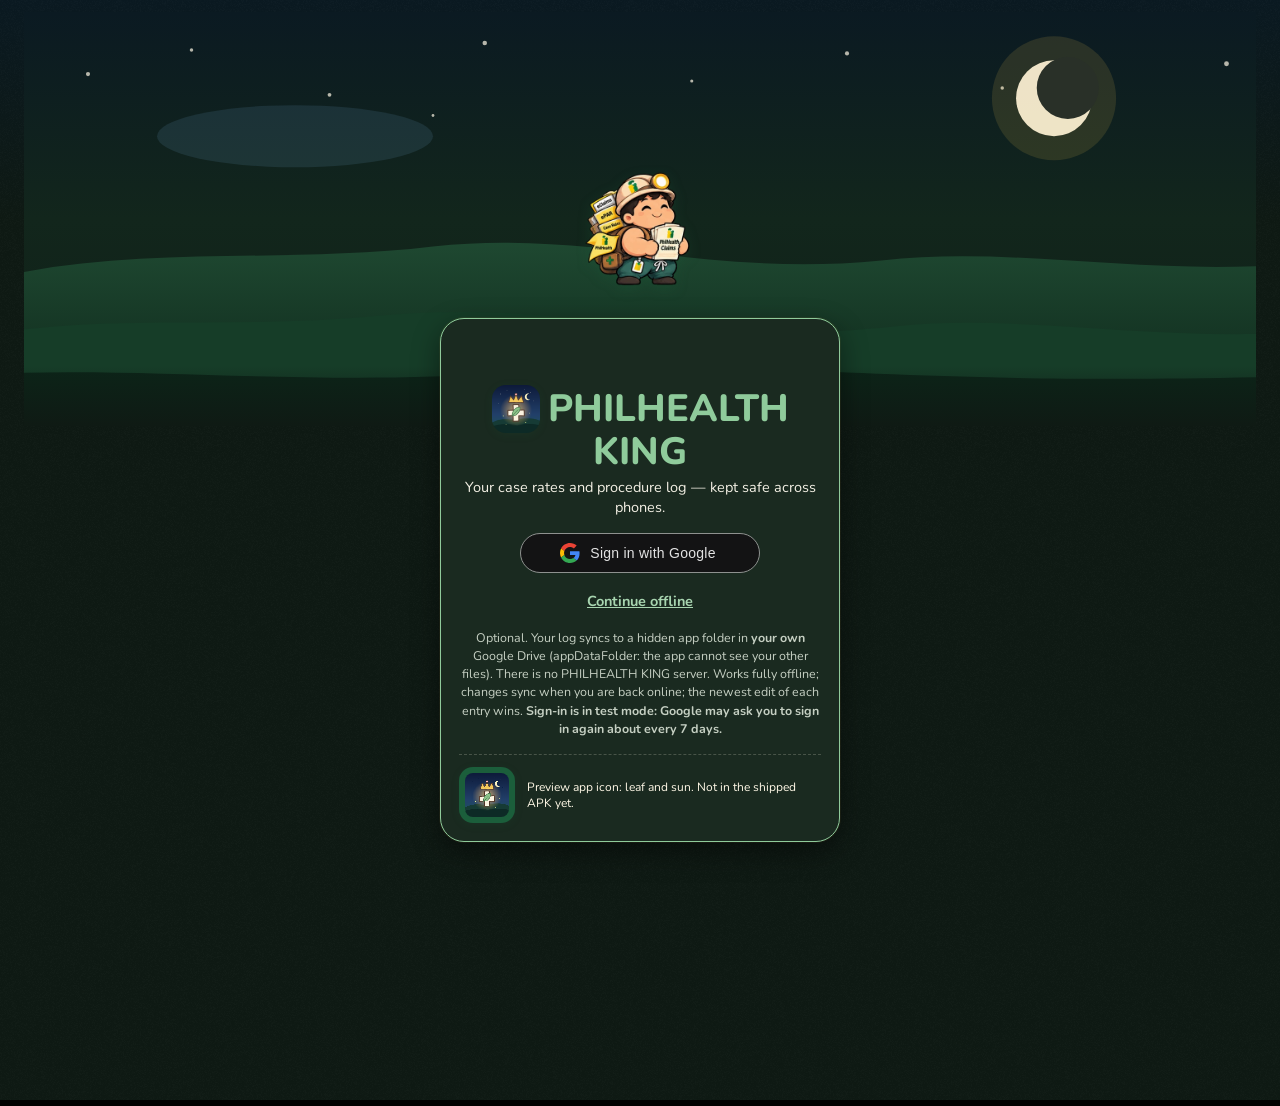
==== commit bd28d2bb: "Deploy PHILHEALTH KING PWA 2026-11-23 21:31" ====
--- a/index.html
+++ b/index.html
@@ -2,7 +2,7 @@
 <html lang="en" style="background:#000" data-theme="dark">
 <head>
 <meta charset="utf-8">
-<meta name="viewport" content="width=device-width, initial-scale=1, viewport-fit=cover">
+<meta name="viewport" content="width=device-width, initial-scale=1, viewport-fit=cover, shrink-to-fit=no">
 <meta name="theme-color" content="#000000">
 <meta name="apple-mobile-web-app-capable" content="yes">
 <meta name="mobile-web-app-capable" content="yes">
@@ -39,6 +39,7 @@
 <link rel="stylesheet" href="miner.css">
 <link rel="stylesheet" href="speed.css">
 <link rel="stylesheet" href="ios-safari.css">
+<link rel="stylesheet" href="duo-ui.css">
 <link rel="preload" as="image" href="art/miner/compact/run-sheet.webp">
 <link rel="preload" as="image" href="art/miner/hero/run-sheet.webp" media="(min-width: 700px) and (hover: hover)">
 <script>try{var t=localStorage.getItem("pk_theme");if(t)document.documentElement.setAttribute("data-theme",t)}catch(e){}</script>
@@ -123,7 +124,7 @@
   <a href="#/about" data-tab="about"><span class="slot" data-ico="strawhat"></span><span class="ml">About</span></a>
 </nav>
 <div id="toast" class="toast"></div>
-<script>window.APP_VERSION="2.2.2";</script>
+<script>window.APP_VERSION="2.2.6";</script>
 <script src="config.js"></script>
 <script src="migrate.js"></script>
 <script src="icons.js"></script>
@@ -144,5 +145,6 @@
 <script src="sync.js"></script>
 <script src="widget.js"></script>
 <script src="meadow.js"></script>
+<script src="pk-duo-align.js"></script>
 </body>
 </html>
--- a/duo-ui.css
+++ b/duo-ui.css
@@ -0,0 +1,400 @@
+/* PHILHEALTH KING Duo / foldable UI preview (v2.2.2 base).
+   Layout only: one shared content+tab column, Log Pose cards/chips that
+   fit the real iPhone Duo viewports, safe-area insets applied once.
+   Sizes (Safari 27.1 / WebKit, DPR 3):
+     folded portrait  382×580 svh / 618 lvh   (outer 466×678, 84pt side rail)
+     folded landscape 594×368 / 406
+     unfolded portrait  669×867 / 902
+     unfolded landscape 951×585 / 620
+     split view         385×571 / 609
+   Presentation only. */
+
+html, body {
+  width: 100%;
+  max-width: 100%;
+  overflow-x: clip;
+}
+/* Named page container tracks the in-flow ICB (not the media-query viewport).
+   The menubar lives outside #app, so it cannot query #app. */
+html {
+  container-type: inline-size;
+  container-name: pk-page;
+}
+#app {
+  width: 100%;
+  max-width: 100%;
+  margin-left: auto;
+  margin-right: auto;
+  box-sizing: border-box;
+}
+.view,
+.win,
+.lp-home,
+.lp-list,
+.lp-tools,
+.lp-sum,
+.deal,
+.md-grid,
+#list {
+  width: 100%;
+  max-width: 100%;
+  box-sizing: border-box;
+  min-width: 0;
+}
+
+/* Content and tab bar share one column with equal 12px gutters.
+   On folded iPhone Duo, Safari's in-flow ICB is already 382 CSS px
+   (the 84pt status rail is outside the page), but env(safe-area-inset-right)
+   can still be 84px and position:fixed is resolved against the full 466 pt
+   screen. Adding that 84px to .view padding double-counts the rail and
+   leaves a ~86px void (content ~286px, tab bar to the rail). In-flow
+   boxes therefore use only a 12px gutter; the fixed tab bar still adds
+   the safe-area so it stays on the same 382-wide column. Standalone
+   466-wide ICB (Home Screen PWA) applies the inset to both. */
+.view {
+  padding-left: var(--pk-gutter-left, 12px);
+  padding-right: var(--pk-gutter-right, 12px);
+}
+.menubar {
+  left: 12px !important;
+  right: calc(12px + env(safe-area-inset-right, 0px)) !important;
+  max-width: none;
+  width: auto;
+  margin-left: 0;
+  margin-right: 0;
+  box-sizing: border-box;
+}
+
+/* Home Screen / standalone folded: the tab bar may still be
+   position:fixed against a 466pt screen (right: 84, ends at the
+   rail / x=382) while the in-flow ICB is already 382 and
+   env(safe-area-inset-right) is still 84. Never add that inset to
+   .view — pk-duo-align.js sets --pk-gutter-* from the menubar rect
+   against #app's in-flow width. The fallback stays 12px. The
+   menubar may still use the inset so it stops at the rail when the
+   ICB really is ~466 (rail overlays the page). */
+@container pk-page (min-width: 450px) and (max-width: 500px) {
+  .view {
+    padding-left: var(--pk-gutter-left, 12px);
+    padding-right: var(--pk-gutter-right, 12px);
+  }
+  .menubar {
+    left: 12px !important;
+    right: max(12px, env(safe-area-inset-right, 0px)) !important;
+  }
+}
+
+/* Standalone (Home Screen PWA): same rule even if the container
+   query does not match. html.standalone is set by pwa.js. */
+@media (display-mode: standalone) {
+  .view {
+    padding-left: var(--pk-gutter-left, 12px);
+    padding-right: var(--pk-gutter-right, 12px);
+  }
+}
+html.standalone .view {
+  padding-left: var(--pk-gutter-left, 12px);
+  padding-right: var(--pk-gutter-right, 12px);
+}
+
+/* Unfolded landscape and other short-wide screens: side rail.
+   Body already clears 88px for the rail (passport.css); keep the view's
+   12px inner gutter and do not add the safe-area again. */
+@media (min-width: 720px) and (max-height: 740px) {
+  body {
+    padding-left: calc(88px + env(safe-area-inset-left, 0px));
+    padding-right: env(safe-area-inset-right, 0px);
+  }
+  .view {
+    padding-left: 12px;
+    padding-right: max(12px, env(safe-area-inset-right, 0px));
+  }
+  .menubar {
+    left: env(safe-area-inset-left, 0px) !important;
+    right: auto !important;
+    top: env(safe-area-inset-top, 0px) !important;
+    bottom: env(safe-area-inset-bottom, 0px) !important;
+    width: 84px !important;
+    max-width: none;
+    margin: 0 !important;
+  }
+}
+
+/* Very wide desktops: same cap as meadow.css #app, same 24px inset. */
+@media (min-width: 1200px) {
+  .menubar {
+    max-width: 1440px;
+    left: max(24px, env(safe-area-inset-left, 0px)) !important;
+    right: max(24px, env(safe-area-inset-right, 0px)) !important;
+  }
+}
+
+/* Log Pose: one full-width column until the list can stay ~400px+ wide.
+   Covers folded 382/466, split 385, and unfolded portrait 669.
+   Two columns only from 900px in a tall portrait pose. */
+@media (min-width: 560px) and (min-aspect-ratio: 7/10) {
+  .lp-home {
+    display: flex !important;
+    flex-direction: column;
+    grid-template-columns: none !important;
+    gap: 10px;
+    max-width: 100%;
+    width: 100%;
+  }
+  .lp-home > .lp-hero,
+  .lp-home > .lp-cal,
+  .lp-home > .lp-sum,
+  .lp-home > .lp-tools,
+  .lp-home > .lp-dayhd,
+  .lp-home > .lp-list,
+  .lp-home > .hint,
+  .lp-home > .lp-foot,
+  .lp-home > .lp-more,
+  .lp-home > .disc {
+    grid-column: auto !important;
+    grid-row: auto !important;
+    max-width: 100%;
+    min-width: 0;
+    width: 100%;
+  }
+  .lp-home > .lp-cal {
+    position: static !important;
+    max-height: none;
+  }
+}
+
+@media (min-width: 900px) and (min-aspect-ratio: 7/10) {
+  .lp-home {
+    display: grid !important;
+    grid-template-columns: minmax(280px, 340px) minmax(0, 1fr) !important;
+    gap: 12px 16px;
+    align-items: start;
+  }
+  .lp-home > .lp-hero { grid-column: 1 / -1 !important; }
+  .lp-home > .lp-cal {
+    grid-column: 1 !important;
+    grid-row: 2 / span 8 !important;
+    position: sticky !important;
+    top: 8px;
+  }
+  .lp-home > .lp-sum,
+  .lp-home > .lp-tools,
+  .lp-home > .lp-dayhd,
+  .lp-home > .lp-list,
+  .lp-home > .hint,
+  .lp-home > .lp-foot,
+  .lp-home > .lp-more,
+  .lp-home > .disc {
+    grid-column: 2 !important;
+    min-width: 0;
+  }
+}
+
+@media (min-width: 720px) and (max-height: 740px) {
+  .lp-home {
+    display: flex !important;
+    flex-direction: column;
+    grid-template-columns: none !important;
+  }
+  .lp-home > .lp-cal { position: static !important; max-height: none; }
+}
+
+/* Procedure cards: icon | text | fee. No overlapping initials. */
+.lp-e,
+.lp-sel {
+  display: grid !important;
+  grid-template-columns: auto minmax(0, 1fr) auto;
+  column-gap: 8px;
+  row-gap: 2px;
+  align-items: start;
+  padding: 10px 10px !important;
+  box-sizing: border-box;
+  max-width: 100%;
+  min-width: 0;
+}
+.lp-e > .lp-ico,
+.lp-e > .iico,
+.lp-e > .slot {
+  grid-column: 1;
+  grid-row: 1 / span 3;
+  flex: 0 0 auto;
+  width: 28px;
+  height: 28px;
+  margin-top: 2px;
+}
+.lp-ico {
+  display: flex;
+  align-items: flex-start;
+  justify-content: center;
+  width: 28px;
+}
+.lp-ico .iico,
+.lp-ico .slot {
+  width: 28px;
+  height: 28px;
+  flex: 0 0 28px;
+}
+.lp-m {
+  grid-column: 2;
+  min-width: 0;
+  max-width: 100%;
+}
+.lp-pf {
+  grid-column: 3;
+  align-self: start;
+  justify-self: end;
+  min-width: 5.75em;
+  max-width: 8.5em;
+  width: auto;
+  white-space: nowrap;
+  text-align: right;
+  line-height: 1.25;
+}
+.lp-pf .lp-an,
+.lp-pf .pdt,
+.lp-pf .udt {
+  display: block;
+  margin-top: 2px;
+  white-space: nowrap;
+}
+.lp-code {
+  display: flex;
+  flex-wrap: wrap;
+  align-items: center;
+  gap: 6px 8px;
+  line-height: 1.25;
+  min-width: 0;
+}
+.lp-code .ini,
+.lp-code .ini.sm {
+  margin-left: 0 !important;
+  vertical-align: middle;
+  flex: 0 0 auto;
+  position: static;
+  /* theme.css .ini is min-width:44px; the sm chip must stay compact */
+  min-width: 0;
+}
+.lp-d {
+  margin-top: 4px;
+  min-width: 0;
+  max-width: 100%;
+  overflow-wrap: break-word;
+  word-break: normal;
+  line-height: 1.35;
+  white-space: normal;
+}
+.lp-w {
+  margin-top: 4px;
+  display: flex;
+  flex-wrap: wrap;
+  align-items: center;
+  gap: 4px 8px;
+  min-width: 0;
+}
+
+.lp-pay b,
+.lp-v,
+.lp-an b {
+  white-space: nowrap;
+}
+
+/* Filter chips: never clip or overlap. 2×2 by default whenever four
+   labels cannot fit (folded 382, a 286px Safari column, split 385).
+   Four-across only when the row is comfortably wide. */
+.lp-tools .tabsrow.lp-f,
+.tabsrow.lp-f,
+.lp-f {
+  display: flex !important;
+  flex-wrap: wrap;
+  gap: 6px;
+  overflow: visible;
+  width: 100%;
+  max-width: 100%;
+  border-bottom: 0 !important;
+  padding: 0;
+}
+.lp-f .tab {
+  flex: 1 1 calc(50% - 6px);
+  min-width: 0;
+  max-width: 100%;
+  margin: 0 !important;
+  top: 0 !important;
+  display: inline-flex;
+  align-items: center;
+  justify-content: center;
+  padding: 8px 6px !important;
+  font-size: 12px !important;
+  line-height: 1.15;
+  white-space: nowrap;
+  overflow: hidden;
+  text-overflow: ellipsis;
+  border-radius: 999px !important;
+}
+@media (min-width: 520px) {
+  .lp-f .tab { flex: 1 1 calc(25% - 6px); }
+}
+
+/* Folded portrait (and split 385): tighten card gutters so the fee
+   column and name share the ~358px content width without overlap. */
+@media (max-width: 430px) {
+  .lp-e,
+  .lp-sel {
+    column-gap: 6px;
+    padding: 10px 8px !important;
+  }
+  .lp-pf {
+    min-width: 5.5em;
+    max-width: 7.6em;
+  }
+  .lp-d { line-height: 1.3; }
+}
+
+/* Folded landscape is very short (594×368). Keep the tab bar at the
+   bottom (width < 720) and leave enough scroll clearance. */
+@media (max-height: 430px) {
+  .view, #home.view.active {
+    padding-bottom: calc(80px + env(safe-area-inset-bottom, 0px)) !important;
+  }
+}
+
+/* Unfolded landscape: the meadow column is only ~260–340px, so a 3-up
+   dashboard card grid clips titles like "Claim Calculator". Use 2-up. */
+@media (min-width: 720px) and (max-height: 740px) {
+  #home .md-grid { grid-template-columns: 1fr 1fr !important; }
+}
+
+/* Signed-in only widgets (Google Identity iframes, longer Sync chip, 100vw
+   toasts) must not widen the page. On iOS / WebKit, any horizontal overflow
+   can trigger shrink-to-fit, which scales the content down and leaves a wide
+   gap next to the fixed tab bar. Signed-out has no such widget, so it looks
+   fine. Use 100% (the ICB), never 100vw. */
+iframe[src*="accounts.google"],
+iframe[src*="google.com/gsi"],
+iframe[src*="recaptcha"],
+#credential_picker_container,
+div[id^="gsi_"] {
+  max-width: 100% !important;
+  box-sizing: border-box !important;
+}
+#app > #home.view:not(.active) {
+  max-width: 100% !important;
+  width: 100% !important;
+  min-width: 0 !important;
+  overflow: hidden !important;
+}
+.syncchip {
+  min-width: 0;
+  max-width: min(168px, 42vw);
+  overflow: hidden;
+  text-overflow: ellipsis;
+  white-space: nowrap;
+  box-sizing: border-box;
+}
+.toast,
+.toast.show,
+.toast.pin-nudge {
+  max-width: min(420px, calc(100% - 24px)) !important;
+  width: auto;
+  box-sizing: border-box;
+}
+
